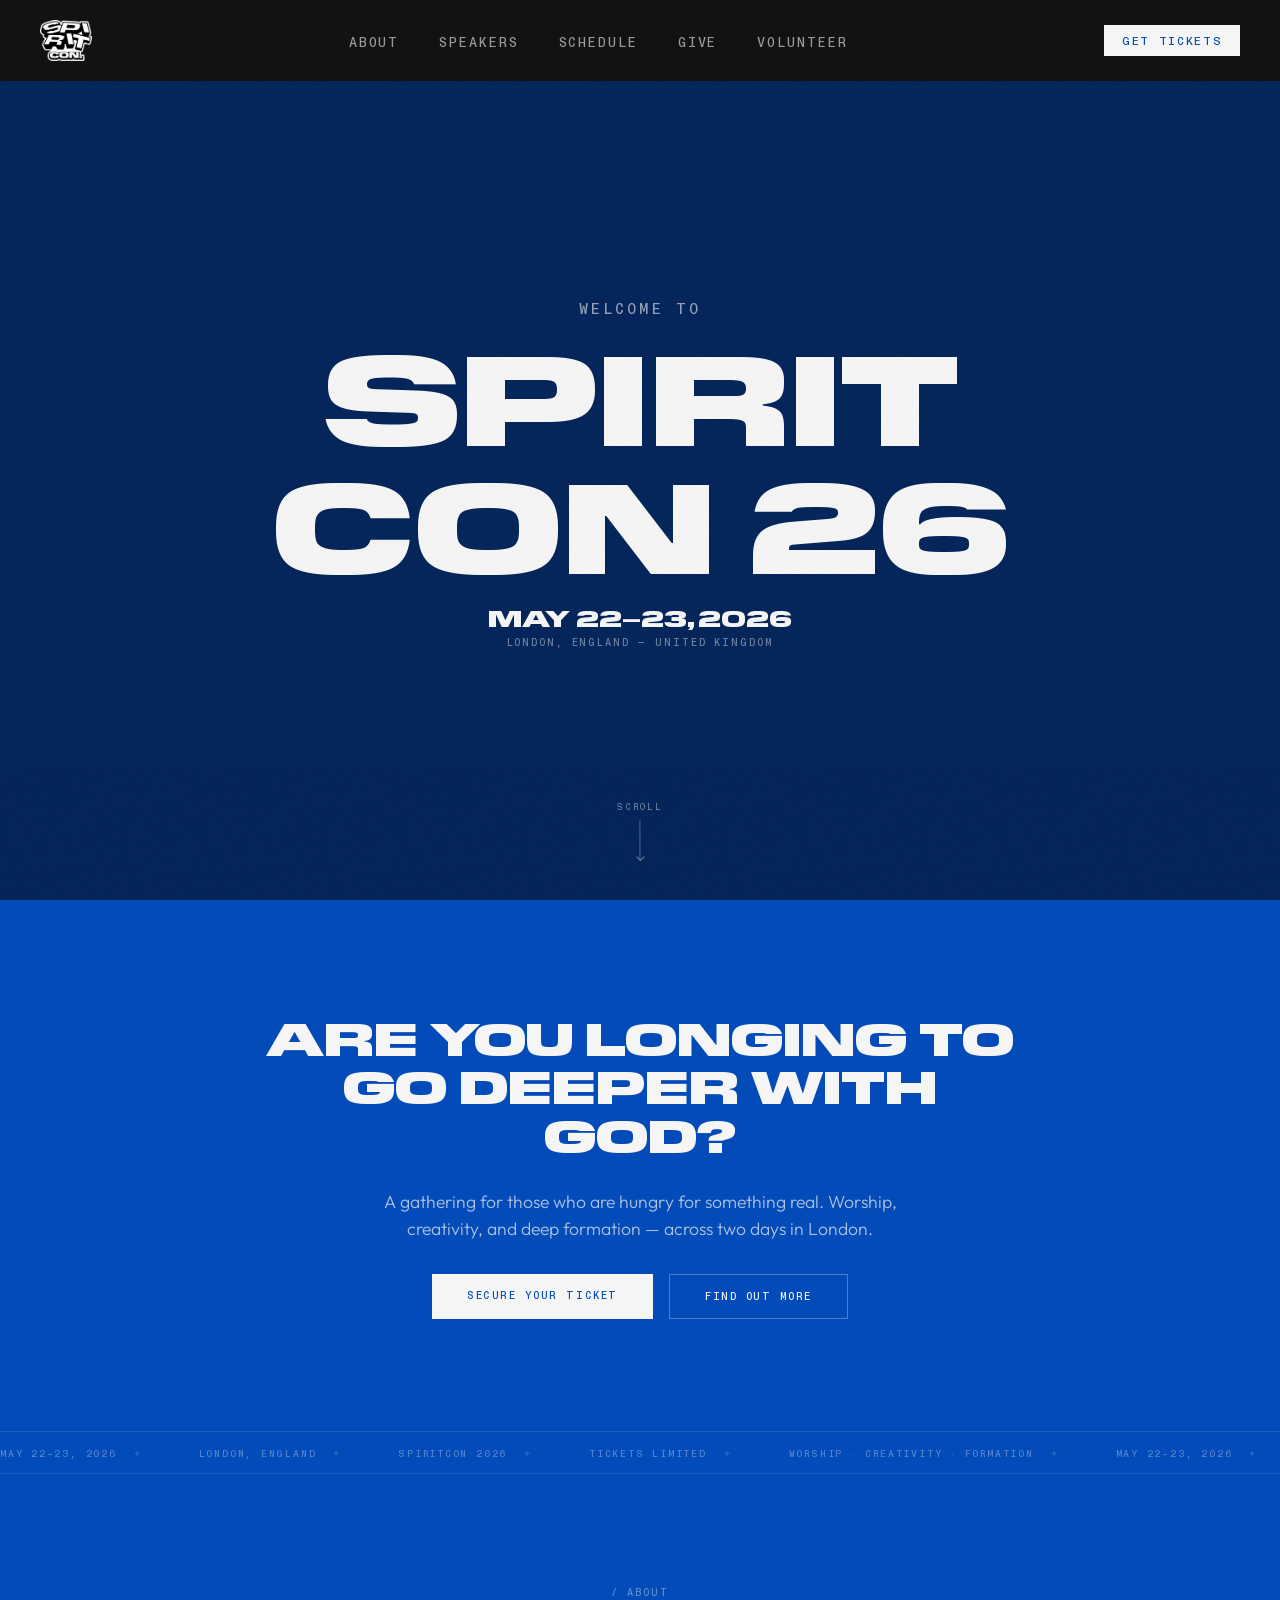
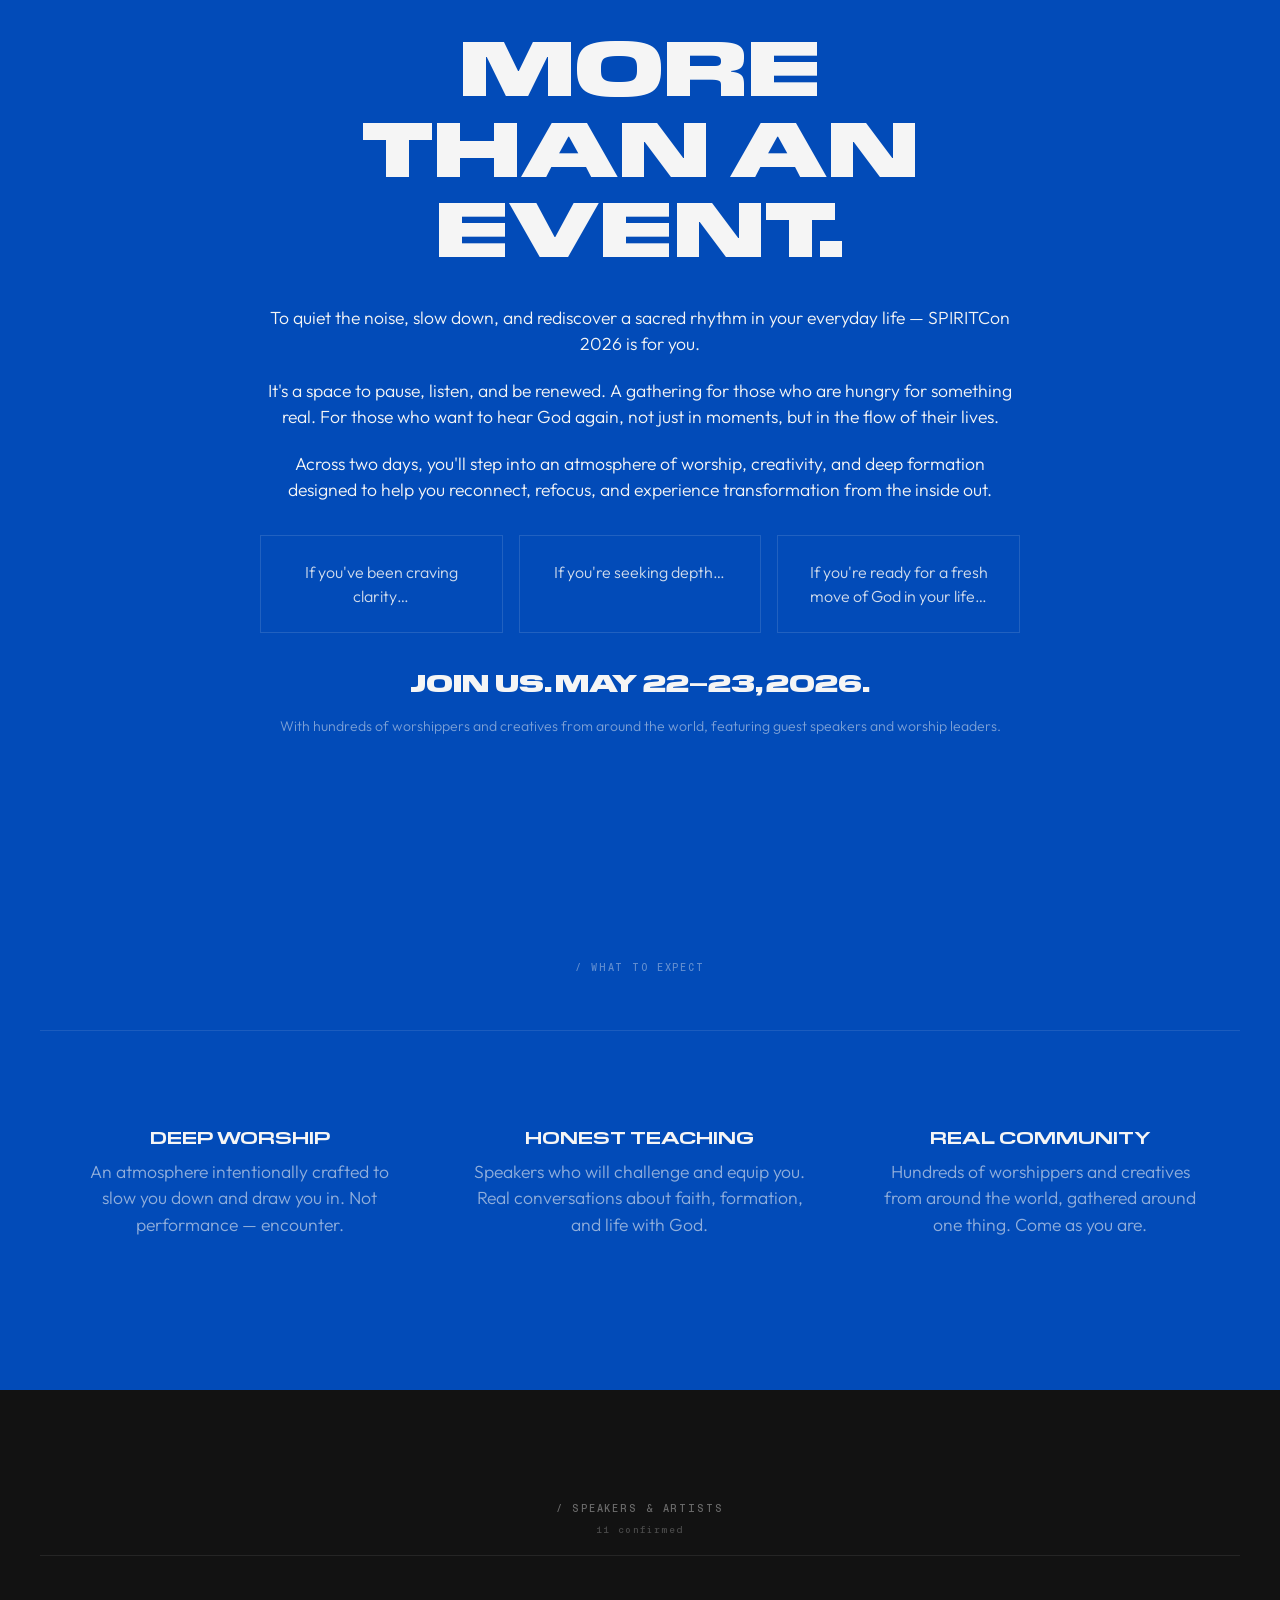
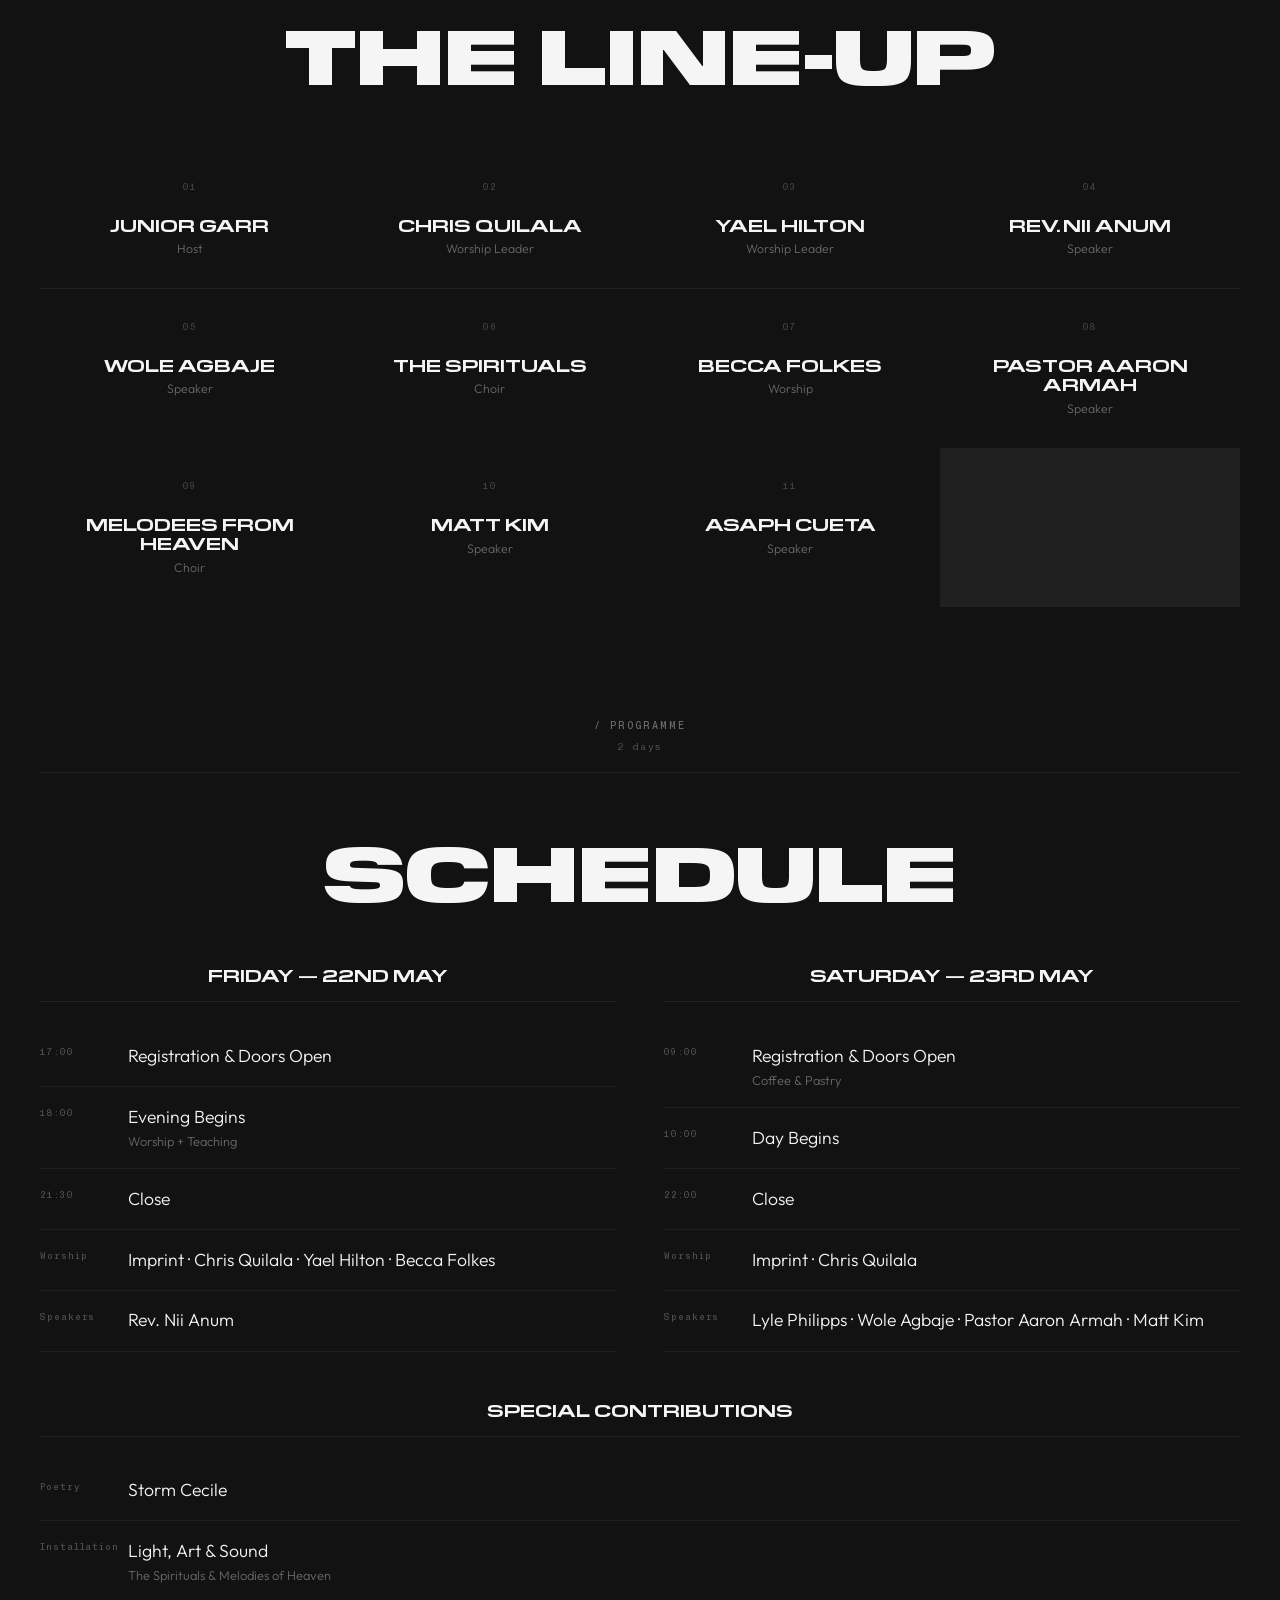
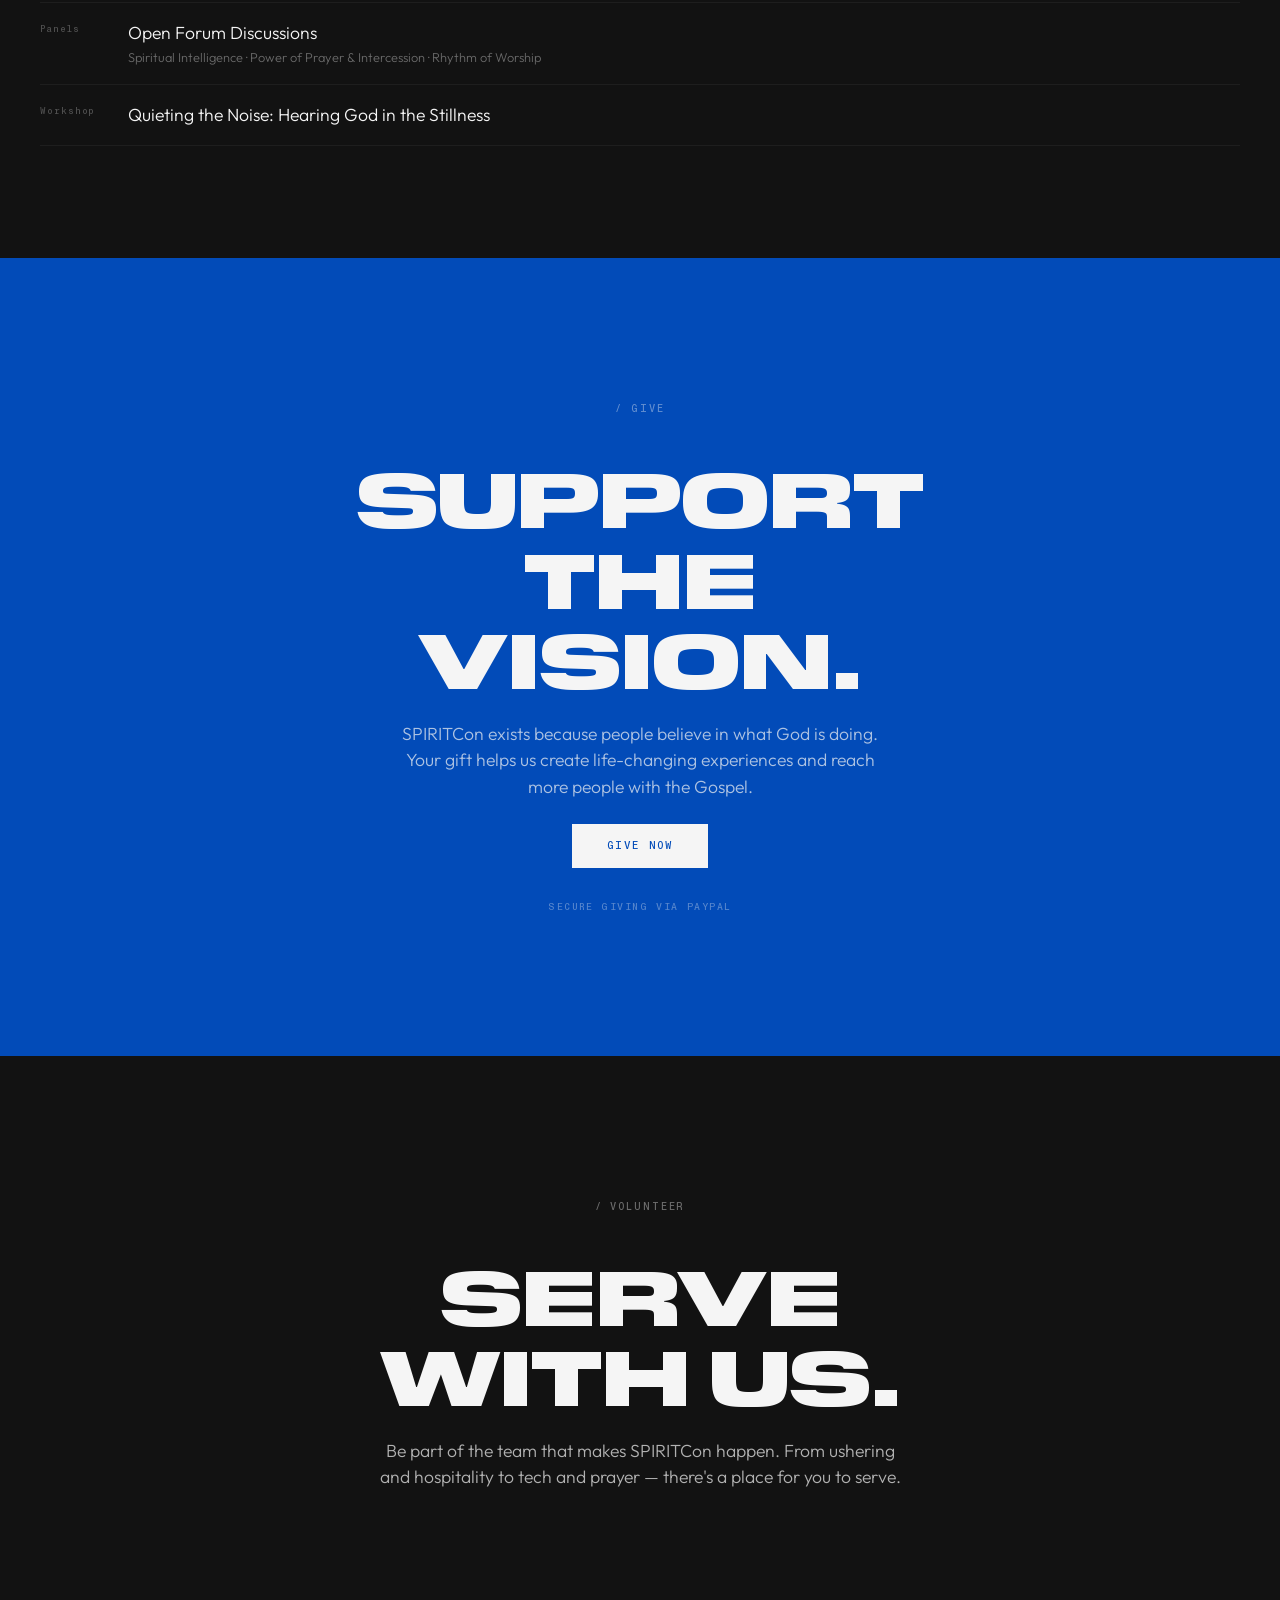
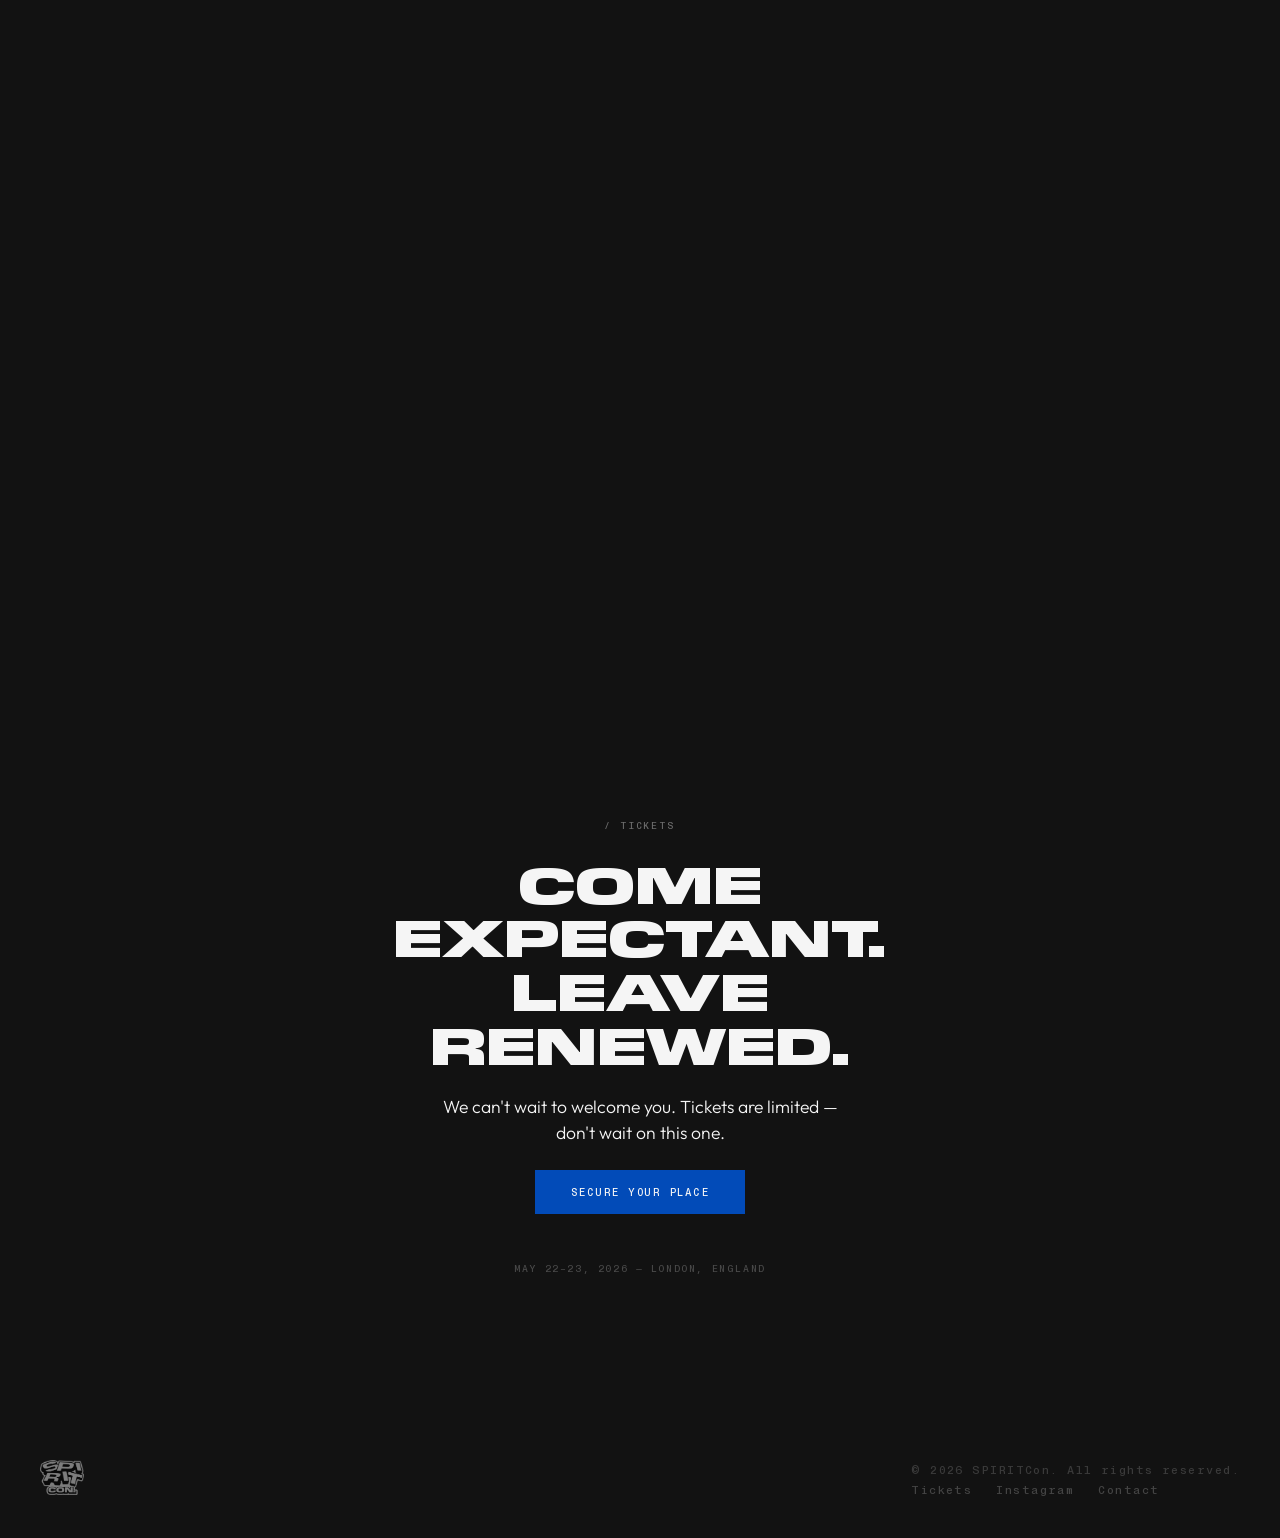
==== index.html @ 83144551 "Set SPIRITCon logo as favicon https://claude.ai/code/session_01W7Ai93gLmAnHkBErzQgeKv" ====
<!DOCTYPE html>
<html lang="en">
<head>
  <meta charset="UTF-8" />
  <meta name="viewport" content="width=device-width, initial-scale=1.0" />
  <title>SPIRITCon 2026 — May 22–23</title>
  <link rel="icon" type="image/png" href="spiritcon-logo.png" />
  <link rel="preconnect" href="https://fonts.googleapis.com">
  <link rel="preconnect" href="https://fonts.gstatic.com" crossorigin>
  <link href="https://fonts.googleapis.com/css2?family=Outfit:wght@300;400;700&display=swap" rel="stylesheet">
  <style>
    :root {
      --blue:     #024bb8;
      --black:    #121212;
      --offwhite: #F5F5F5;
      --mono:     'PP Neue Montreal Mono', 'Courier New', monospace;
    }

    *, *::before, *::after { box-sizing: border-box; margin: 0; padding: 0; }
    html { scroll-behavior: smooth; overflow-x: hidden; }
    body {
      background: var(--blue);
      color: var(--offwhite);
      font-family: 'Outfit', sans-serif;
      font-weight: 300;
      overflow-x: hidden;
    }
    body::before {
      content: '';
      position: fixed;
      inset: 0;
      pointer-events: none;
      z-index: 999;
      opacity: .04;
      background-image: url("data:image/svg+xml,%3Csvg viewBox='0 0 256 256' xmlns='http://www.w3.org/2000/svg'%3E%3Cfilter id='noise'%3E%3CfeTurbulence type='fractalNoise' baseFrequency='0.9' numOctaves='4' stitchTiles='stitch'/%3E%3C/filter%3E%3Crect width='100%25' height='100%25' filter='url(%23noise)'/%3E%3C/svg%3E");
      background-size: 200px;
    }

    @font-face {
      font-family: 'Pilat Extended';
      src: url('fonts/Pilat%20Extended/PilatExtended-Black.ttf') format('truetype');
      font-weight: 900;
      font-display: swap;
    }
    @font-face {
      font-family: 'Pilat Extended';
      src: url('fonts/Pilat%20Extended/PilatExtended-Heavy.ttf') format('truetype');
      font-weight: 800;
      font-display: swap;
    }
    @font-face {
      font-family: 'Pilat Extended';
      src: url('fonts/Pilat%20Extended/PilatExtended-Bold.ttf') format('truetype');
      font-weight: 700;
      font-display: swap;
    }
    @font-face {
      font-family: 'Pilat Extended';
      src: url('fonts/Pilat%20Extended/PilatExtended-DemiBold.ttf') format('truetype');
      font-weight: 600;
      font-display: swap;
    }
    @font-face {
      font-family: 'Pilat Extended';
      src: url('fonts/Pilat%20Extended/PilatExtended-Regular.ttf') format('truetype');
      font-weight: 400;
      font-display: swap;
    }
    @font-face {
      font-family: 'Pilat Extended';
      src: url('fonts/Pilat%20Extended/PilatExtended-Light.ttf') format('truetype');
      font-weight: 300;
      font-display: swap;
    }
    @font-face {
      font-family: 'Pilat Extended';
      src: url('fonts/Pilat%20Extended/PilatExtended-Thin.ttf') format('truetype');
      font-weight: 100;
      font-display: swap;
    }
    @font-face {
      font-family: 'PP Neue Montreal Mono';
      src: url('fonts/PP%20Neue%20Montreal%20Mono%20Medium.ttf') format('truetype');
      font-weight: 400 600;
      font-display: swap;
    }

    section { position: relative; }
    img { max-width: 100%; }

    .label {
      font-family: var(--mono);
      font-size: .65rem;
      letter-spacing: .18em;
      text-transform: uppercase;
      color: rgba(245,245,245,.4);
    }

    .btn-light {
      display: inline-block;
      font-family: var(--mono);
      font-size: .68rem;
      letter-spacing: .14em;
      text-transform: uppercase;
      background: var(--offwhite);
      color: var(--blue);
      padding: .95rem 2.2rem;
      text-decoration: none;
      transition: background .2s, color .2s;
    }
    .btn-light:hover { background: var(--black); color: var(--offwhite); }

    .btn-ghost {
      display: inline-block;
      font-family: var(--mono);
      font-size: .68rem;
      letter-spacing: .14em;
      text-transform: uppercase;
      border: 1px solid rgba(245,245,245,.3);
      color: var(--offwhite);
      padding: .95rem 2.2rem;
      text-decoration: none;
      transition: border-color .2s, background .2s;
    }
    .btn-ghost:hover { border-color: var(--offwhite); background: rgba(255,255,255,.06); }

    .btn-blue {
      display: inline-block;
      font-family: var(--mono);
      font-size: .68rem;
      letter-spacing: .14em;
      text-transform: uppercase;
      background: var(--blue);
      color: var(--offwhite);
      padding: .95rem 2.2rem;
      text-decoration: none;
      transition: background .2s;
    }
    .btn-blue:hover { background: var(--black); }

    /* NAV */
    nav {
      position: fixed;
      top: 0; left: 0; right: 0;
      z-index: 1002;
      padding: 1.25rem 2.5rem;
      display: flex;
      align-items: center;
      justify-content: space-between;
      background: var(--black);
      transition: background .35s ease;
    }
    nav.nav--blue { background: var(--blue); }
    .nav-logo { width: 52px; }
    .nav-links { display: flex; gap: 2.5rem; list-style: none; }
    .nav-links a {
      font-family: var(--mono);
      font-size: .85rem;
      letter-spacing: .14em;
      text-transform: uppercase;
      color: rgba(245,245,245,.6);
      text-decoration: none;
      transition: color .3s;
    }
    .nav-links a:hover,
    .nav-links a.active { color: var(--offwhite); }
    .nav-cta {
      font-family: var(--mono);
      font-size: .75rem;
      letter-spacing: .14em;
      text-transform: uppercase;
      background: var(--offwhite);
      color: var(--blue);
      padding: .55rem 1.1rem;
      text-decoration: none;
      transition: background .3s, color .3s;
    }
    .nav-cta:hover { background: var(--black); color: var(--offwhite); }
    .nav-toggle {
      display: none;
      background: none;
      border: none;
      cursor: pointer;
      font-family: 'Pilat Extended', 'Impact', 'Arial Black', sans-serif;
      font-weight: 900;
      font-size: 2rem;
      line-height: 1;
      color: var(--offwhite);
      padding: 0;
      transition: transform .45s cubic-bezier(.77,0,.18,1), color .3s;
      position: relative;
      z-index: 1002;
    }
    .nav-toggle.is-open { transform: rotate(45deg); }
    .nav-mobile-menu {
      position: fixed;
      inset: 0;
      z-index: 1001;
      background: var(--black);
      display: flex;
      flex-direction: column;
      justify-content: center;
      align-items: center;
      gap: 2.5rem;
      opacity: 0;
      pointer-events: none;
      transition: opacity .4s ease;
    }
    .nav-mobile-menu.is-open { opacity: 1; pointer-events: all; }
    .nav-mobile-menu a {
      font-family: 'Pilat Extended', 'Impact', 'Arial Black', sans-serif;
      font-weight: 900;
      font-size: clamp(2.2rem, 9vw, 3.5rem);
      text-transform: uppercase;
      color: var(--offwhite);
      text-decoration: none;
      letter-spacing: 0;
      transition: color .2s;
      opacity: 0;
      transform: translateY(12px);
      transition: color .2s, opacity .4s ease, transform .4s ease;
    }
    .nav-mobile-menu.is-open a {
      opacity: 1;
      transform: translateY(0);
    }
    .nav-mobile-menu.is-open a:nth-child(1) { transition-delay: .08s; }
    .nav-mobile-menu.is-open a:nth-child(2) { transition-delay: .14s; }
    .nav-mobile-menu.is-open a:nth-child(3) { transition-delay: .20s; }
    .nav-mobile-menu.is-open a:nth-child(4) { transition-delay: .26s; }
    .nav-mobile-menu.is-open a:nth-child(5) { transition-delay: .32s; }
    .nav-mobile-menu a:hover { color: var(--blue); }
    .nav-mobile-cta {
      font-family: var(--mono) !important;
      font-size: .75rem !important;
      letter-spacing: .14em !important;
      background: var(--blue);
      color: var(--offwhite) !important;
      padding: .7rem 1.5rem;
      margin-top: 1rem;
      transition: background .2s, color .2s, opacity .4s ease, transform .4s ease !important;
    }
    .nav-mobile-cta:hover { background: var(--offwhite); color: var(--blue) !important; }

    /* HERO */
    #hero {
      min-height: 100svh;
      display: flex;
      flex-direction: column;
      justify-content: center;
      padding: 7rem 2.5rem 4rem;
      overflow: hidden;
    }
    .hero-video {
      position: absolute;
      inset: 0;
      width: 100%;
      height: 100%;
      object-fit: cover;
      object-position: center;
      z-index: 0;
    }
    .hero-video-overlay {
      position: absolute;
      inset: 0;
      background: rgba(2, 10, 30, 0.62);
      z-index: 1;
    }
    .hero-inner {
      position: relative;
      z-index: 2;
      max-width: 860px;
      width: 100%;
      margin: 0 auto;
      display: flex;
      flex-direction: column;
      align-items: center;
      text-align: center;
      gap: 2rem;
    }
    .hero-left {
      display: flex;
      flex-direction: column;
      align-items: center;
      text-align: center;
      gap: 1.5rem;
    }
    .hero-welcome {
      font-family: var(--mono);
      font-size: clamp(.75rem, 1.2vw, 1rem);
      letter-spacing: .2em;
      text-transform: uppercase;
      color: rgba(245,245,245,.6);
      animation: fadeIn .8s ease both;
      margin-bottom: -1rem;
    }
    @keyframes fadeIn {
      from { opacity: 0; }
      to   { opacity: 1; }
    }
    .hero-wordmark {
      font-family: 'Pilat Extended', 'Impact', 'Arial Black', sans-serif;
      font-weight: 900;
      font-size: clamp(4rem, 10vw, 8rem);
      text-transform: uppercase;
      letter-spacing: 0;
      line-height: 1;
      color: var(--offwhite);
      animation: fadeUp .9s ease both;
    }
    .hero-date-block { animation: fadeUp .9s .15s ease both; text-align: center; }
    .hero-date {
      font-family: 'Pilat Extended', 'Impact', 'Arial Black', sans-serif;
      font-weight: 900;
      font-size: clamp(1rem, 1.8vw, 1.4rem);
      text-transform: uppercase;
      letter-spacing: 0;
      line-height: 1.05;
      margin-bottom: .4rem;
    }
    .hero-location {
      font-family: var(--mono);
      font-size: .65rem;
      letter-spacing: .18em;
      color: rgba(245,245,245,.45);
      text-transform: uppercase;
    }
    .hero-countdown {
      display: flex;
      gap: 1.5rem;
      justify-content: center;
      margin-top: 2.5rem;
    }
    .countdown-unit {
      display: flex;
      flex-direction: column;
      align-items: center;
      gap: .25rem;
    }
    .countdown-num {
      font-family: 'Pilat Extended', 'Impact', 'Arial Black', sans-serif;
      font-weight: 900;
      font-size: clamp(1.4rem, 3vw, 2.2rem);
      line-height: 1;
      color: var(--offwhite);
    }
    .countdown-label {
      font-family: var(--mono);
      font-size: .55rem;
      letter-spacing: .18em;
      text-transform: uppercase;
      color: rgba(245,245,245,.4);
    }
    .hero-right {
      display: flex;
      flex-direction: column;
      align-items: center;
      text-align: center;
      gap: 1.5rem;
      animation: fadeUp .9s .25s ease both;
    }
    .hero-question {
      font-family: 'Pilat Extended', 'Impact', 'Arial Black', sans-serif;
      font-weight: 900;
      text-transform: uppercase;
      font-size: clamp(1.9rem, 3.6vw, 3.2rem);
      line-height: 1.05;
      letter-spacing: 0;
    }
    .hero-sub {
      font-size: 1.1rem;
      line-height: 1.5;
      opacity: .7;
      max-width: 520px;
      text-align: center;
    }
    .hero-actions { display: flex; gap: 1rem; flex-wrap: wrap; justify-content: center; }

    @keyframes fadeUp {
      from { opacity: 0; transform: translateY(18px); }
      to   { opacity: 1; transform: translateY(0); }
    }

    /* SCROLL DOWN */
    .scroll-down {
      position: absolute;
      bottom: 2.5rem;
      left: 50%;
      transform: translateX(-50%);
      display: flex;
      flex-direction: column;
      align-items: center;
      gap: .5rem;
      z-index: 2;
      animation: fadeIn 1.2s .8s ease both;
      cursor: pointer;
      text-decoration: none;
    }
    .scroll-down-text {
      font-family: var(--mono);
      font-size: .58rem;
      letter-spacing: .2em;
      text-transform: uppercase;
      color: rgba(245,245,245,.45);
    }
    .scroll-down-arrow {
      width: 1px;
      height: 2.5rem;
      background: rgba(245,245,245,.3);
      position: relative;
      animation: arrowBob 1.6s ease-in-out infinite;
    }
    .scroll-down-arrow::after {
      content: '';
      position: absolute;
      bottom: 0;
      left: 50%;
      transform: translateX(-50%) rotate(45deg);
      width: 6px;
      height: 6px;
      border-right: 1px solid rgba(245,245,245,.45);
      border-bottom: 1px solid rgba(245,245,245,.45);
    }
    @keyframes arrowBob {
      0%, 100% { transform: translateY(0); }
      50%       { transform: translateY(6px); }
    }

    /* SCROLL TO TOP */
    .scroll-top {
      position: fixed;
      bottom: 2rem;
      right: 2rem;
      z-index: 999;
      background: none;
      border: 1px solid rgba(245,245,245,.25);
      color: rgba(245,245,245,.6);
      font-family: var(--mono);
      font-size: .58rem;
      letter-spacing: .15em;
      text-transform: uppercase;
      padding: .6rem .9rem;
      cursor: pointer;
      opacity: 0;
      pointer-events: none;
      transition: opacity .3s, background .2s, color .2s;
    }
    .scroll-top.visible { opacity: 1; pointer-events: all; }
    .scroll-top:hover { background: rgba(245,245,245,.08); color: var(--offwhite); }

    /* MISSION */
    #mission {
      padding: 7rem 2.5rem;
      text-align: center;
    }
    .mission-inner {
      max-width: 760px;
      margin: 0 auto;
      display: flex;
      flex-direction: column;
      align-items: center;
      gap: 2rem;
    }

    /* TICKER */
    .ticker-wrap {
      overflow: hidden;
      border-top: 1px solid rgba(245,245,245,.1);
      border-bottom: 1px solid rgba(245,245,245,.1);
      padding: .9rem 0;
    }
    .ticker-track {
      display: flex;
      gap: 3.5rem;
      white-space: nowrap;
      animation: ticker 28s linear infinite;
      width: max-content;
    }
    .ticker-item {
      font-family: var(--mono);
      font-size: .62rem;
      letter-spacing: .18em;
      text-transform: uppercase;
      color: rgba(245,245,245,.35);
      display: flex;
      align-items: center;
      gap: 1rem;
    }
    .ticker-item::after { content: '✦'; color: rgba(245,245,245,.15); }
    @keyframes ticker {
      from { transform: translateX(0); }
      to   { transform: translateX(-50%); }
    }

    /* ABOUT */
    #about { padding: 7rem 2.5rem; }
    .about-inner {
      max-width: 760px;
      margin: 0 auto;
      display: flex;
      flex-direction: column;
      align-items: center;
      text-align: center;
      gap: 2.5rem;
    }
    .about-left .label { display: block; margin-bottom: 1.5rem; }
    .about-heading {
      font-family: 'Pilat Extended', 'Impact', 'Arial Black', sans-serif;
      font-weight: 900;
      text-transform: uppercase;
      font-size: clamp(3rem, 6vw, 5.5rem);
      line-height: 1.05;
      letter-spacing: 0;
    }
    .about-body {
      font-size: 1.1rem;
      line-height: 1.5;
      opacity: .72;
      text-align: center;
    }
    .about-body p + p { margin-top: 1.25rem; }
    .if-cards {
      display: grid;
      grid-template-columns: repeat(3, 1fr);
      gap: 1rem;
      margin: 2rem 0;
      width: 100%;
    }
    .if-card {
      border: 1px solid rgba(245,245,245,.15);
      padding: 1.5rem 1.25rem;
      font-size: 1rem;
      line-height: 1.5;
      opacity: .85;
      text-align: center;
    }
    .join-line {
      font-family: 'Pilat Extended', 'Impact', 'Arial Black', sans-serif;
      font-weight: 900;
      text-transform: uppercase;
      font-size: clamp(1.1rem, 1.8vw, 1.5rem);
      letter-spacing: 0;
      margin-top: 2rem;
      opacity: 1;
    }

    /* WHAT TO EXPECT */
    #expect {
      padding: 0 2.5rem 7rem;
    }
    .expect-inner { max-width: 1200px; margin: 0 auto; }
    .section-header {
      display: flex;
      flex-direction: column;
      align-items: center;
      justify-content: center;
      text-align: center;
      padding: 7rem 0 3.5rem;
      border-bottom: 1px solid rgba(245,245,245,.1);
      margin-bottom: 3.5rem;
    }
    .section-count {
      font-family: var(--mono);
      font-size: .62rem;
      letter-spacing: .14em;
      color: rgba(245,245,245,.25);
    }
    .section-title {
      font-family: 'Pilat Extended', 'Impact', 'Arial Black', sans-serif;
      font-weight: 900;
      text-transform: uppercase;
      font-size: clamp(3rem, 6vw, 5.5rem);
      line-height: 1.05;
      letter-spacing: 0;
      margin-bottom: 3.5rem;
      text-align: center;
    }
    .expect-grid {
      display: grid;
      grid-template-columns: repeat(3, 1fr);
      gap: .5px;
      background: rgba(245,245,245,.1);
    }
    .expect-card {
      background: var(--blue);
      padding: 2.5rem 2rem;
      text-align: center;
    }
    .expect-icon { font-size: 1.4rem; display: block; margin-bottom: 1.25rem; }
    .expect-title {
      font-family: 'Pilat Extended', 'Impact', 'Arial Black', sans-serif;
      font-weight: 700;
      text-transform: uppercase;
      font-size: 1rem;
      letter-spacing: 0;
      margin-bottom: .75rem;
    }
    .expect-body { font-size: 1.1rem; line-height: 1.5; opacity: .58; }

    /* SPEAKERS */
    #speakers {
      background: var(--black);
      padding: 7rem 2.5rem;
    }
    .speakers-inner { max-width: 1200px; margin: 0 auto; }
    .speakers-header {
      display: flex;
      flex-direction: column;
      align-items: center;
      justify-content: center;
      text-align: center;
      gap: .5rem;
      margin-bottom: 3.5rem;
      padding-bottom: 1.25rem;
      border-bottom: 1px solid rgba(245,245,245,.08);
    }
    .speakers-grid {
      display: grid;
      grid-template-columns: repeat(4, 1fr);
      gap: .5px;
      background: rgba(245,245,245,.06);
    }
    .speaker-card {
      background: var(--black);
      padding: 2rem 1.5rem;
      text-align: center;
      transition: background .2s;
    }
    .speaker-card:hover { background: #1c1c1c; }
    .speaker-num {
      font-family: var(--mono);
      font-size: .58rem;
      letter-spacing: .14em;
      color: rgba(245,245,245,.22);
      display: block;
      margin-bottom: 1.5rem;
    }
    .speaker-name {
      font-family: 'Pilat Extended', 'Impact', 'Arial Black', sans-serif;
      font-weight: 700;
      text-transform: uppercase;
      font-size: 1rem;
      line-height: 1.2;
      letter-spacing: 0;
      margin-bottom: .4rem;
    }
    .speaker-role { font-size: .77rem; opacity: .38; font-weight: 300; }

    /* SCHEDULE */
    #schedule { background: var(--black); padding: 0 2.5rem 7rem; }
    .schedule-inner { max-width: 1200px; margin: 0 auto; }
    .schedule-top {
      display: flex;
      flex-direction: column;
      align-items: center;
      justify-content: center;
      text-align: center;
      gap: .5rem;
      padding-bottom: 1.25rem;
      border-bottom: 1px solid rgba(245,245,245,.08);
      margin-bottom: 3.5rem;
    }
    .schedule-grid {
      display: grid;
      grid-template-columns: 1fr 1fr;
      gap: 3rem;
    }
    .schedule-day-label {
      font-family: 'Pilat Extended', 'Impact', 'Arial Black', sans-serif;
      font-weight: 700;
      font-size: 1rem;
      text-transform: uppercase;
      text-align: center;
      margin-bottom: 1.5rem;
      padding-bottom: 1rem;
      border-bottom: 1px solid rgba(245,245,245,.08);
    }
    .schedule-item {
      display: grid;
      grid-template-columns: 72px 1fr;
      gap: 1rem;
      padding: 1.1rem 0;
      border-bottom: 1px solid rgba(245,245,245,.05);
    }
    .schedule-time {
      font-family: var(--mono);
      font-size: .58rem;
      letter-spacing: .1em;
      color: rgba(245,245,245,.28);
      padding-top: .15rem;
    }
    .schedule-event { font-size: 1.1rem; line-height: 1.4; }
    .schedule-event small { display: block; font-size: .8rem; opacity: .38; margin-top: .2rem; }

    /* GIVE */
    #give {
      padding: 9rem 2.5rem;
      text-align: center;
    }
    .give-inner {
      max-width: 640px;
      margin: 0 auto;
      display: flex;
      flex-direction: column;
      align-items: center;
      gap: 1.5rem;
    }
    .give-sub {
      font-size: 1.1rem;
      line-height: 1.5;
      opacity: .7;
      max-width: 500px;
      text-align: center;
    }
    .give-meta {
      font-family: var(--mono);
      font-size: .62rem;
      letter-spacing: .16em;
      text-transform: uppercase;
      opacity: .35;
      display: block;
      margin-top: .5rem;
    }

    /* VOLUNTEER */
    #volunteer {
      padding: 9rem 2.5rem;
      background: var(--black);
      text-align: center;
    }
    .volunteer-inner {
      max-width: 780px;
      margin: 0 auto;
      display: flex;
      flex-direction: column;
      align-items: center;
      gap: 1.5rem;
    }
    .volunteer-sub {
      font-size: 1.1rem;
      line-height: 1.5;
      opacity: .7;
      max-width: 540px;
      text-align: center;
      color: var(--offwhite);
    }
    .volunteer-form-wrap {
      width: 100%;
      border-radius: 12px;
      overflow: hidden;
      margin-top: 1rem;
    }

    /* CTA */
    #tickets {
      padding: 9rem 2.5rem;
      background: var(--black);
      text-align: center;
    }
    .tickets-inner {
      max-width: 640px;
      margin: 0 auto;
      display: flex;
      flex-direction: column;
      align-items: center;
      gap: 1.5rem;
    }
    .tickets-label {
      font-family: var(--mono);
      font-size: .62rem;
      letter-spacing: .18em;
      text-transform: uppercase;
      color: rgba(245,245,245,.4);
      display: block;
    }
    .tickets-headline {
      font-family: 'Pilat Extended', 'Impact', 'Arial Black', sans-serif;
      font-weight: 900;
      text-transform: uppercase;
      font-size: clamp(2.2rem, 4vw, 3.75rem);
      line-height: 1.05;
      letter-spacing: 0;
      color: var(--offwhite);
    }
    .tickets-sub {
      font-size: 1.1rem;
      line-height: 1.5;
      color: var(--offwhite);
      max-width: 406px;
      text-align: center;
    }
    .tickets-meta {
      font-family: var(--mono);
      font-size: .62rem;
      letter-spacing: .16em;
      text-transform: uppercase;
      color: rgba(245,245,245,.25);
      margin-top: 1.5rem;
      display: block;
    }

    /* FOOTER */
    footer {
      background: var(--black);
      padding: 2.5rem;
      display: flex;
      align-items: center;
      justify-content: space-between;
    }
    .footer-logo { width: 44px; opacity: .45; }
    .footer-copy {
      font-family: var(--mono);
      font-size: .75rem;
      letter-spacing: .12em;
      color: rgba(245,245,245,.18);
    }
    .footer-links { display: flex; gap: 1.5rem; list-style: none; }
    .footer-links a {
      font-family: var(--mono);
      font-size: .75rem;
      letter-spacing: .12em;
      color: rgba(245,245,245,.22);
      text-decoration: none;
      transition: color .2s;
    }
    .footer-links a:hover { color: var(--offwhite); }

    /* Prevent overflow on all sections */
    section { overflow-x: hidden; }

    /* REVEAL */
    .reveal {
      opacity: 0;
      transform: translateY(20px);
      transition: opacity .7s ease, transform .7s ease;
    }
    .reveal.visible { opacity: 1; transform: translateY(0); }

    /* RESPONSIVE */
    @media (max-width: 900px) {
      .hero-inner { grid-template-columns: 1fr; gap: 2.5rem; }
      .about-inner { grid-template-columns: 1fr; gap: 3rem; }
      .expect-grid { grid-template-columns: 1fr; }
      .speakers-grid { grid-template-columns: repeat(2, 1fr); }
      .schedule-grid { grid-template-columns: 1fr; }
    }
    @media (max-width: 600px) {
      html { font-size: 90%; }
      nav { padding: 1rem 1.25rem; }
      .nav-links { display: none; }
      .nav-cta { display: none; }
      .nav-toggle { display: block; }

      /* Reduce section vertical padding */
      #hero { padding-top: 8rem; padding-bottom: 3rem; min-height: 100svh; }
      #about { padding-top: 4rem; padding-bottom: 4rem; }
      #expect { padding-bottom: 4rem; }
      #speakers { padding-top: 4rem; padding-bottom: 4rem; }
      #schedule { padding-bottom: 4rem; }
      #tickets { padding-top: 5rem; padding-bottom: 5rem; }
      .tickets-headline { font-size: 2.6rem; }
      #hero, #mission, #about, #expect, #speakers, #schedule, #tickets, #give, #volunteer { padding-left: 1.5rem; padding-right: 1.5rem; }

      /* Hero on mobile */
      .hero-actions { flex-direction: column; align-items: center; width: 100%; }
      .hero-actions a { text-align: center; width: 100%; }
      .hero-sub { max-width: 100%; }

      /* Section headers & titles */
      .section-header { padding-top: 3.5rem; padding-bottom: 2rem; margin-bottom: 2rem; }
      .section-title { font-size: 2.8rem; margin-bottom: 2rem; }

      /* About */
      .about-heading { font-size: 2.8rem; }
      .if-cards { grid-template-columns: 1fr; }

      /* Speakers */
      .speakers-header { margin-bottom: 2rem; }
      .speakers-grid { grid-template-columns: 1fr; }

      /* Footer */
      footer { flex-direction: column; gap: 1.25rem; text-align: center; }
      .footer-links { justify-content: center; }
    }
  </style>
</head>
<body>

  <!-- NAV -->
  <nav>
    <img class="nav-logo" src="spiritcon-logo.png" alt="SPIRITCon" />
    <ul class="nav-links">
      <li><a href="#about">About</a></li>
      <li><a href="#speakers">Speakers</a></li>
      <li><a href="#schedule">Schedule</a></li>
      <li><a href="#give">Give</a></li>
      <li><a href="#volunteer">Volunteer</a></li>
    </ul>
    <a href="https://www.eventbrite.co.uk/e/spiritcon-26-tickets-1839717577799?aff=oddtdtcreator&fbclid=PAVERFWAPYw35leHRuA2FlbQIxMQBzcnRjBmFwcF9pZA8xMjQwMjQ1NzQyODc0MTQAAafV4KNLf8v9OnCa9sp4ONcHSlYBanSckXVrNNa_L5GTwBF_v5fR1emG8J2zhg_aem_ZNKiFpK7MOEWHQGBBUX_Lw" target="_blank" rel="noopener" class="nav-cta">Get Tickets</a>
    <button class="nav-toggle" aria-label="Menu" aria-expanded="false">+</button>
  </nav>

  <div class="nav-mobile-menu" aria-hidden="true">
    <a href="#about">About</a>
    <a href="#speakers">Speakers</a>
    <a href="#schedule">Schedule</a>
    <a href="#give">Give</a>
    <a href="#volunteer">Volunteer</a>
    <a href="https://www.eventbrite.co.uk/e/spiritcon-26-tickets-1839717577799?aff=oddtdtcreator&fbclid=PAVERFWAPYw35leHRuA2FlbQIxMQBzcnRjBmFwcF9pZA8xMjQwMjQ1NzQyODc0MTQAAafV4KNLf8v9OnCa9sp4ONcHSlYBanSckXVrNNa_L5GTwBF_v5fR1emG8J2zhg_aem_ZNKiFpK7MOEWHQGBBUX_Lw" target="_blank" rel="noopener" class="nav-mobile-cta">Get Tickets</a>
  </div>

  <!-- HERO -->
  <section id="hero">
    <video class="hero-video" autoplay muted loop playsinline>
      <source src="MOVING WATER BACKGROUND FOR SPIRITCON.mp4" type="video/mp4">
    </video>
    <div class="hero-video-overlay"></div>
    <div class="hero-inner">
      <div class="hero-left">
        <p class="hero-welcome">welcome to</p>
        <p class="hero-wordmark">SPIRIT<br>CON 26</p>
        <div class="hero-date-block">
          <p class="hero-date">May 22–23, 2026</p>
          <p class="hero-location">London, England — United Kingdom</p>
          <div class="hero-countdown" id="hero-countdown">
            <div class="countdown-unit"><span class="countdown-num" id="cd-days">00</span><span class="countdown-label">Days</span></div>
            <div class="countdown-unit"><span class="countdown-num" id="cd-hours">00</span><span class="countdown-label">Hrs</span></div>
            <div class="countdown-unit"><span class="countdown-num" id="cd-mins">00</span><span class="countdown-label">Mins</span></div>
            <div class="countdown-unit"><span class="countdown-num" id="cd-secs">00</span><span class="countdown-label">Secs</span></div>
          </div>
        </div>
      </div>
    </div>
    <a href="#mission" class="scroll-down" aria-label="Scroll down">
      <span class="scroll-down-text">Scroll</span>
      <span class="scroll-down-arrow"></span>
    </a>
  </section>

  <!-- MISSION -->
  <section id="mission">
    <div class="mission-inner reveal">
      <h1 class="hero-question">Are you longing to go deeper with God?</h1>
      <p class="hero-sub">A gathering for those who are hungry for something real. Worship, creativity, and deep formation — across two days in London.</p>
      <div class="hero-actions">
        <a href="https://www.eventbrite.co.uk/e/spiritcon-26-tickets-1839717577799?aff=oddtdtcreator&amp;fbclid=PAVERFWAPYw35leHRuA2FlbQIxMQBzcnRjBmFwcF9pZA8xMjQwMjQ1NzQyODc0MTQAAafV4KNLf8v9OnCa9sp4ONcHSlYBanSckXVrNNa_L5GTwBF_v5fR1emG8J2zhg_aem_ZNKiFpK7MOEWHQGBBUX_Lw" target="_blank" rel="noopener" class="btn-light">Secure Your Ticket</a>
        <a href="#about" class="btn-ghost">Find Out More</a>
      </div>
    </div>
  </section>

  <!-- TICKER -->
  <div class="ticker-wrap">
    <div class="ticker-track">
      <span class="ticker-item">May 22–23, 2026</span>
      <span class="ticker-item">London, England</span>
      <span class="ticker-item">SPIRITCon 2026</span>
      <span class="ticker-item">Tickets Limited</span>
      <span class="ticker-item">Worship · Creativity · Formation</span>
      <span class="ticker-item">May 22–23, 2026</span>
      <span class="ticker-item">London, England</span>
      <span class="ticker-item">SPIRITCon 2026</span>
      <span class="ticker-item">Tickets Limited</span>
      <span class="ticker-item">Worship · Creativity · Formation</span>
      <span class="ticker-item">May 22–23, 2026</span>
      <span class="ticker-item">London, England</span>
      <span class="ticker-item">SPIRITCon 2026</span>
      <span class="ticker-item">Tickets Limited</span>
      <span class="ticker-item">Worship · Creativity · Formation</span>
      <span class="ticker-item">May 22–23, 2026</span>
      <span class="ticker-item">London, England</span>
      <span class="ticker-item">SPIRITCon 2026</span>
      <span class="ticker-item">Tickets Limited</span>
      <span class="ticker-item">Worship · Creativity · Formation</span>
    </div>
  </div>

  <!-- ABOUT -->
  <section id="about">
    <div style="max-width:1200px; margin:0 auto;">
      <div class="about-inner">
        <div class="about-left reveal">
          <span class="label">/ About</span>
          <h2 class="about-heading" style="margin-top:1.5rem;">More<br>Than An<br>Event.</h2>
        </div>
        <div class="about-body reveal">
          <p>To quiet the noise, slow down, and rediscover a sacred rhythm in your everyday life — SPIRITCon 2026 is for you.</p>
          <p>It's a space to pause, listen, and be renewed. A gathering for those who are hungry for something real. For those who want to hear God again, not just in moments, but in the flow of their lives.</p>
          <p>Across two days, you'll step into an atmosphere of worship, creativity, and deep formation designed to help you reconnect, refocus, and experience transformation from the inside out.</p>
          <div class="if-cards">
            <div class="if-card">If you've been craving clarity…</div>
            <div class="if-card">If you're seeking depth…</div>
            <div class="if-card">If you're ready for a fresh move of God in your life…</div>
          </div>
          <p class="join-line">Join us. May 22–23, 2026.</p>
          <p style="margin-top:1rem; opacity:.5; font-size:.88rem;">With hundreds of worshippers and creatives from around the world, featuring guest speakers and worship leaders.</p>
        </div>
      </div>
    </div>
  </section>

  <!-- WHAT TO EXPECT -->
  <section id="expect">
    <div class="expect-inner">
      <div class="section-header reveal">
        <span class="label">/ What to Expect</span>
      </div>
      <div class="expect-grid">
        <div class="expect-card reveal">

          <p class="expect-title">Deep Worship</p>
          <p class="expect-body">An atmosphere intentionally crafted to slow you down and draw you in. Not performance — encounter.</p>
        </div>
        <div class="expect-card reveal">

          <p class="expect-title">Honest Teaching</p>
          <p class="expect-body">Speakers who will challenge and equip you. Real conversations about faith, formation, and life with God.</p>
        </div>
        <div class="expect-card reveal">

          <p class="expect-title">Real Community</p>
          <p class="expect-body">Hundreds of worshippers and creatives from around the world, gathered around one thing. Come as you are.</p>
        </div>
      </div>
    </div>
  </section>

  <!-- SPEAKERS -->
  <section id="speakers">
    <div class="speakers-inner">
      <div class="speakers-header reveal">
        <span class="label">/ Speakers &amp; Artists</span>
        <span class="section-count">11 confirmed</span>
      </div>
      <h2 class="section-title reveal">The Line-up</h2>
      <div class="speakers-grid">
        <div class="speaker-card reveal"><span class="speaker-num">01</span><p class="speaker-name">Junior Garr</p><p class="speaker-role">Host</p></div>
        <div class="speaker-card reveal"><span class="speaker-num">02</span><p class="speaker-name">Chris Quilala</p><p class="speaker-role">Worship Leader</p></div>
        <div class="speaker-card reveal"><span class="speaker-num">03</span><p class="speaker-name">Yael Hilton</p><p class="speaker-role">Worship Leader</p></div>
        <div class="speaker-card reveal"><span class="speaker-num">04</span><p class="speaker-name">Rev. Nii Anum</p><p class="speaker-role">Speaker</p></div>
        <div class="speaker-card reveal"><span class="speaker-num">05</span><p class="speaker-name">Wole Agbaje</p><p class="speaker-role">Speaker</p></div>
        <div class="speaker-card reveal"><span class="speaker-num">06</span><p class="speaker-name">The Spirituals</p><p class="speaker-role">Choir</p></div>
        <div class="speaker-card reveal"><span class="speaker-num">07</span><p class="speaker-name">Becca Folkes</p><p class="speaker-role">Worship</p></div>
        <div class="speaker-card reveal"><span class="speaker-num">08</span><p class="speaker-name">Pastor Aaron Armah</p><p class="speaker-role">Speaker</p></div>
        <div class="speaker-card reveal"><span class="speaker-num">09</span><p class="speaker-name">Melodees From Heaven</p><p class="speaker-role">Choir</p></div>
        <div class="speaker-card reveal"><span class="speaker-num">10</span><p class="speaker-name">Matt Kim</p><p class="speaker-role">Speaker</p></div>
        <div class="speaker-card reveal"><span class="speaker-num">11</span><p class="speaker-name">Asaph Cueta</p><p class="speaker-role">Speaker</p></div>
      </div>
    </div>
  </section>

  <!-- SCHEDULE -->
  <section id="schedule">
    <div class="schedule-inner">
      <div class="schedule-top reveal">
        <span class="label">/ Programme</span>
        <span class="section-count">2 days</span>
      </div>
      <h2 class="section-title reveal">Schedule</h2>
      <div class="schedule-grid">
        <div class="reveal">
          <p class="schedule-day-label">Friday — 22nd May</p>
          <div class="schedule-item"><span class="schedule-time">17:00</span><div class="schedule-event">Registration &amp; Doors Open</div></div>
          <div class="schedule-item"><span class="schedule-time">18:00</span><div class="schedule-event">Evening Begins<small>Worship + Teaching</small></div></div>
          <div class="schedule-item"><span class="schedule-time">21:30</span><div class="schedule-event">Close</div></div>
          <div class="schedule-item"><span class="schedule-time">Worship</span><div class="schedule-event">Imprint · Chris Quilala · Yael Hilton · Becca Folkes</div></div>
          <div class="schedule-item"><span class="schedule-time">Speakers</span><div class="schedule-event">Rev. Nii Anum</div></div>
        </div>
        <div class="reveal">
          <p class="schedule-day-label">Saturday — 23rd May</p>
          <div class="schedule-item"><span class="schedule-time">09:00</span><div class="schedule-event">Registration &amp; Doors Open<small>Coffee &amp; Pastry</small></div></div>
          <div class="schedule-item"><span class="schedule-time">10:00</span><div class="schedule-event">Day Begins</div></div>
          <div class="schedule-item"><span class="schedule-time">22:00</span><div class="schedule-event">Close</div></div>
          <div class="schedule-item"><span class="schedule-time">Worship</span><div class="schedule-event">Imprint · Chris Quilala</div></div>
          <div class="schedule-item"><span class="schedule-time">Speakers</span><div class="schedule-event">Lyle Philipps · Wole Agbaje · Pastor Aaron Armah · Matt Kim</div></div>
        </div>
      </div>
      <div class="schedule-specials reveal">
        <p class="schedule-day-label" style="margin-top:3rem;">Special Contributions</p>
        <div class="schedule-item"><span class="schedule-time">Poetry</span><div class="schedule-event">Storm Cecile</div></div>
        <div class="schedule-item"><span class="schedule-time">Installation</span><div class="schedule-event">Light, Art &amp; Sound<small>The Spirituals &amp; Melodies of Heaven</small></div></div>
        <div class="schedule-item"><span class="schedule-time">Panels</span><div class="schedule-event">Open Forum Discussions<small>Spiritual Intelligence · Power of Prayer &amp; Intercession · Rhythm of Worship</small></div></div>
        <div class="schedule-item"><span class="schedule-time">Workshop</span><div class="schedule-event">Quieting the Noise: Hearing God in the Stillness</div></div>
      </div>
    </div>
  </section>

  <!-- GIVE -->
  <section id="give">
    <div class="give-inner reveal">
      <span class="label">/ Give</span>
      <h2 class="section-title" style="margin-top:1rem; margin-bottom:0;">Support<br>The Vision.</h2>
      <p class="give-sub">SPIRITCon exists because people believe in what God is doing. Your gift helps us create life-changing experiences and reach more people with the Gospel.</p>
      <a href="https://paypal.me/SpiritCon" target="_blank" rel="noopener" class="btn-light">Give Now</a>
      <span class="give-meta">Secure giving via PayPal</span>
    </div>
  </section>

  <!-- VOLUNTEER -->
  <section id="volunteer">
    <div class="volunteer-inner reveal">
      <span class="label">/ Volunteer</span>
      <h2 class="section-title" style="margin-top:1rem; margin-bottom:0;">Serve<br>With Us.</h2>
      <p class="volunteer-sub">Be part of the team that makes SPIRITCon happen. From ushering and hospitality to tech and prayer — there's a place for you to serve.</p>
      <div class="volunteer-form-wrap">
        <iframe
          id="volunteer-form"
          title="SPIRITCon Volunteer Sign-Up"
          src="https://form.jotform.com/241682601130950"
          allowfullscreen
          allow="geolocation; microphone; camera"
          style="border:none; width:100%; min-height:600px; display:block;"
          loading="lazy"
        ></iframe>
      </div>
    </div>
  </section>

  <!-- CTA -->
  <section id="tickets">
    <div class="tickets-inner reveal">
      <span class="tickets-label">/ Tickets</span>
      <h2 class="tickets-headline">Come Expectant.<br>Leave Renewed.</h2>
      <p class="tickets-sub">We can't wait to welcome you. Tickets are limited — don't wait on this one.</p>
      <a href="https://www.eventbrite.co.uk/e/spiritcon-26-tickets-1839717577799?aff=oddtdtcreator&amp;fbclid=PAVERFWAPYw35leHRuA2FlbQIxMQBzcnRjBmFwcF9pZA8xMjQwMjQ1NzQyODc0MTQAAafV4KNLf8v9OnCa9sp4ONcHSlYBanSckXVrNNa_L5GTwBF_v5fR1emG8J2zhg_aem_ZNKiFpK7MOEWHQGBBUX_Lw" target="_blank" rel="noopener" class="btn-blue">Secure Your Place</a>
      <span class="tickets-meta">May 22–23, 2026 — London, England</span>
    </div>
  </section>

  <button class="scroll-top" id="scroll-top" aria-label="Back to top">↑ Top</button>

  <!-- FOOTER -->
  <footer>
<img class="footer-logo" src="spiritcon-logo.png" alt="SPIRITCon" />
    <style>.footer-logo path { fill: white; }</style>
      <path d="M1100.09,1362.04l-76.26-.12-16.48.03-115.96.12c-14.15.01-26.73-5.41-39.3-9.91-13.02,4.93-26.08,9.93-40.51,9.94l-70.97.07c-13.96.01-26.9-4.63-39.42-9-42.45,10.68-71.83,11.46-115.18,11.46-45.98,0-89.01-3.06-131.82-22.2-44.24,19.48-84.81,22.31-133.13,22.2-43.44-.1-83.22-1.65-123.78-18.1-37.46-15.19-65.92-44.04-81.08-81.53-10.08-24.94-13.54-50.88-13.52-77.94,0-24.24,2.14-47.29,9.84-70.23,9.82-29.25,27.05-54.56,51.77-73,14.93-11.13,31.13-18.32,48.5-24.34l-21.35-.55c-16.75-.43-31.47-9.76-39.11-24.22l-16.2-30.64-54.31-101.01c-10.14-18.86-11.07-36.21-1.46-55.79l31.21-63.58,28.88-61.37,29.27-60.53c-20.96-10.02-37.45-24.32-54.33-39.1-15.17-13.29-22.61-31.37-17.6-51.73l3.82-15.49c-38.67-20.96-72.63-62.09-90.73-101.51-15.83-34.48-12.28-60.78-2.65-96.24l13.5-49.69,14.4-62.4c5.6-24.29,17.7-45.27,35.92-62.21,23.78-22.1,68.36-44.83,98.53-56.22l48.62-18.36c46-17.37,178.17-56.48,224.81-62.11l35.38-4.27C490.35,1.15,500.88-.08,512.12,0c24.5.19,40.9.19,65.17,5.83,31.33,7.29,61.52,18.18,88,36.6,7.93,5.51,15.07,10.96,22.65,16.88,4.05,3.16,24.68,24.51,24.39,24.92,1.48-2.1,7.45-18,7.87-20.9,2.18-14.97,9.13-26.57,20.86-35.1,12.83-9.33,26.49-9.7,41.85-8.54l30.13,2.29c18.03,1.37,36.02.65,54.21,1.96l32.59,2.33,28.9,1.31,28.72,1.39,30.81,1.6,91.21,5.13,23.94,1.05,29.63,1.38,28.92,1.38c10.01.48,19.14,1.18,29.07,2.17l46.42,4.65c17.1,1.71,32.91,5.57,49.51,9.77,15.78,4,31.14,7.22,45.95,13.88l1.67.75c1.77.8,10.83-35.36,49.32-34.69l194.65,3.43c18.93.33,34.44,12.09,41.83,28.78,3.12,7.03,4.01,13.59,6.03,21.2l77.75,292.41,7.89,28.79c2.96,10.82,3.04,21.3-.48,32.1l-.51,1.55-18.91,58.62-.52,1.6-9.65,29.83c-5.4,1.97,20.49,7.13,20.07,7.08,27.22,3.3,47.34,28.27,40.8,55.74l-18.22,76.45c-5.59,23.45-10.18,46.05-17.42,68.92l-18.44,58.24c-7.21,22.76-30.86,36.46-54.26,30.74l-70.15-17.14-73.54-18.72-32.39,134.89-9.99,39.08c-.52,2.03-1.06,2.93,5.31,6.79,106.25,64.22,159.23,247.07,63.64,361.38-97.59,116.7-272.29,129.84-376.62,18.17-2.91-3.11-2.99-2.68-5.33-1.71-11.15,4.61-22.49,7.79-35.39,7.77ZM661.5,1057.9c-41.09-4.8-81.14-4.98-121.68-1.06-29.16,2.82-54.62,9.38-78.16,26.74-.91.67-3.99-.08-5.09-.93-11.77-9.08-26.55-16.02-42.04-19.95-18.91-4.8-37.62-7.11-57.26-7.88-25.75-1.01-50.81-.66-76.55,1.19-20.79,1.49-40.47,5.63-59.47,13.73-26.61,11.34-46.8,32.46-55.5,60.28-11.32,36.22-11.42,75.11-.13,111.28,8.87,28.43,29.34,50.15,56.86,60.91,16.9,6.61,33.78,10.45,51.98,12.4,42.4,4.54,84.72,4.12,126.82-2.75,20.19-3.29,38.44-10.65,54.58-22.44,1.22-.9,2.78-1.54,4.62-2.28,27.42,21.42,66.48,27.86,100.81,29.35,29.12,1.27,57.06.97,86.33-1.17,20.94-1.53,43.09-6.72,61.69-14.81,4.93-2.14,12.42,14.04,36.21,14.02l66.72-.04c28.2-.02,38.39-22.59,41.32-24.58.59-.4,2.86.27,3.52,1.4,8.28,13.97,25.21,23.53,43.05,23.52l194.54-.14c47.76-.03,44.33-42.65,51.35-30.31,27.93,49.12,75.82,84.83,130.92,96.78,85.64,18.57,172.63-20.13,216.46-95.64,24.84-42.79,32-93.29,21.65-142.06-13.76-64.81-52.83-110.45-111.66-139.27-1.24-.61-3.41-3.75-3.01-5.26l21.69-82.13,37.93-156.59c.52-2.13,1.97-4.83,4.71-4.15l171.51,42.58c6.09,1.51,11.27-.49,13.44-6.56,11.03-30.86,20.03-61.81,27.74-93.97l24.67-102.98c1.55-6.45-2.42-9.97-7.86-11.42l-59.08-15.75c-1.87-.5-4.63-2.11-3.91-4.34l40.29-124.43c1.74-5.36,1.16-9.09-.29-14.56l-87.53-330.24c-1.33-5.02-5.25-8.89-10.55-8.98l-196.04-3.62c-3.58.79-7.1,5.74-8.24,9.25l-15.15,46.64c-.16.49-2.26.56-2.59.18-10.94-12.66-25.11-22.84-41.26-27.89-25.37-7.94-49.84-14.91-76.18-17.77l-39.99-4.33c-13.03-1.41-25.36-1.74-38.38-2.06s-26.76-1.31-40.37-2.07l-50.91-2.87-93-5.48-39.45-1.75-60.54-3.35-61.36-1.83-37.3-3.29c-12.17-1.07-12.09,14.38-13.55,18.62l-31.6,91.48-2.33,1.01c-8.7-5.72-17.8-10.32-28.05-13.03l-15.29-4.05c-1.18-.31-2.16-3.01-1.8-4.35l7.76-28.87c1.43-5.31.05-10.69-3.93-14.38l-13.06-12.08c-55.7-51.54-117.31-56.26-187.19-50.25l-13.64,1.17c-36.67,3.16-71.91,12.24-107.15,23.22l-115.65,36.02c-27.22,8.48-52.64,19.12-78.41,31.03-19.35,8.94-37.1,18.75-54.38,31.31-15.26,11.09-26.79,26.82-31.53,45.51l-33.45,131.72c-5.42,21.36-3.71,41.83,7.13,61.11,9.13,16.24,18.47,31.77,30.93,45.83,17.53,19.79,38.89,34.25,64.37,41.47,1.45.41,2.16,3.39,1.83,4.7l-11.1,43.6c-.93,3.66.09,8.17,2.79,10.92,22.64,22.97,49.64,39.74,80.06,50.51.74.26,1.41,2.51,1.01,3.35l-68.71,143.17-36.57,76.74c-1.95,4.1-1.52,9.42.66,13.53l58.95,110.77c4.32,8.13,8.2,15.43,11.9,23.69,1.36,3.04,3.28,4.94,6.91,5.05l130.4,4.08,60.47,1.49c5.5.14-2.91-5.8,1.48-15.1l36.82-78.16c2.1-4.46,4.6-6.41,9.81-6.2l93.97,3.77c3.77.15,7.13,1.99,8.89,5.34l50.11,95.46c1.1,2.11,3.96,3.8,6.44,3.89l173.93,6.22c7.14.26,12.09-1.8,15.29-8.56l36.98-77.99c6.57-13.86,16.07-44.79,8.92-57.92l-12.41-22.81c-.4-.73-.78-2.69-.39-3.21s1.5-1.16,2.35-1.49c20.77-8.15,26.78-10.59,44.94-27.45l32.4,154.24c.38,1.81,3.33,2.96,5.2,2.86l206.9-11.21c3.25-.18,4.65-2.17,5.14-4.99,1.29-7.53,3-14.26,5.49-21.52l29.64-86.3c1.36-3.95,1.31-8.56.41-12.79l-32.98-155.69,117.41,28.95c1.87.46,2.72,2.88,2.58,4.97l-68.63,286.16c-.59,2.44.32,4.38,2.49,4.93l50.27,12.62c.16.34.78,1.33,1.07,1.83-3.02,2.07-5.02,3.48-7.79,5.17-57.76,35.07-94.25,96.01-96.85,164.38-11.63-2.74-21.82-4.49-32.9-4.44l-33.63.14c-1.2,0-2.86-2.31-2.86-3.51l.33-63.44c.14-26.18-17.31-50.17-44.61-50.27l-65.13-.26c-36.65-.14-41.5,27.61-45.44,25.19s-13.68-25.29-43.94-25.24l-106.39.15c-25.35.04-29.8,16.65-37.31,13.52-15.14-6.33-29.72-10.6-46.68-12.58Z"/>
    </svg>
    <span class="footer-copy">© 2026 SPIRITCon. All rights reserved.</span>
    <ul class="footer-links">
      <li><a href="https://www.eventbrite.co.uk/e/spiritcon-26-tickets-1839717577799?aff=oddtdtcreator&amp;fbclid=PAVERFWAPYw35leHRuA2FlbQIxMQBzcnRjBmFwcF9pZA8xMjQwMjQ1NzQyODc0MTQAAafV4KNLf8v9OnCa9sp4ONcHSlYBanSckXVrNNa_L5GTwBF_v5fR1emG8J2zhg_aem_ZNKiFpK7MOEWHQGBBUX_Lw" target="_blank" rel="noopener">Tickets</a></li>
      <li><a href="https://www.instagram.com/spiritcon?igsh=Y2Zhc2RtM3luOXN0" target="_blank" rel="noopener">Instagram</a></li>
      <li><a href="mailto:hello@spiritcon.co.uk">Contact</a></li>
    </ul>
  </footer>

  <script>
    const reveals = document.querySelectorAll('.reveal');
    const observer = new IntersectionObserver((entries) => {
      entries.forEach(e => {
        if (e.isIntersecting) {
          e.target.classList.add('visible');
          observer.unobserve(e.target);
        }
      });
    }, { threshold: 0.1 });
    reveals.forEach(el => observer.observe(el));

    const navLinks = document.querySelectorAll('.nav-links a');
    const sections = document.querySelectorAll('section[id]');
    const navObserver = new IntersectionObserver((entries) => {
      entries.forEach(e => {
        if (e.isIntersecting) {
          navLinks.forEach(a => a.classList.toggle('active', a.getAttribute('href') === '#' + e.target.id));
        }
      });
    }, { rootMargin: '-40% 0px -60% 0px' });
    sections.forEach(s => navObserver.observe(s));

    const eventDate = new Date('2026-05-22T17:00:00+01:00');
    function updateCountdown() {
      const diff = eventDate - Date.now();
      if (diff <= 0) { document.getElementById('hero-countdown').style.display = 'none'; return; }
      const d = Math.floor(diff / 86400000);
      const h = Math.floor((diff % 86400000) / 3600000);
      const m = Math.floor((diff % 3600000) / 60000);
      const s = Math.floor((diff % 60000) / 1000);
      document.getElementById('cd-days').textContent = String(d).padStart(2,'0');
      document.getElementById('cd-hours').textContent = String(h).padStart(2,'0');
      document.getElementById('cd-mins').textContent = String(m).padStart(2,'0');
      document.getElementById('cd-secs').textContent = String(s).padStart(2,'0');
    }
    updateCountdown();
    setInterval(updateCountdown, 1000);

document.querySelectorAll('.speaker-card').forEach((card, i) => {
      card.style.transitionDelay = `${i * 55}ms`;
    });

    const navToggle = document.querySelector('.nav-toggle');
    const mobileMenu = document.querySelector('.nav-mobile-menu');
    navToggle.addEventListener('click', () => {
      const isOpen = navToggle.classList.toggle('is-open');
      mobileMenu.classList.toggle('is-open', isOpen);
      navToggle.setAttribute('aria-expanded', isOpen);
      mobileMenu.setAttribute('aria-hidden', !isOpen);
      document.body.style.overflow = isOpen ? 'hidden' : '';
    });
    mobileMenu.querySelectorAll('a').forEach(link => {
      link.addEventListener('click', () => {
        navToggle.classList.remove('is-open');
        mobileMenu.classList.remove('is-open');
        navToggle.setAttribute('aria-expanded', 'false');
        mobileMenu.setAttribute('aria-hidden', 'true');
        document.body.style.overflow = '';
      });
    });

    const navEl = document.querySelector('nav');
    const blueSections = ['about', 'expect', 'give'].map(id => document.getElementById(id));
    function updateNavTheme() {
      const navBottom = navEl.offsetHeight;
      const isBlue = blueSections.some(sec => {
        if (!sec) return false;
        const { top, bottom } = sec.getBoundingClientRect();
        return top <= navBottom && bottom > 0;
      });
      navEl.classList.toggle('nav--blue', isBlue);
    }
    window.addEventListener('scroll', updateNavTheme, { passive: true });
    updateNavTheme();

    const scrollTopBtn = document.getElementById('scroll-top');
    window.addEventListener('scroll', () => {
      scrollTopBtn.classList.toggle('visible', window.scrollY > 400);
    }, { passive: true });
    scrollTopBtn.addEventListener('click', () => window.scrollTo({ top: 0, behavior: 'smooth' }));
  </script>
</body>
</html>
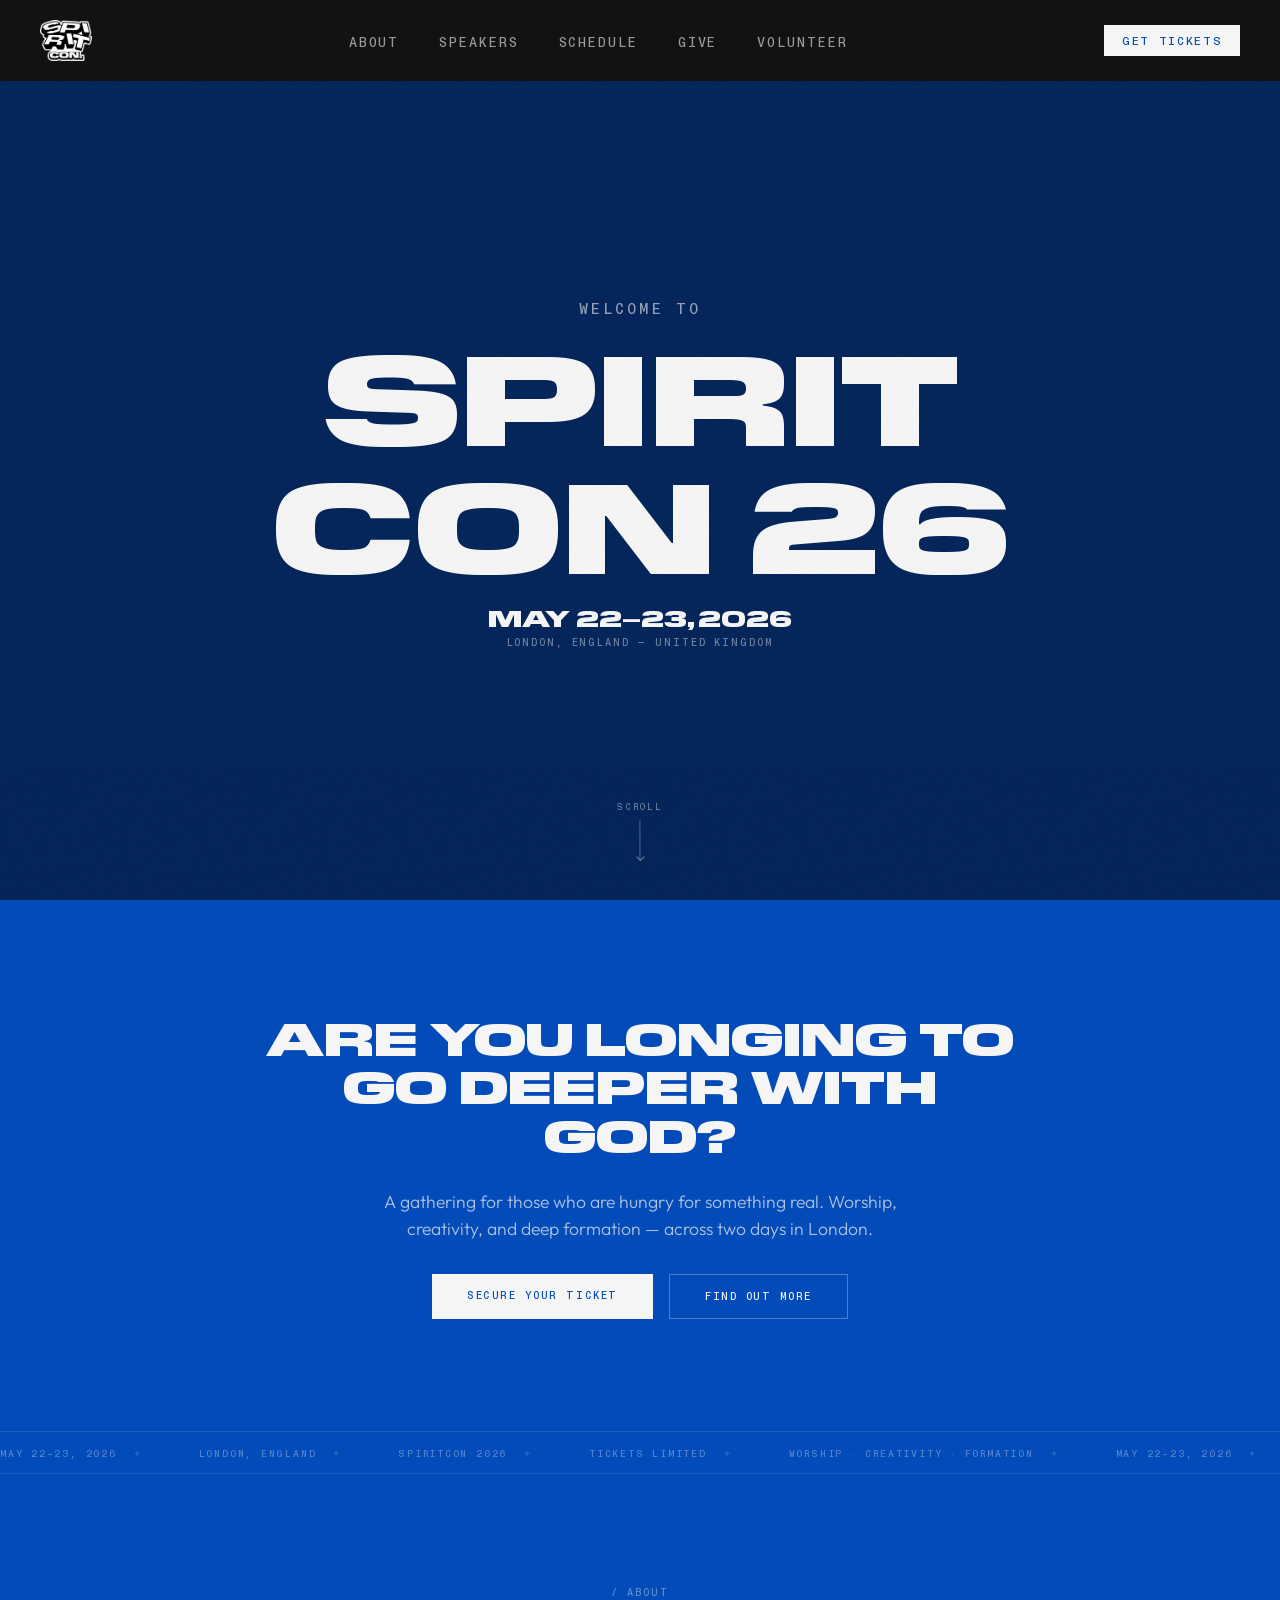
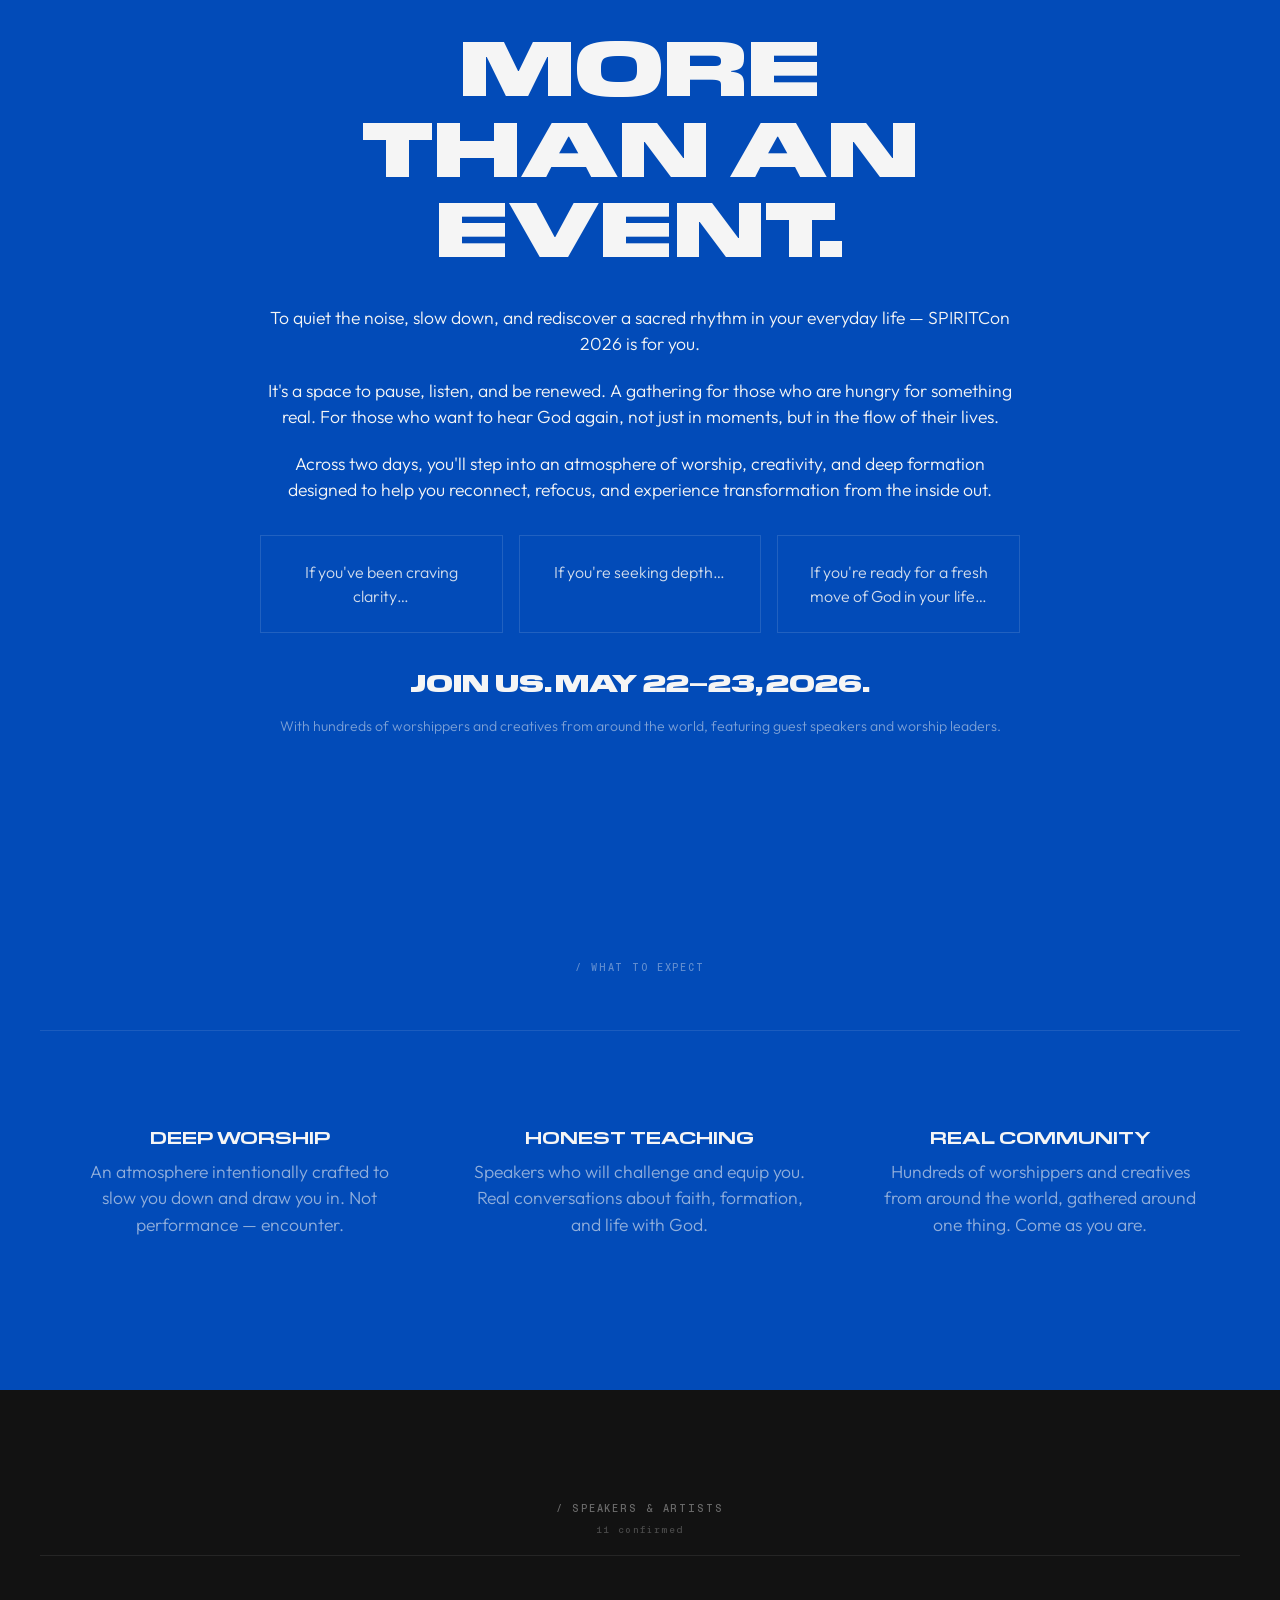
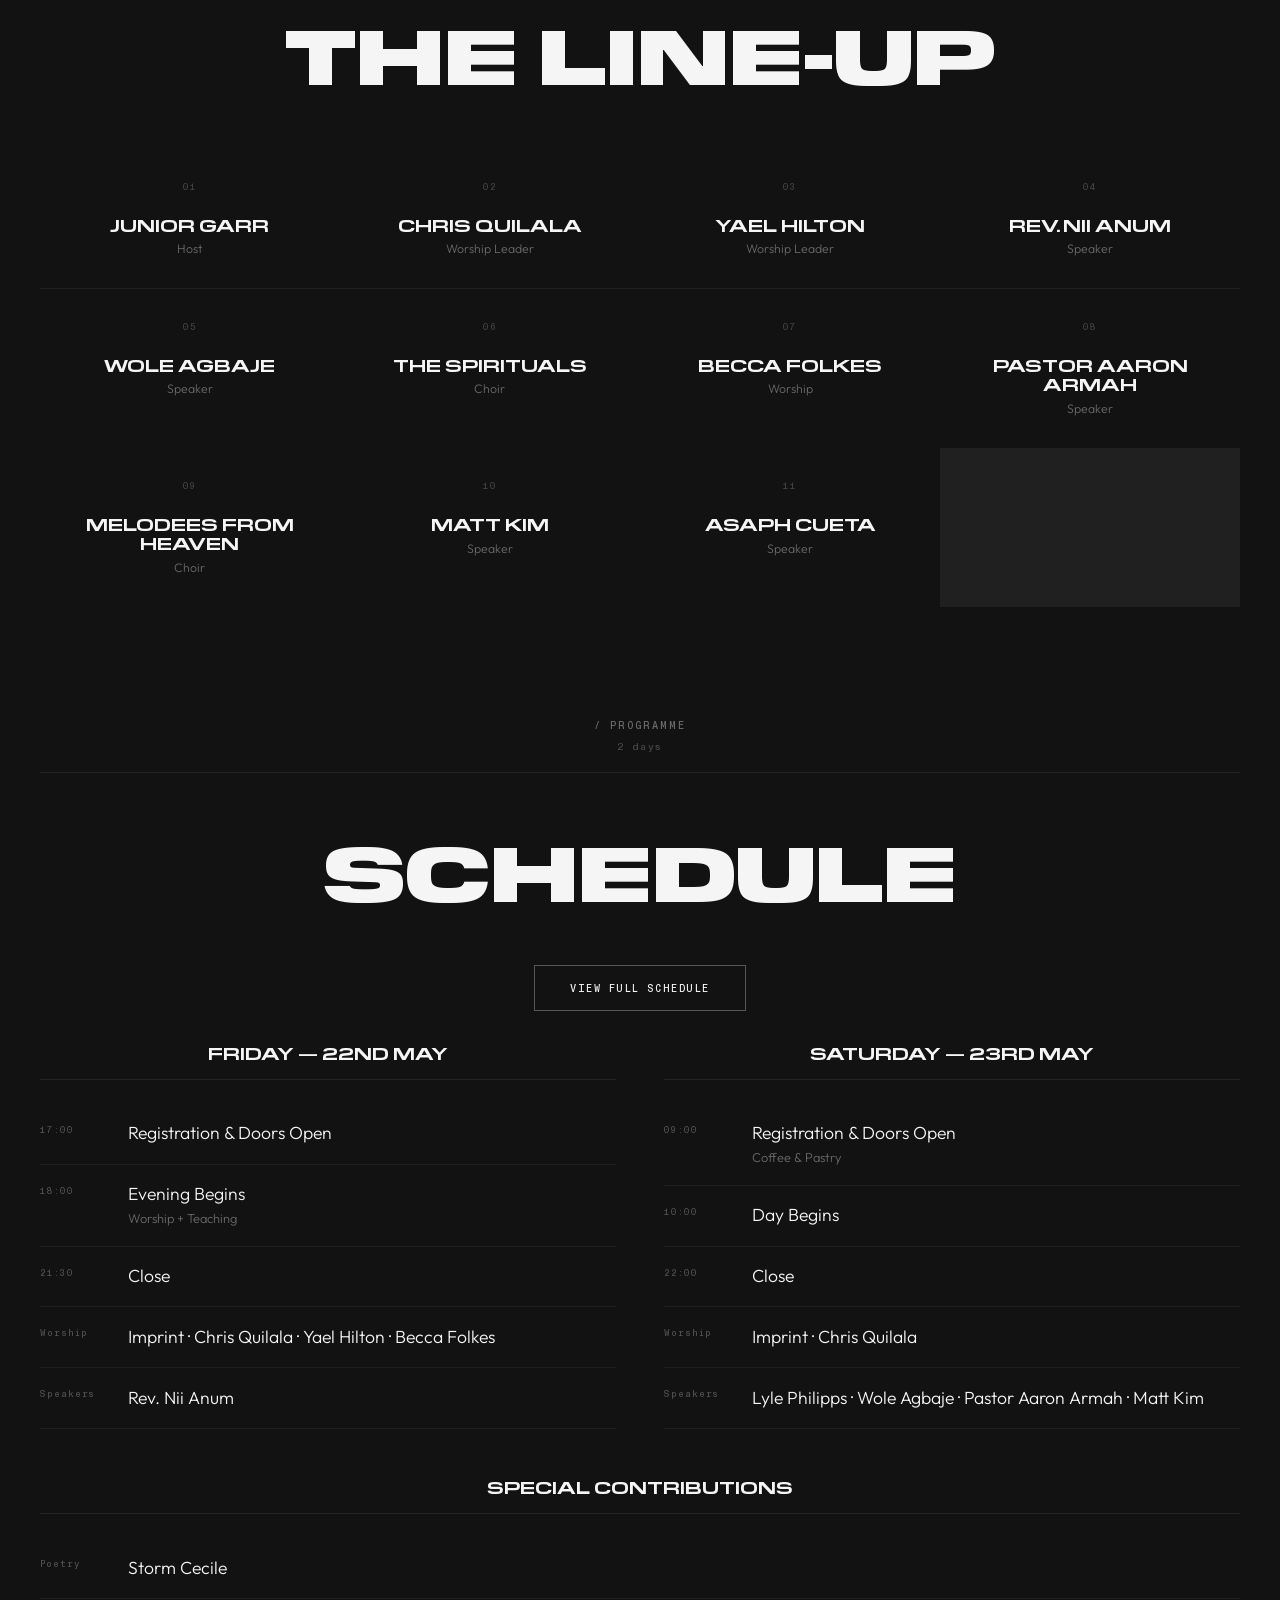
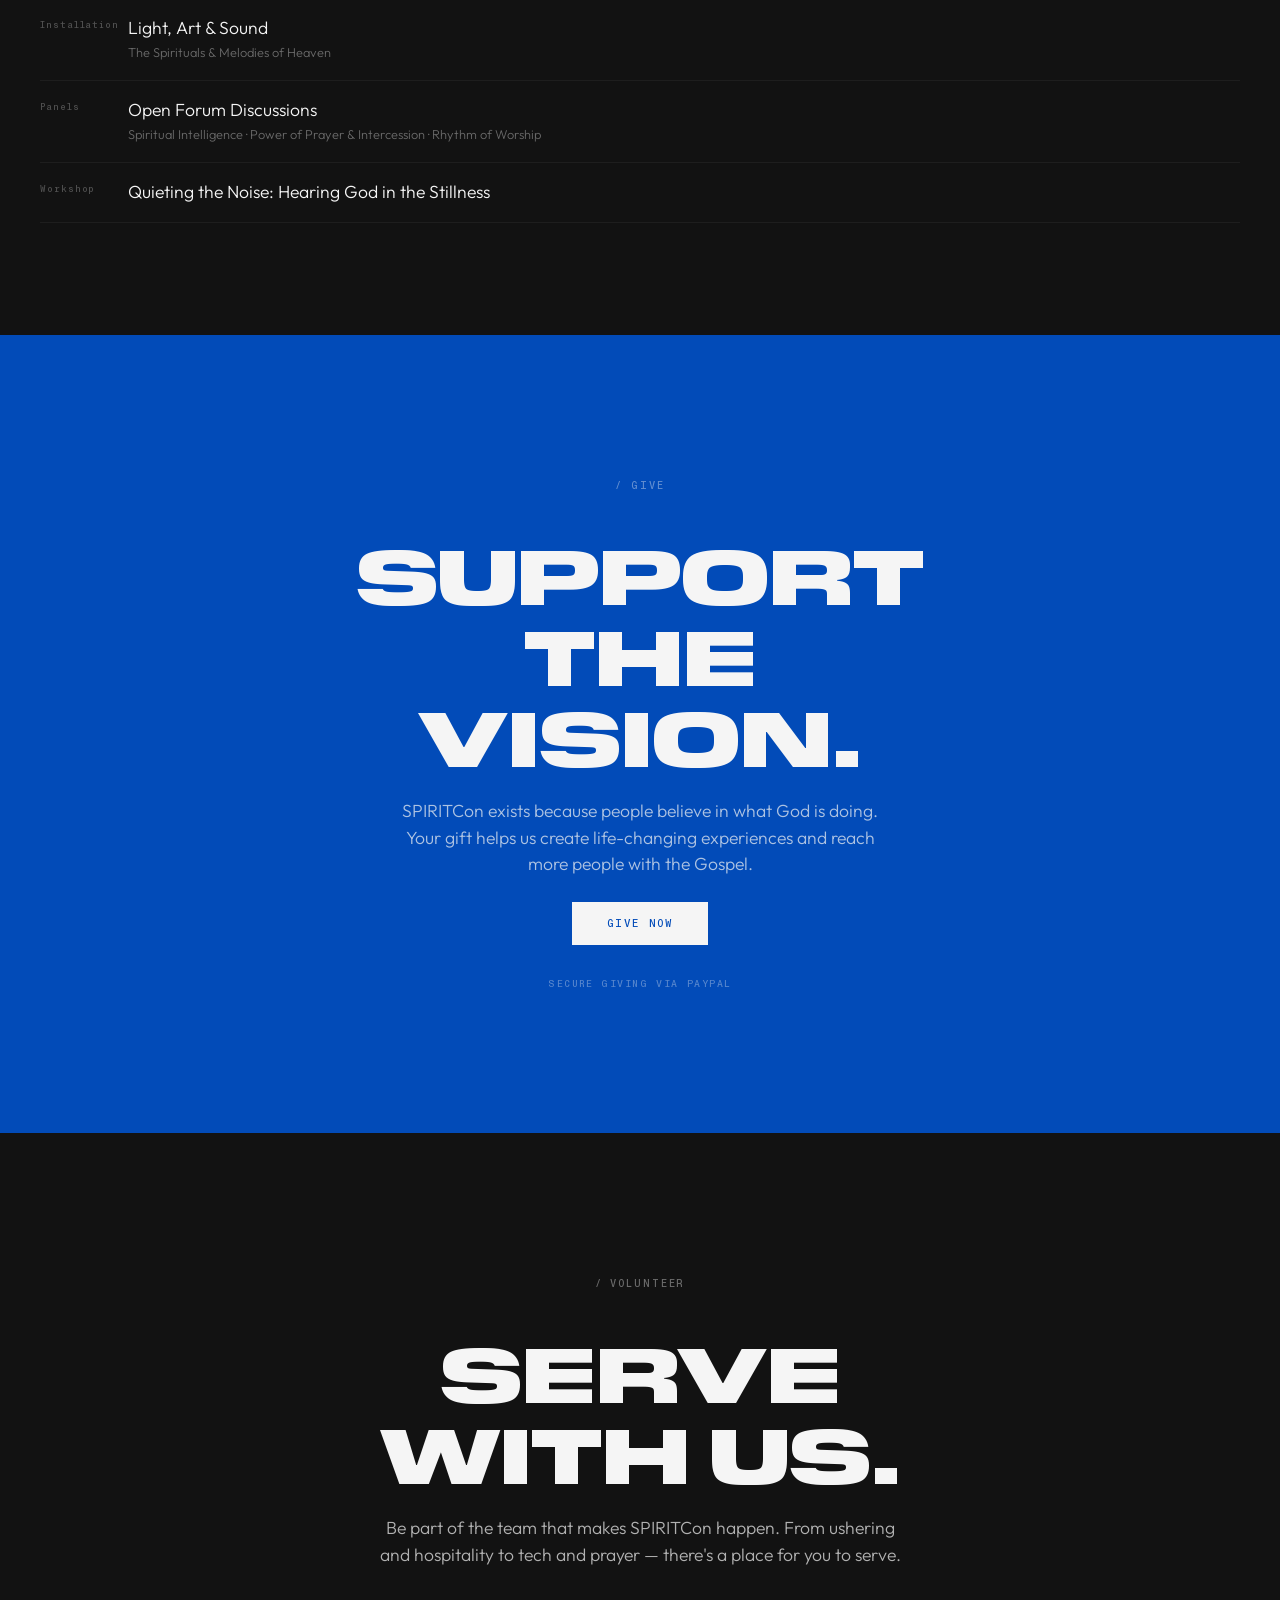
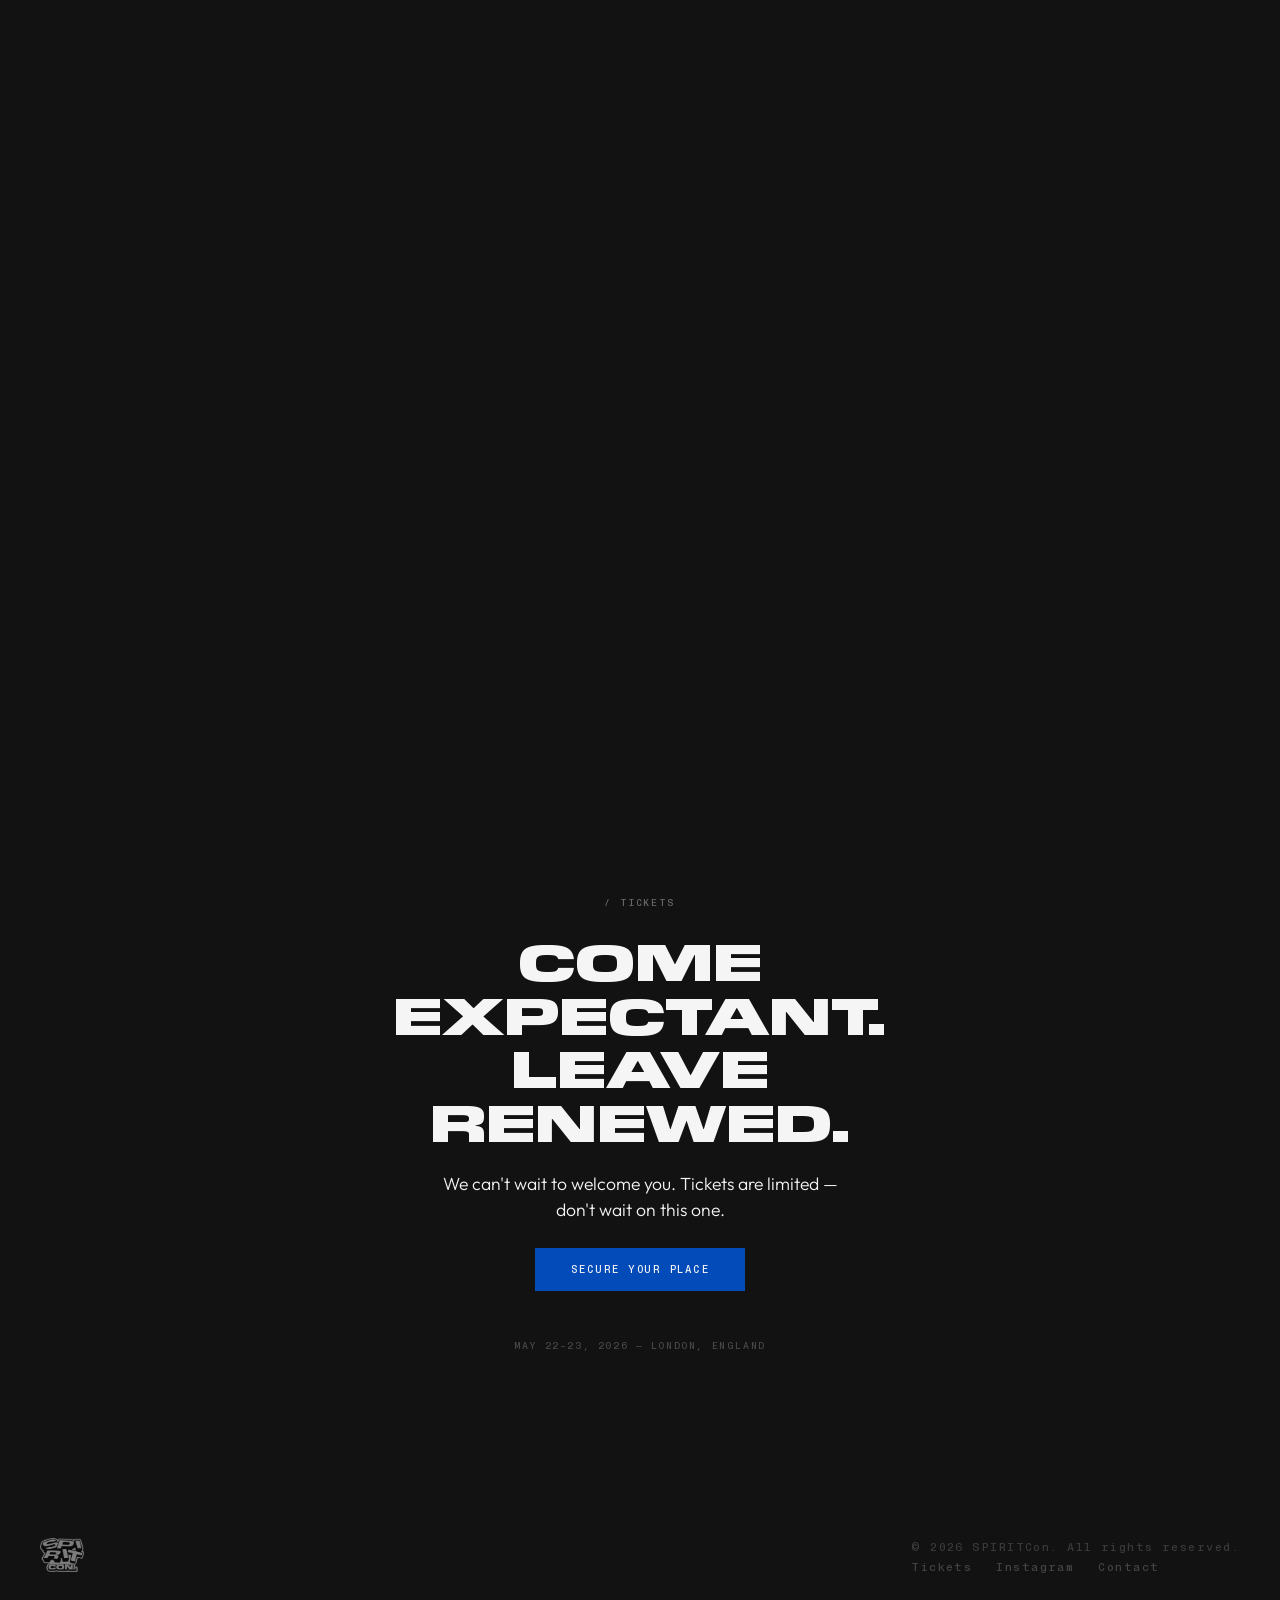
==== commit 077eeca8: "Add dedicated schedule page with nav link Creates schedule.html as a standalone page matching the si" ====
--- a/index.html
+++ b/index.html
@@ -4,7 +4,6 @@
   <meta charset="UTF-8" />
   <meta name="viewport" content="width=device-width, initial-scale=1.0" />
   <title>SPIRITCon 2026 — May 22–23</title>
-  <link rel="icon" type="image/png" href="spiritcon-logo.png" />
   <link rel="preconnect" href="https://fonts.googleapis.com">
   <link rel="preconnect" href="https://fonts.gstatic.com" crossorigin>
   <link href="https://fonts.googleapis.com/css2?family=Outfit:wght@300;400;700&display=swap" rel="stylesheet">
@@ -892,7 +891,7 @@
     <ul class="nav-links">
       <li><a href="#about">About</a></li>
       <li><a href="#speakers">Speakers</a></li>
-      <li><a href="#schedule">Schedule</a></li>
+      <li><a href="schedule.html">Schedule</a></li>
       <li><a href="#give">Give</a></li>
       <li><a href="#volunteer">Volunteer</a></li>
     </ul>
@@ -903,7 +902,7 @@
   <div class="nav-mobile-menu" aria-hidden="true">
     <a href="#about">About</a>
     <a href="#speakers">Speakers</a>
-    <a href="#schedule">Schedule</a>
+    <a href="schedule.html">Schedule</a>
     <a href="#give">Give</a>
     <a href="#volunteer">Volunteer</a>
     <a href="https://www.eventbrite.co.uk/e/spiritcon-26-tickets-1839717577799?aff=oddtdtcreator&fbclid=PAVERFWAPYw35leHRuA2FlbQIxMQBzcnRjBmFwcF9pZA8xMjQwMjQ1NzQyODc0MTQAAafV4KNLf8v9OnCa9sp4ONcHSlYBanSckXVrNNa_L5GTwBF_v5fR1emG8J2zhg_aem_ZNKiFpK7MOEWHQGBBUX_Lw" target="_blank" rel="noopener" class="nav-mobile-cta">Get Tickets</a>
@@ -1057,6 +1056,9 @@
         <span class="section-count">2 days</span>
       </div>
       <h2 class="section-title reveal">Schedule</h2>
+      <div style="text-align:center; margin-bottom:2rem;" class="reveal">
+        <a href="schedule.html" class="btn-ghost" style="font-size:.65rem;">View Full Schedule</a>
+      </div>
       <div class="schedule-grid">
         <div class="reveal">
           <p class="schedule-day-label">Friday — 22nd May</p>
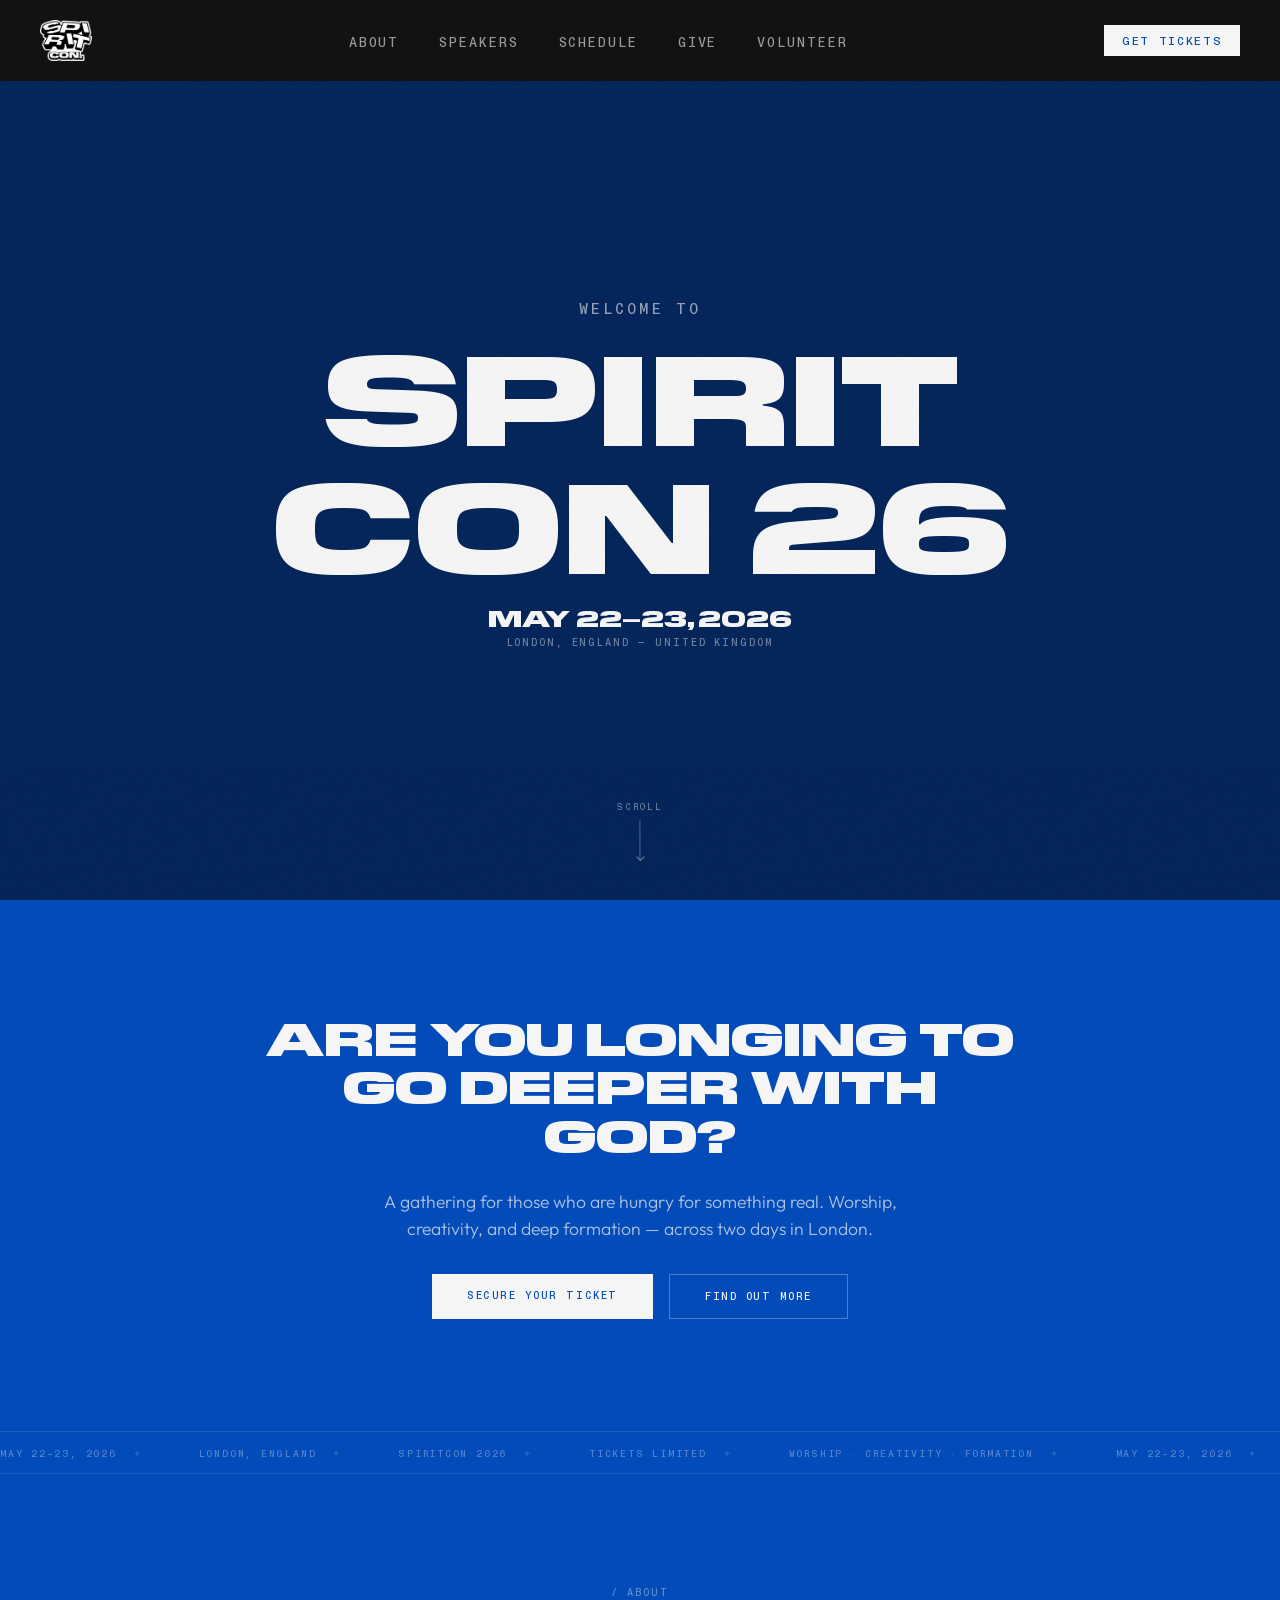
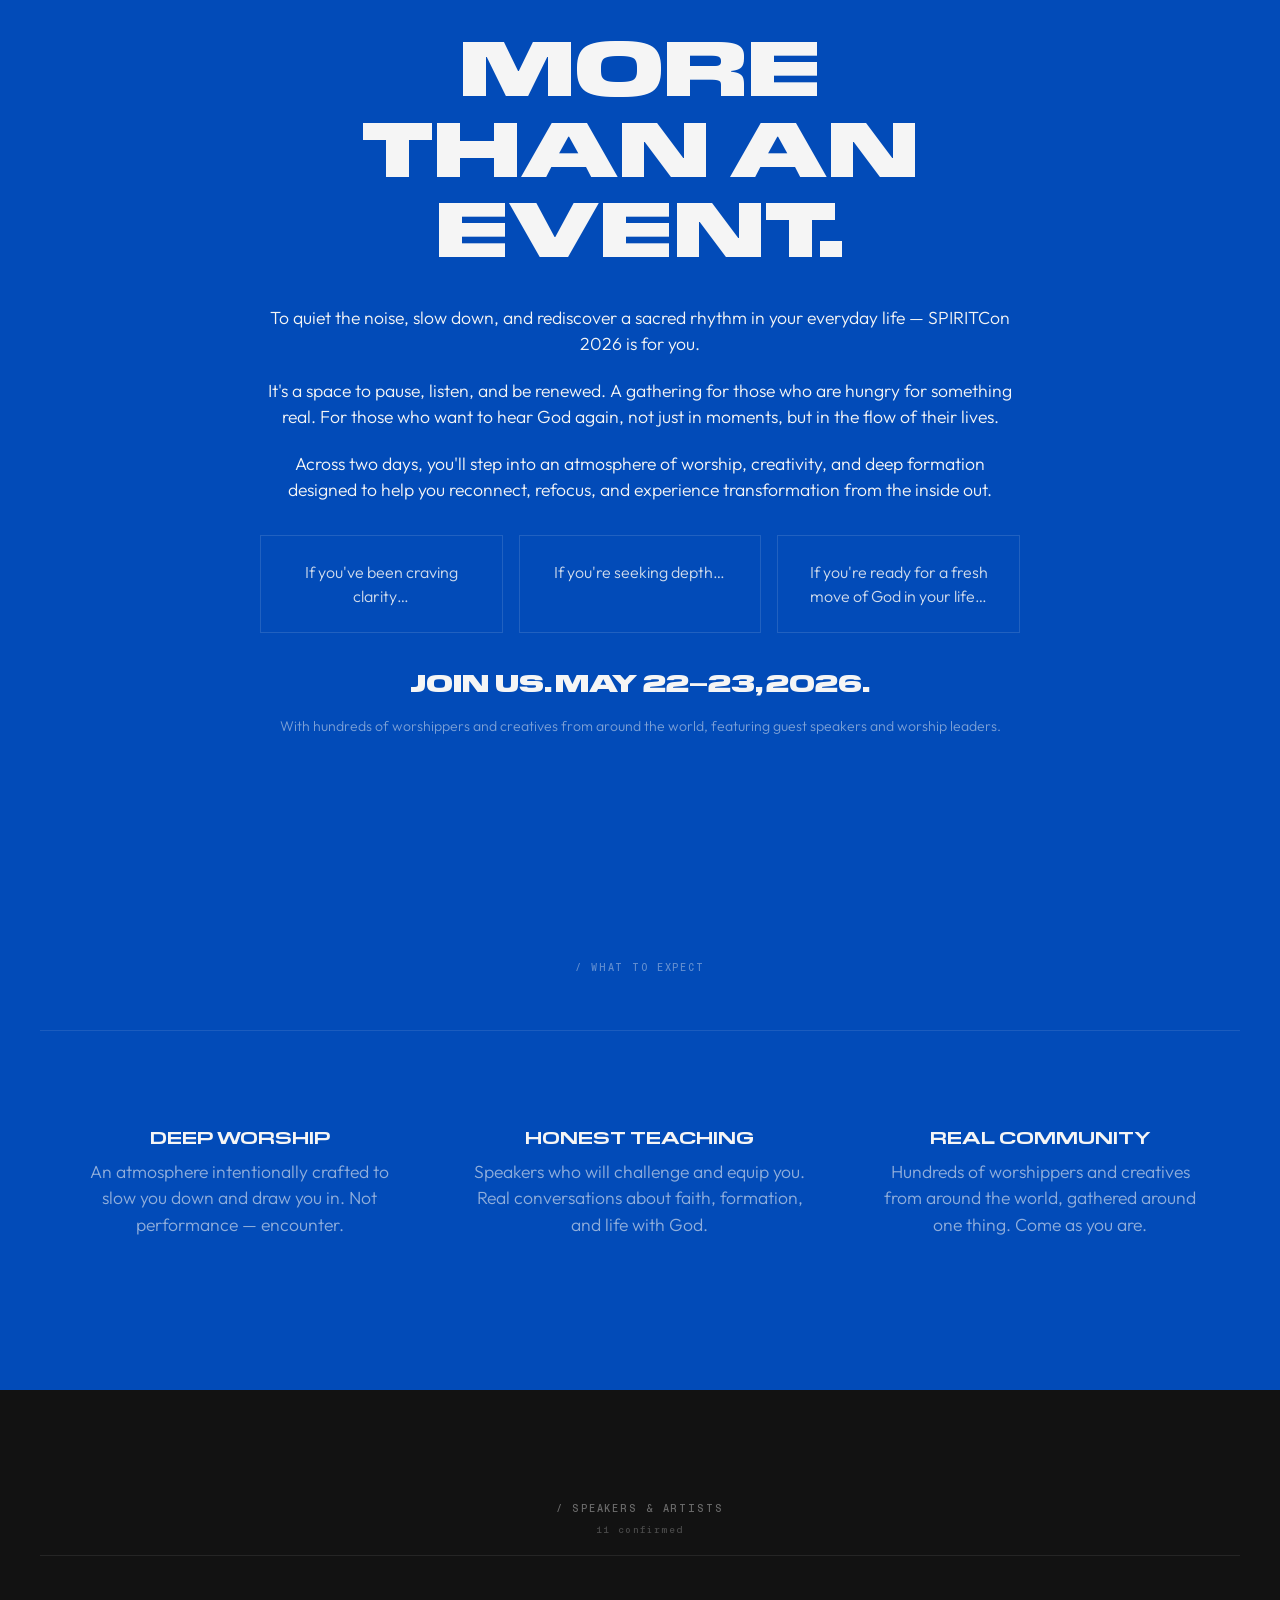
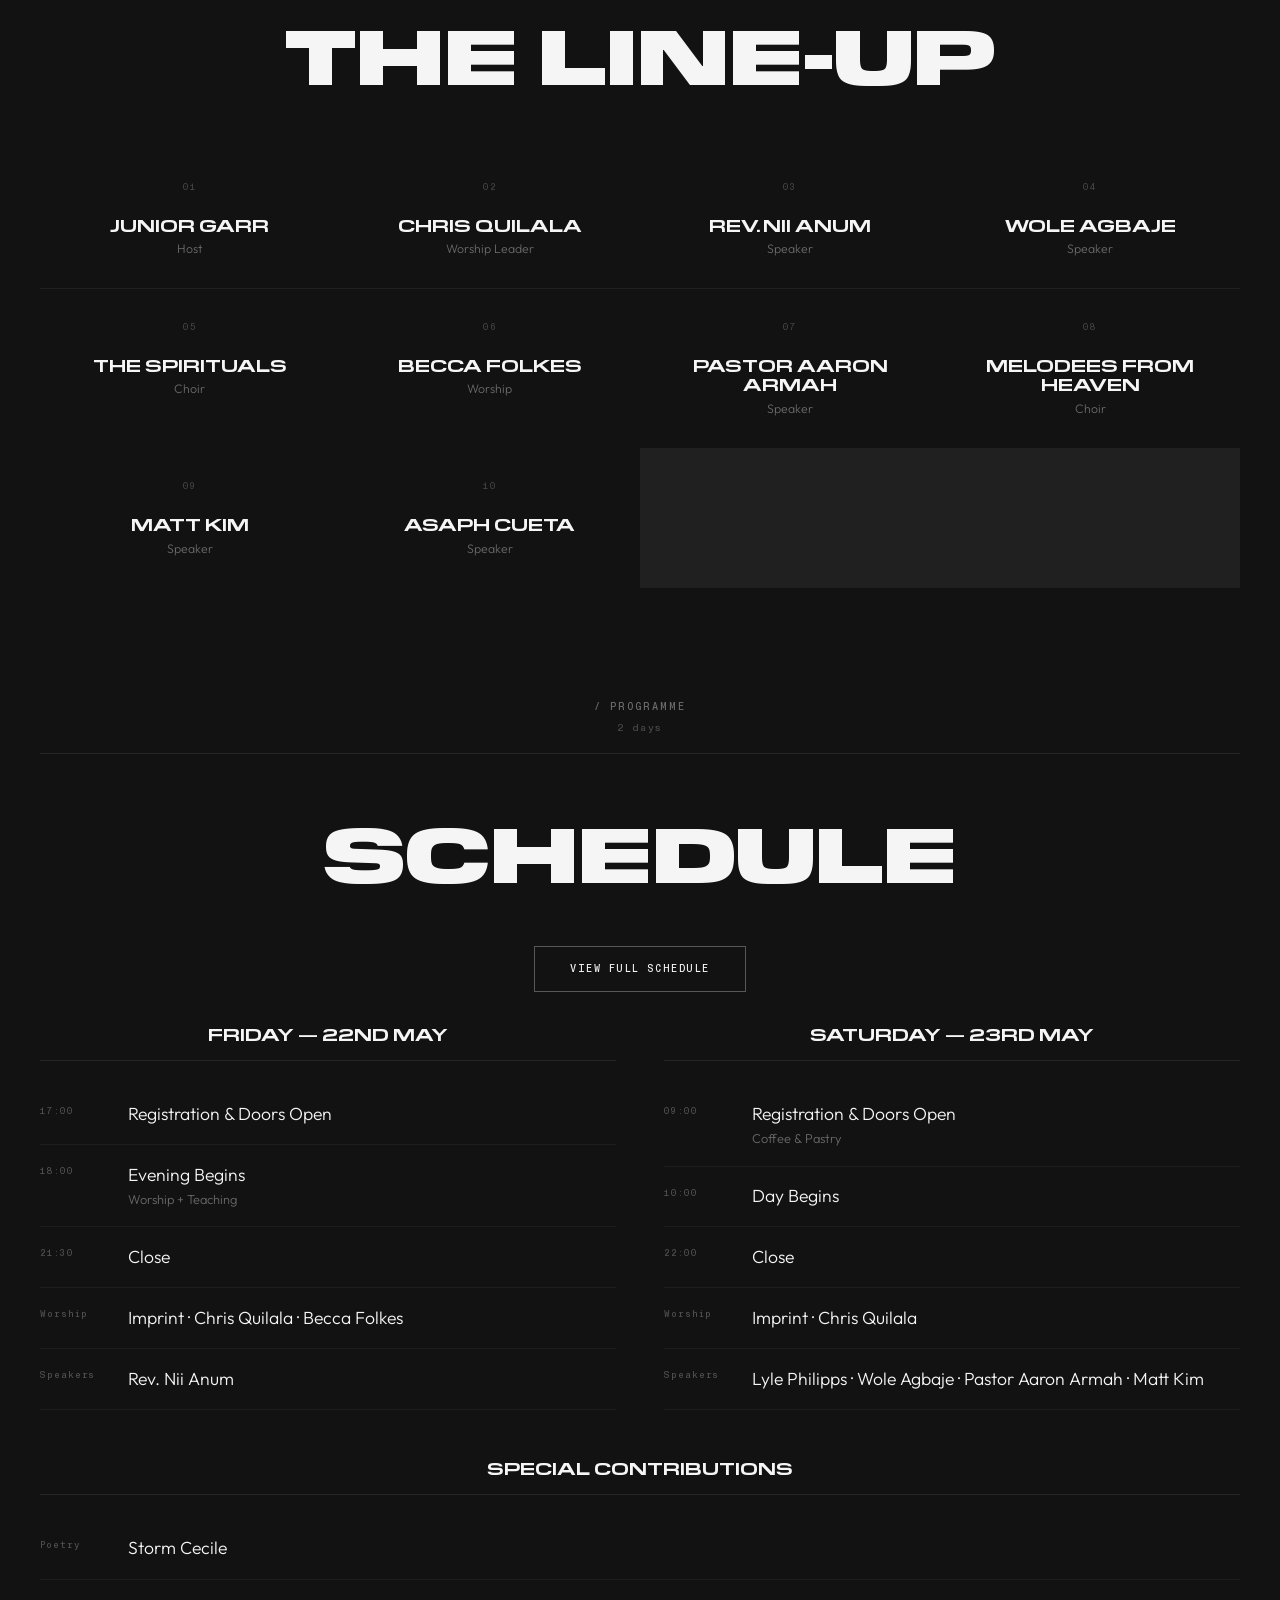
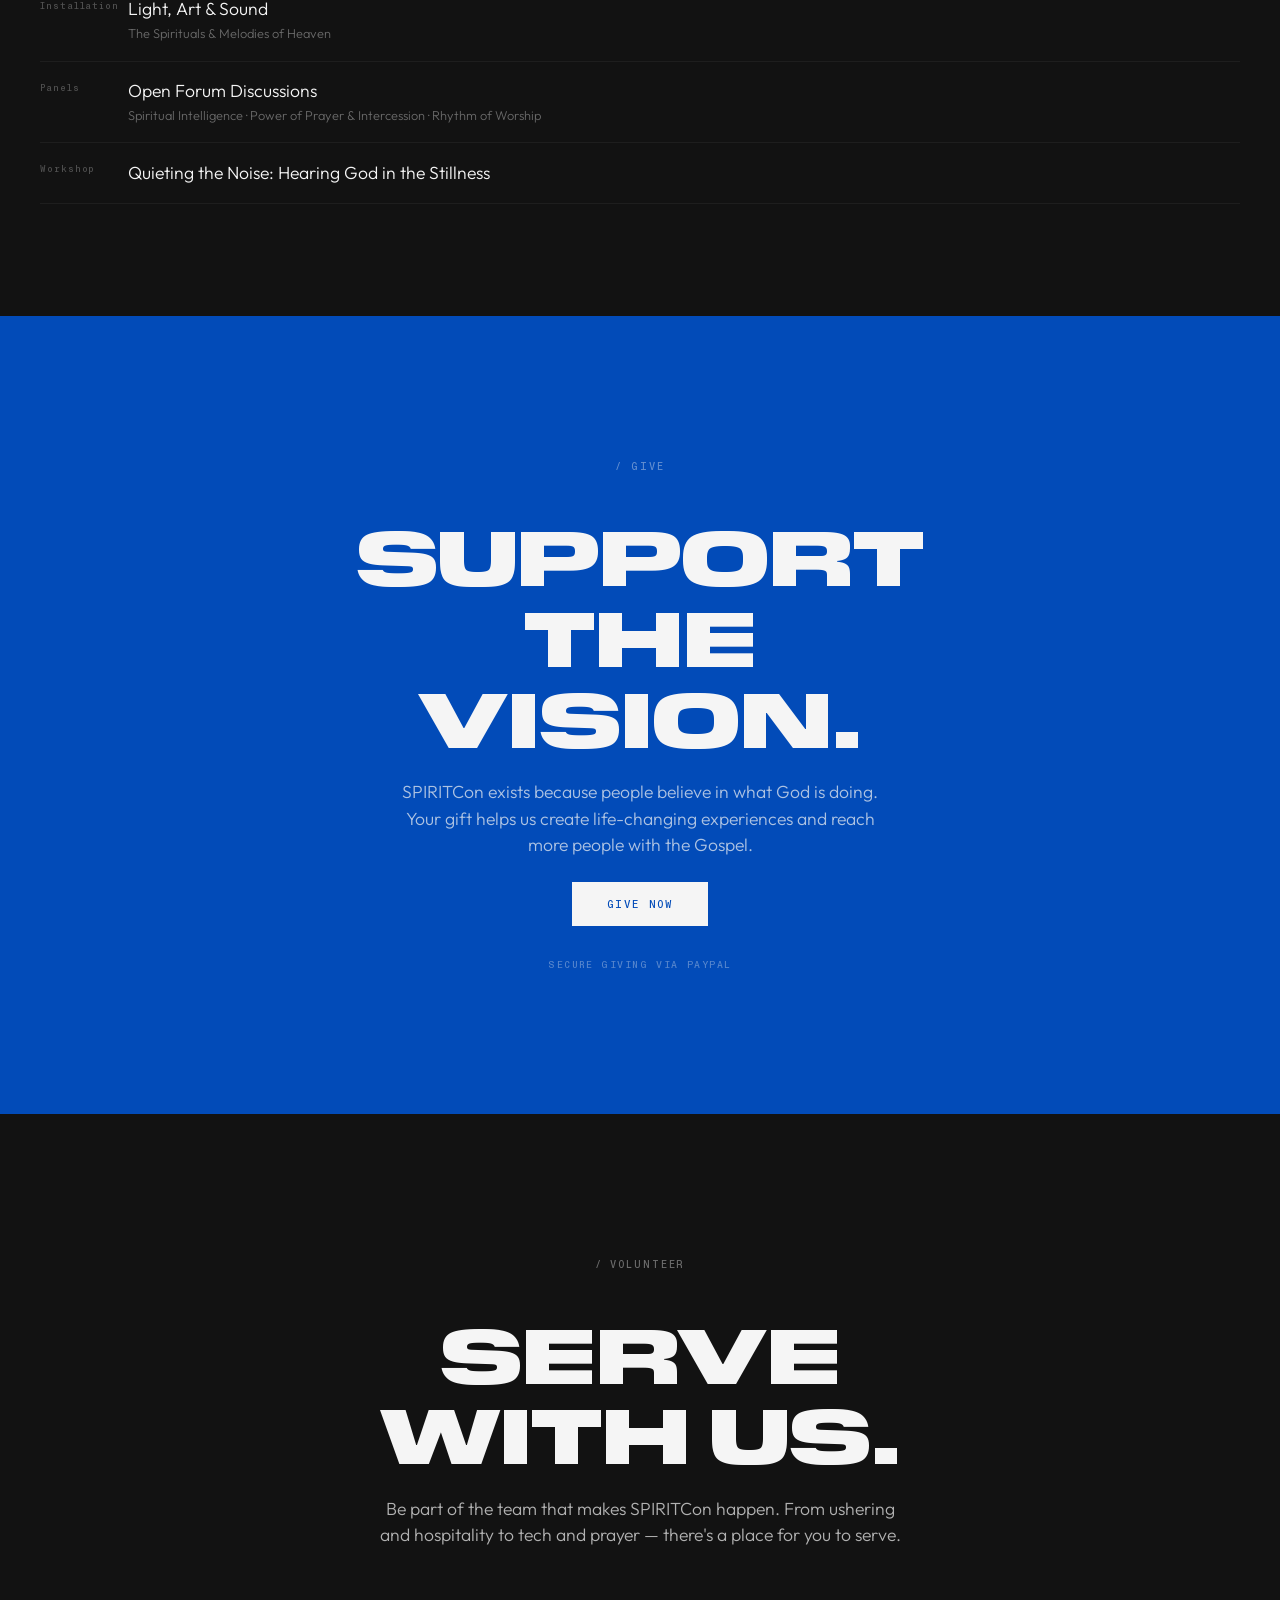
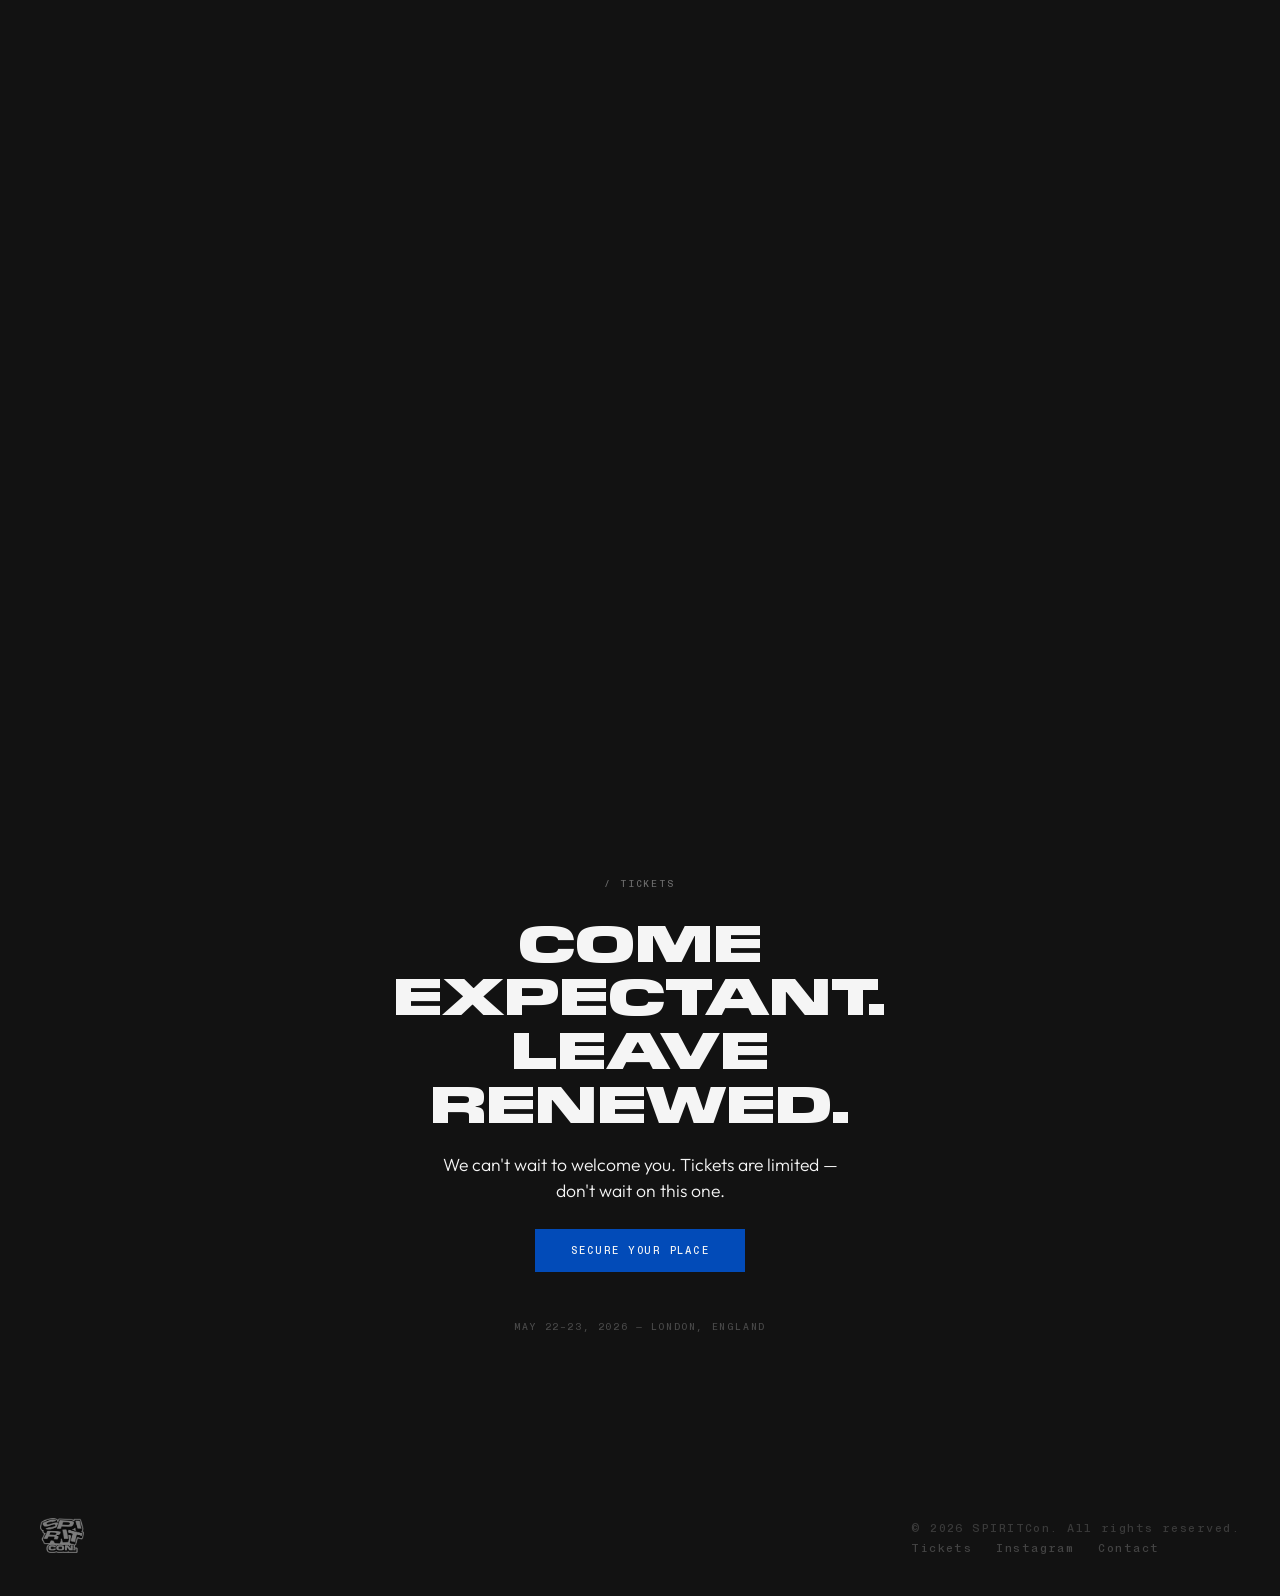
==== commit 8d729cf1: "Remove Yael Hilton from site as she is no longer attending - Removed speaker card from speakers sect" ====
--- a/index.html
+++ b/index.html
@@ -891,7 +891,7 @@
     <ul class="nav-links">
       <li><a href="#about">About</a></li>
       <li><a href="#speakers">Speakers</a></li>
-      <li><a href="schedule.html">Schedule</a></li>
+      <li><a href="schedule">Schedule</a></li>
       <li><a href="#give">Give</a></li>
       <li><a href="#volunteer">Volunteer</a></li>
     </ul>
@@ -902,7 +902,7 @@
   <div class="nav-mobile-menu" aria-hidden="true">
     <a href="#about">About</a>
     <a href="#speakers">Speakers</a>
-    <a href="schedule.html">Schedule</a>
+    <a href="schedule">Schedule</a>
     <a href="#give">Give</a>
     <a href="#volunteer">Volunteer</a>
     <a href="https://www.eventbrite.co.uk/e/spiritcon-26-tickets-1839717577799?aff=oddtdtcreator&fbclid=PAVERFWAPYw35leHRuA2FlbQIxMQBzcnRjBmFwcF9pZA8xMjQwMjQ1NzQyODc0MTQAAafV4KNLf8v9OnCa9sp4ONcHSlYBanSckXVrNNa_L5GTwBF_v5fR1emG8J2zhg_aem_ZNKiFpK7MOEWHQGBBUX_Lw" target="_blank" rel="noopener" class="nav-mobile-cta">Get Tickets</a>
@@ -1035,15 +1035,14 @@
       <div class="speakers-grid">
         <div class="speaker-card reveal"><span class="speaker-num">01</span><p class="speaker-name">Junior Garr</p><p class="speaker-role">Host</p></div>
         <div class="speaker-card reveal"><span class="speaker-num">02</span><p class="speaker-name">Chris Quilala</p><p class="speaker-role">Worship Leader</p></div>
-        <div class="speaker-card reveal"><span class="speaker-num">03</span><p class="speaker-name">Yael Hilton</p><p class="speaker-role">Worship Leader</p></div>
-        <div class="speaker-card reveal"><span class="speaker-num">04</span><p class="speaker-name">Rev. Nii Anum</p><p class="speaker-role">Speaker</p></div>
-        <div class="speaker-card reveal"><span class="speaker-num">05</span><p class="speaker-name">Wole Agbaje</p><p class="speaker-role">Speaker</p></div>
-        <div class="speaker-card reveal"><span class="speaker-num">06</span><p class="speaker-name">The Spirituals</p><p class="speaker-role">Choir</p></div>
-        <div class="speaker-card reveal"><span class="speaker-num">07</span><p class="speaker-name">Becca Folkes</p><p class="speaker-role">Worship</p></div>
-        <div class="speaker-card reveal"><span class="speaker-num">08</span><p class="speaker-name">Pastor Aaron Armah</p><p class="speaker-role">Speaker</p></div>
-        <div class="speaker-card reveal"><span class="speaker-num">09</span><p class="speaker-name">Melodees From Heaven</p><p class="speaker-role">Choir</p></div>
-        <div class="speaker-card reveal"><span class="speaker-num">10</span><p class="speaker-name">Matt Kim</p><p class="speaker-role">Speaker</p></div>
-        <div class="speaker-card reveal"><span class="speaker-num">11</span><p class="speaker-name">Asaph Cueta</p><p class="speaker-role">Speaker</p></div>
+        <div class="speaker-card reveal"><span class="speaker-num">03</span><p class="speaker-name">Rev. Nii Anum</p><p class="speaker-role">Speaker</p></div>
+        <div class="speaker-card reveal"><span class="speaker-num">04</span><p class="speaker-name">Wole Agbaje</p><p class="speaker-role">Speaker</p></div>
+        <div class="speaker-card reveal"><span class="speaker-num">05</span><p class="speaker-name">The Spirituals</p><p class="speaker-role">Choir</p></div>
+        <div class="speaker-card reveal"><span class="speaker-num">06</span><p class="speaker-name">Becca Folkes</p><p class="speaker-role">Worship</p></div>
+        <div class="speaker-card reveal"><span class="speaker-num">07</span><p class="speaker-name">Pastor Aaron Armah</p><p class="speaker-role">Speaker</p></div>
+        <div class="speaker-card reveal"><span class="speaker-num">08</span><p class="speaker-name">Melodees From Heaven</p><p class="speaker-role">Choir</p></div>
+        <div class="speaker-card reveal"><span class="speaker-num">09</span><p class="speaker-name">Matt Kim</p><p class="speaker-role">Speaker</p></div>
+        <div class="speaker-card reveal"><span class="speaker-num">10</span><p class="speaker-name">Asaph Cueta</p><p class="speaker-role">Speaker</p></div>
       </div>
     </div>
   </section>
@@ -1057,7 +1056,7 @@
       </div>
       <h2 class="section-title reveal">Schedule</h2>
       <div style="text-align:center; margin-bottom:2rem;" class="reveal">
-        <a href="schedule.html" class="btn-ghost" style="font-size:.65rem;">View Full Schedule</a>
+        <a href="schedule" class="btn-ghost" style="font-size:.65rem;">View Full Schedule</a>
       </div>
       <div class="schedule-grid">
         <div class="reveal">
@@ -1065,7 +1064,7 @@
           <div class="schedule-item"><span class="schedule-time">17:00</span><div class="schedule-event">Registration &amp; Doors Open</div></div>
           <div class="schedule-item"><span class="schedule-time">18:00</span><div class="schedule-event">Evening Begins<small>Worship + Teaching</small></div></div>
           <div class="schedule-item"><span class="schedule-time">21:30</span><div class="schedule-event">Close</div></div>
-          <div class="schedule-item"><span class="schedule-time">Worship</span><div class="schedule-event">Imprint · Chris Quilala · Yael Hilton · Becca Folkes</div></div>
+          <div class="schedule-item"><span class="schedule-time">Worship</span><div class="schedule-event">Imprint · Chris Quilala · Becca Folkes</div></div>
           <div class="schedule-item"><span class="schedule-time">Speakers</span><div class="schedule-event">Rev. Nii Anum</div></div>
         </div>
         <div class="reveal">
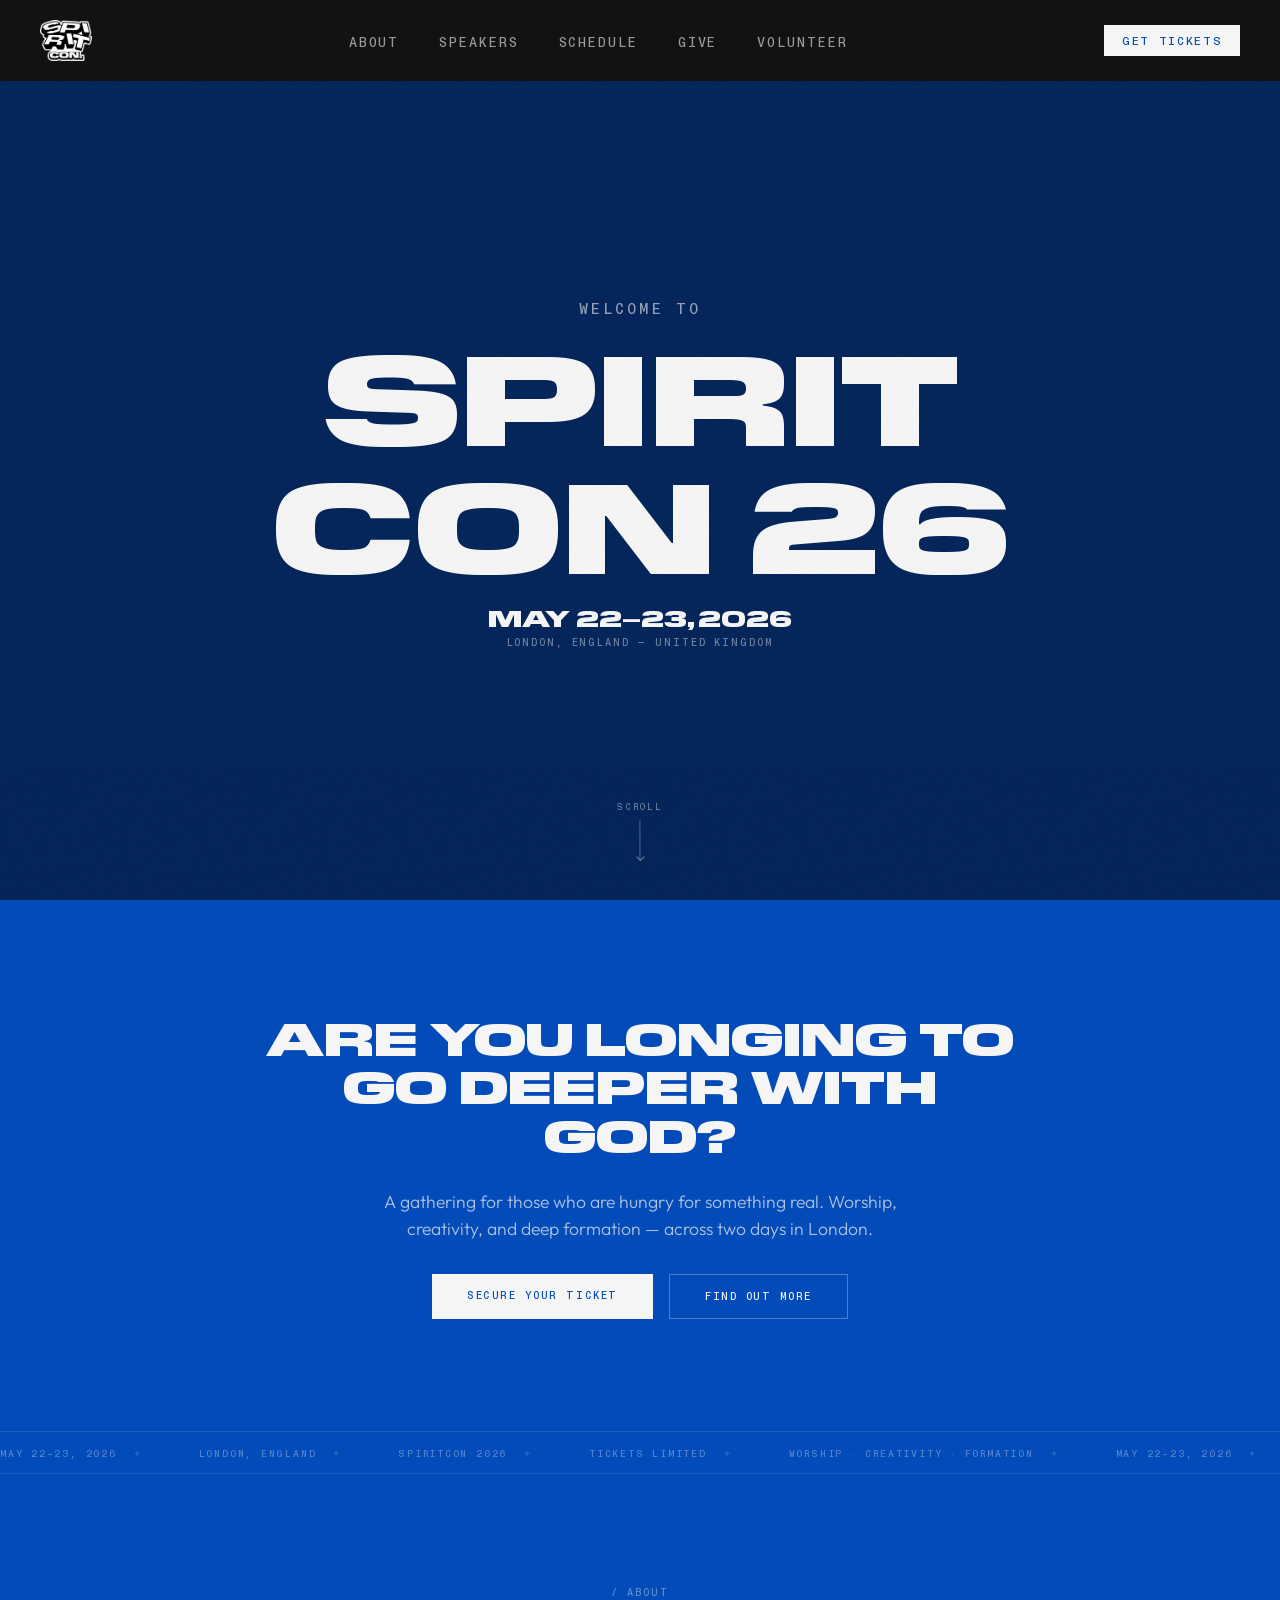
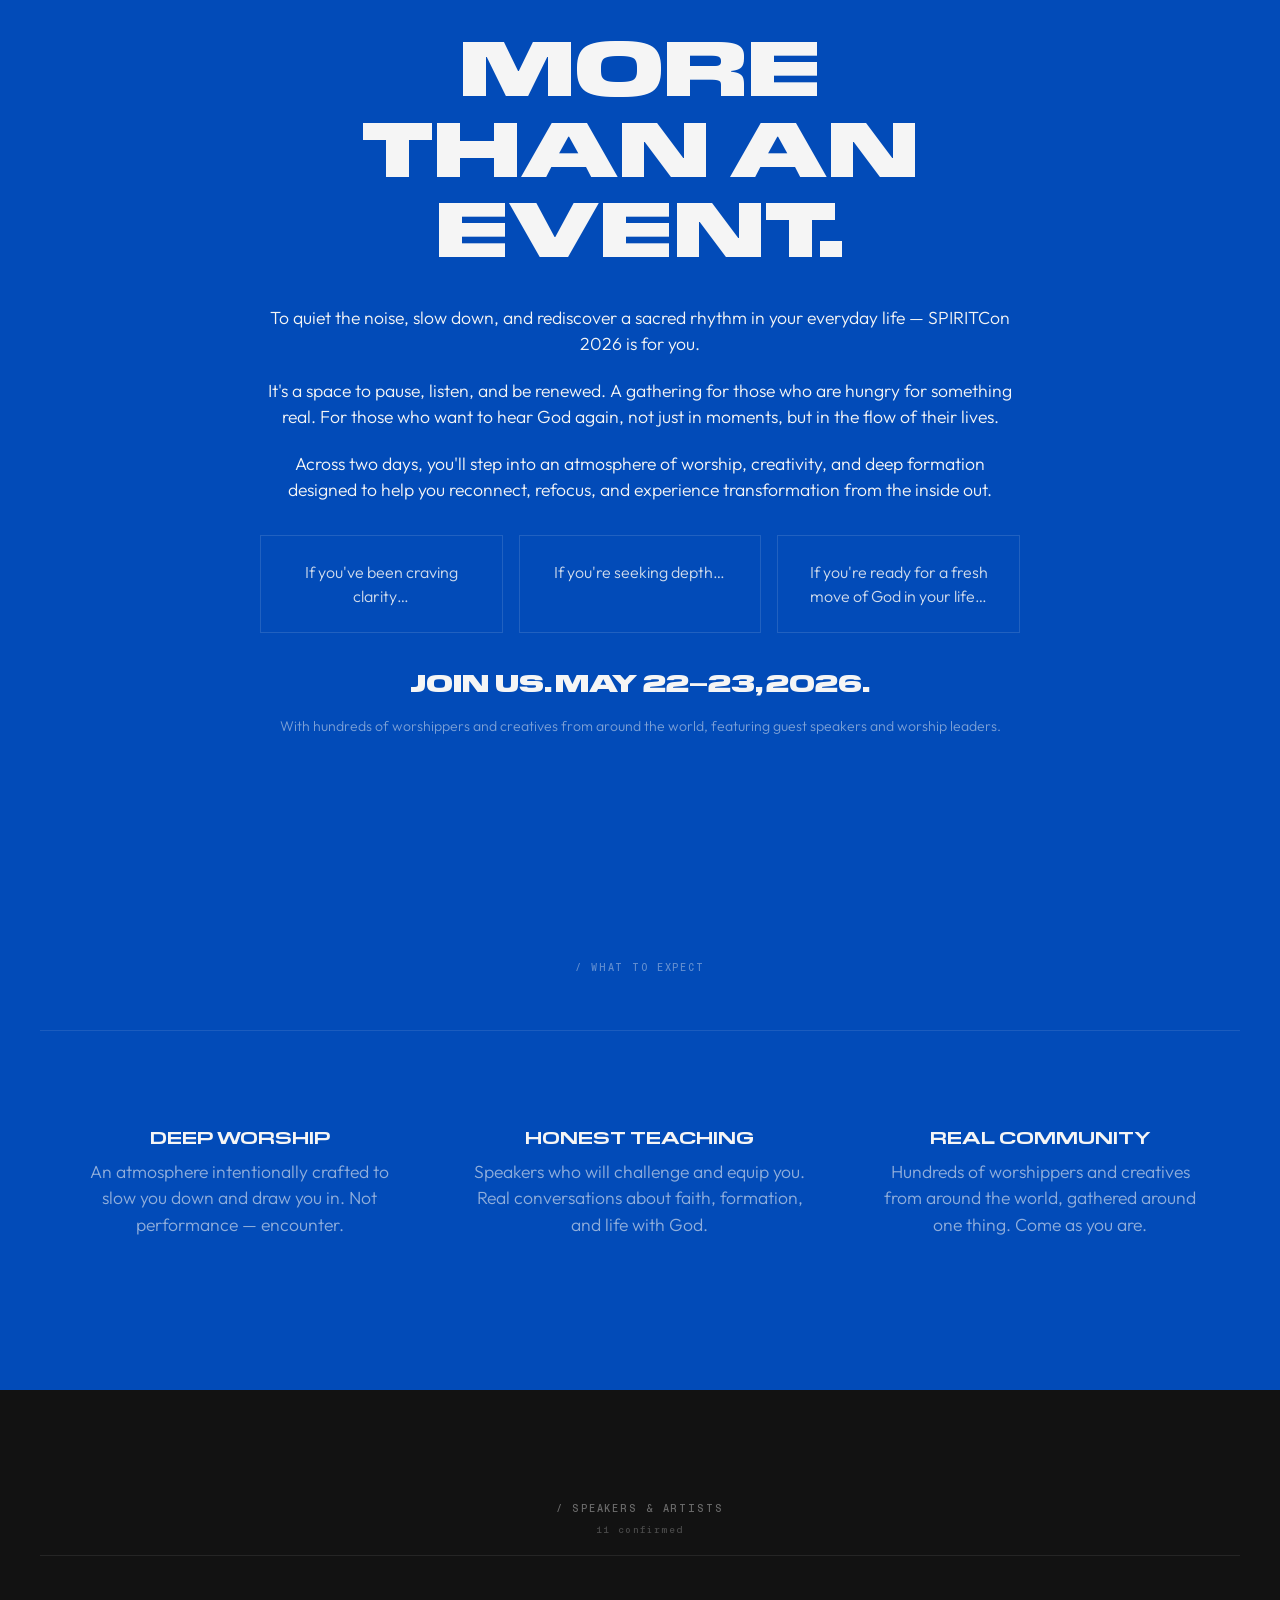
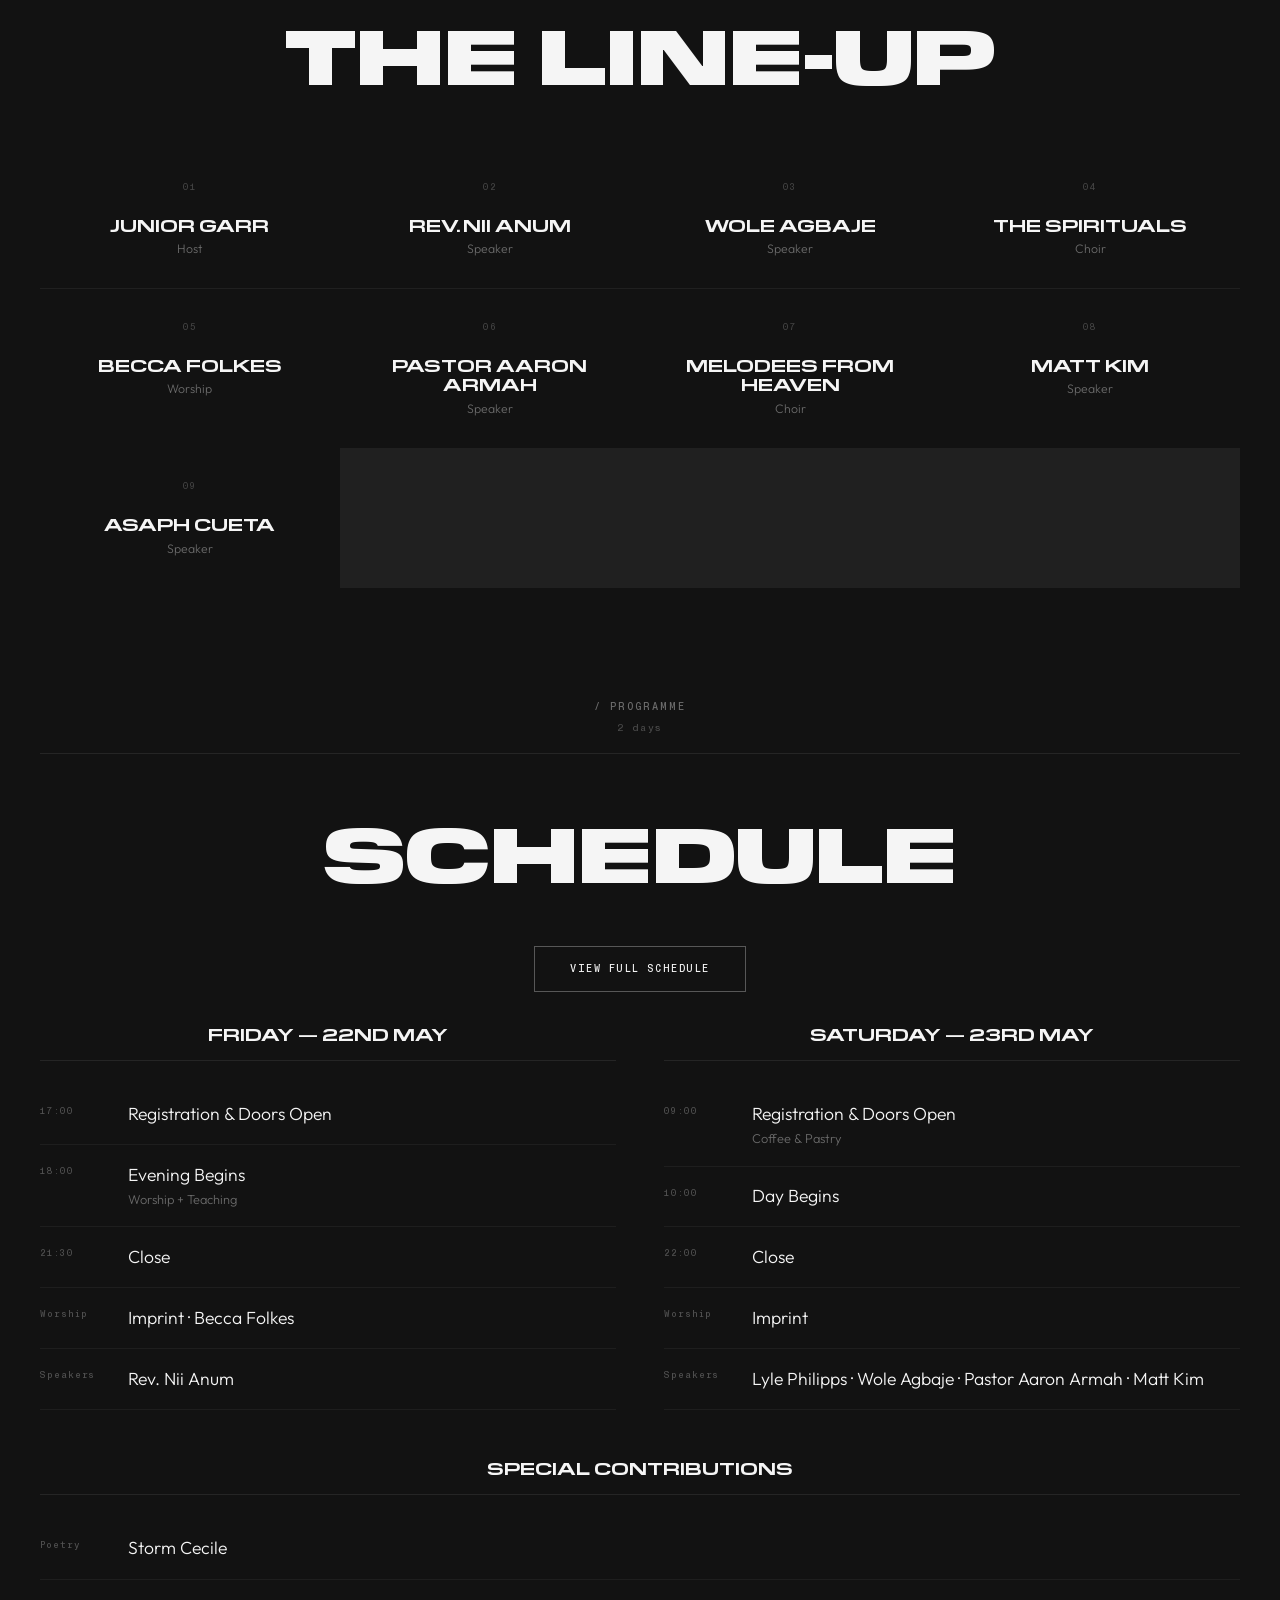
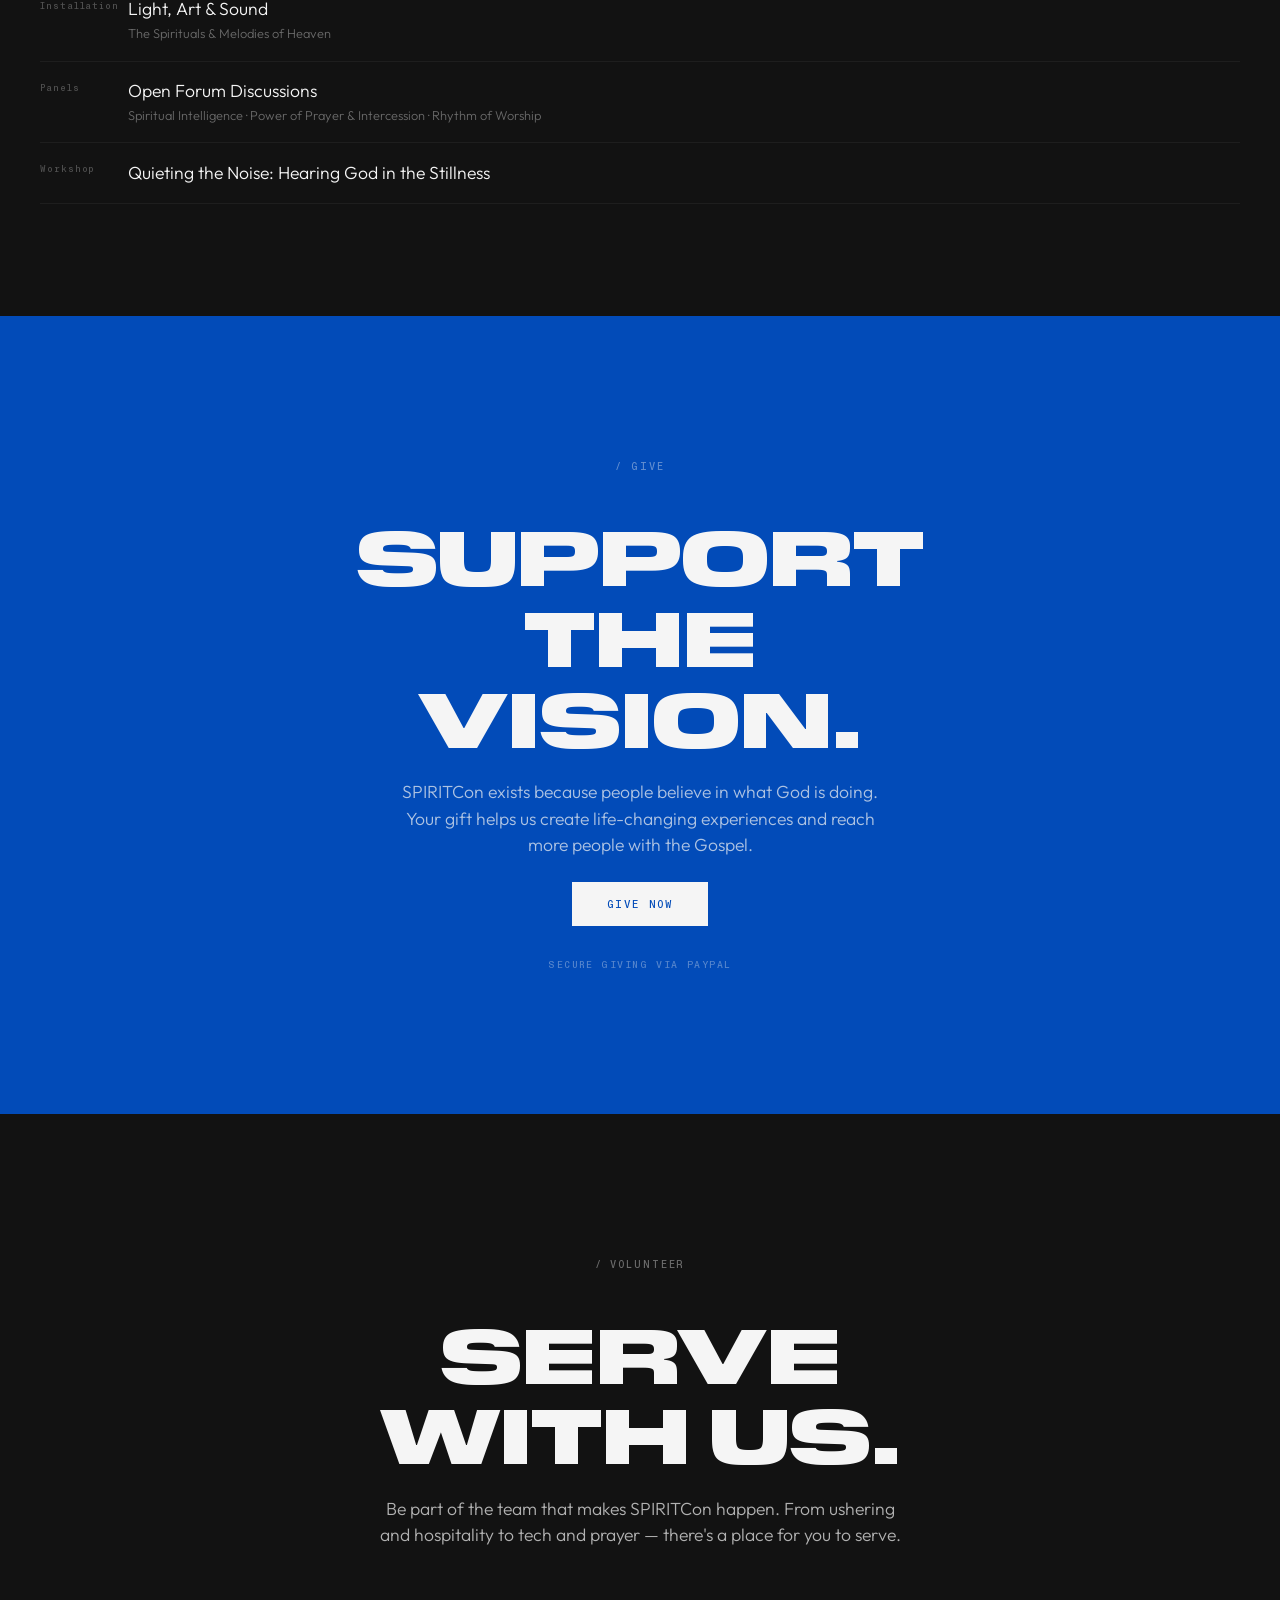
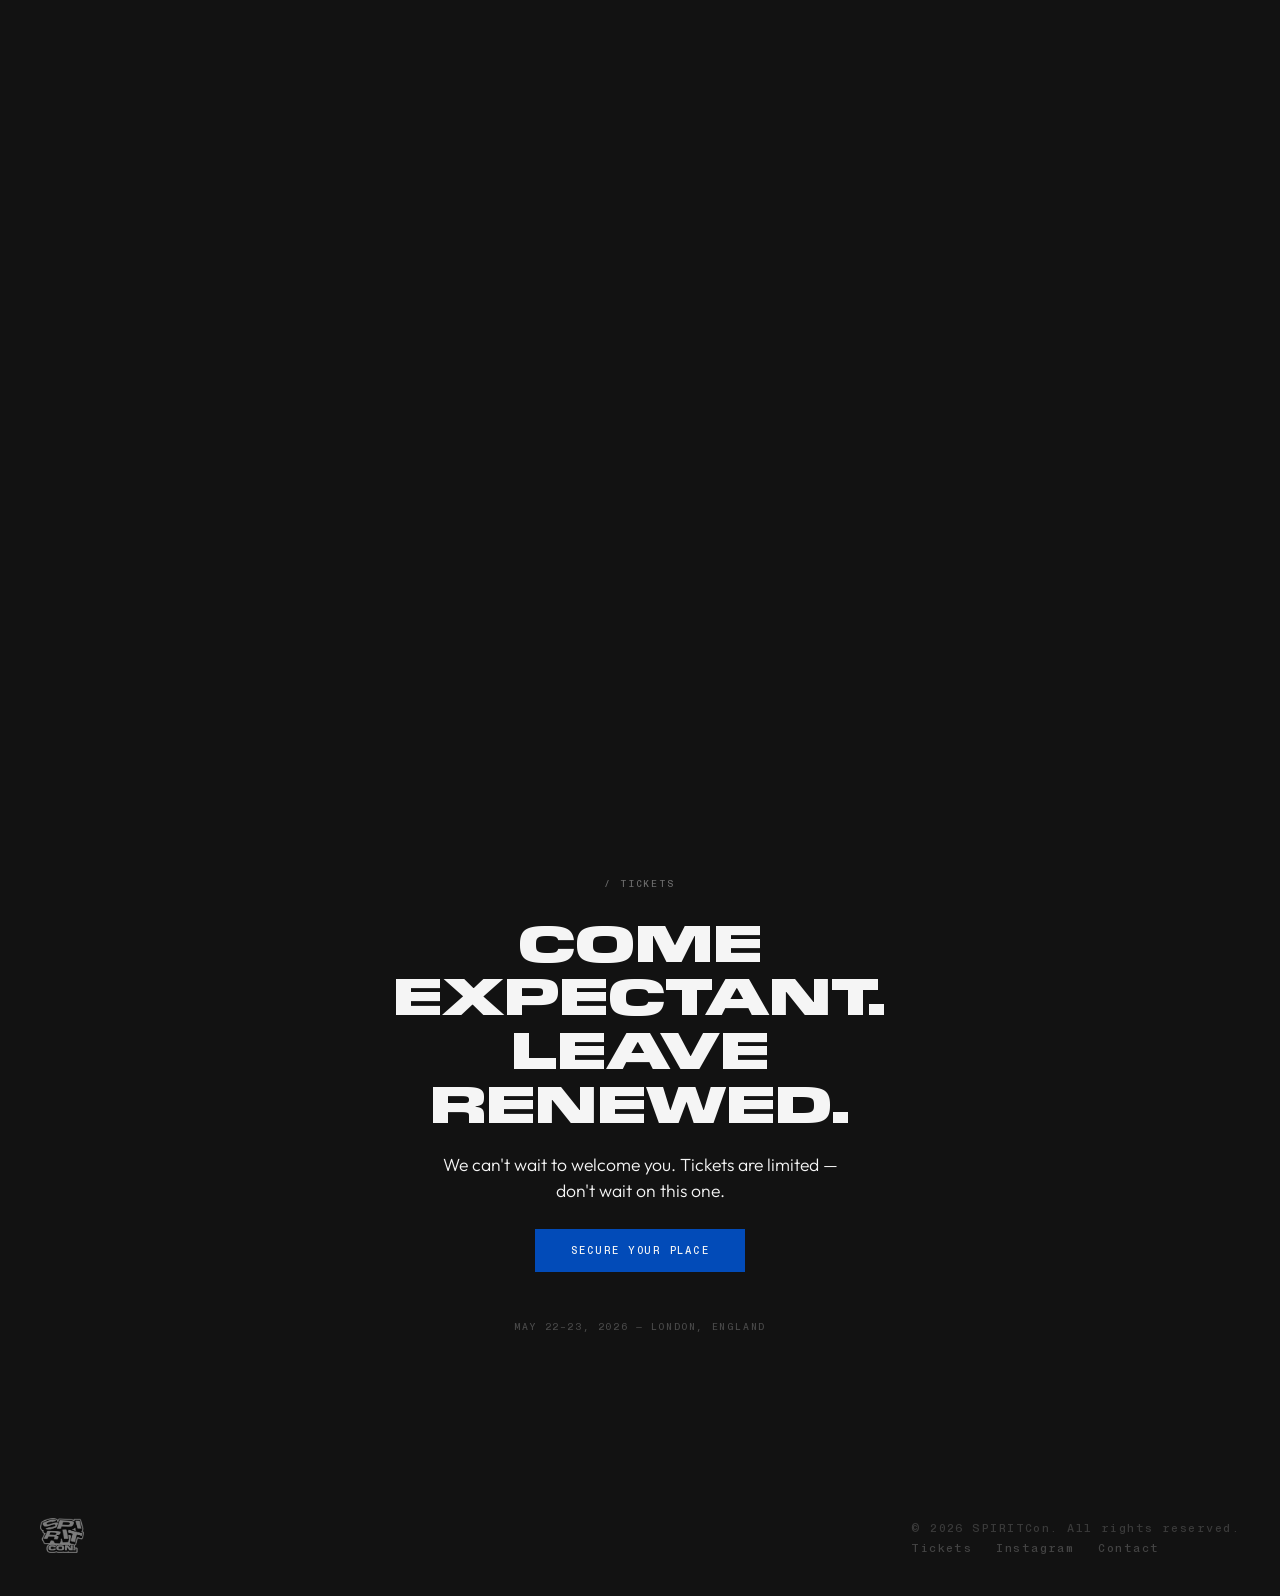
==== commit 6bbea170: "Remove Chris Quilala from lineup and schedule https://claude.ai/code/session_018fJM8mjfZbhWFrGBhGJuY" ====
--- a/index.html
+++ b/index.html
@@ -1034,15 +1034,14 @@
       <h2 class="section-title reveal">The Line-up</h2>
       <div class="speakers-grid">
         <div class="speaker-card reveal"><span class="speaker-num">01</span><p class="speaker-name">Junior Garr</p><p class="speaker-role">Host</p></div>
-        <div class="speaker-card reveal"><span class="speaker-num">02</span><p class="speaker-name">Chris Quilala</p><p class="speaker-role">Worship Leader</p></div>
-        <div class="speaker-card reveal"><span class="speaker-num">03</span><p class="speaker-name">Rev. Nii Anum</p><p class="speaker-role">Speaker</p></div>
-        <div class="speaker-card reveal"><span class="speaker-num">04</span><p class="speaker-name">Wole Agbaje</p><p class="speaker-role">Speaker</p></div>
-        <div class="speaker-card reveal"><span class="speaker-num">05</span><p class="speaker-name">The Spirituals</p><p class="speaker-role">Choir</p></div>
-        <div class="speaker-card reveal"><span class="speaker-num">06</span><p class="speaker-name">Becca Folkes</p><p class="speaker-role">Worship</p></div>
-        <div class="speaker-card reveal"><span class="speaker-num">07</span><p class="speaker-name">Pastor Aaron Armah</p><p class="speaker-role">Speaker</p></div>
-        <div class="speaker-card reveal"><span class="speaker-num">08</span><p class="speaker-name">Melodees From Heaven</p><p class="speaker-role">Choir</p></div>
-        <div class="speaker-card reveal"><span class="speaker-num">09</span><p class="speaker-name">Matt Kim</p><p class="speaker-role">Speaker</p></div>
-        <div class="speaker-card reveal"><span class="speaker-num">10</span><p class="speaker-name">Asaph Cueta</p><p class="speaker-role">Speaker</p></div>
+        <div class="speaker-card reveal"><span class="speaker-num">02</span><p class="speaker-name">Rev. Nii Anum</p><p class="speaker-role">Speaker</p></div>
+        <div class="speaker-card reveal"><span class="speaker-num">03</span><p class="speaker-name">Wole Agbaje</p><p class="speaker-role">Speaker</p></div>
+        <div class="speaker-card reveal"><span class="speaker-num">04</span><p class="speaker-name">The Spirituals</p><p class="speaker-role">Choir</p></div>
+        <div class="speaker-card reveal"><span class="speaker-num">05</span><p class="speaker-name">Becca Folkes</p><p class="speaker-role">Worship</p></div>
+        <div class="speaker-card reveal"><span class="speaker-num">06</span><p class="speaker-name">Pastor Aaron Armah</p><p class="speaker-role">Speaker</p></div>
+        <div class="speaker-card reveal"><span class="speaker-num">07</span><p class="speaker-name">Melodees From Heaven</p><p class="speaker-role">Choir</p></div>
+        <div class="speaker-card reveal"><span class="speaker-num">08</span><p class="speaker-name">Matt Kim</p><p class="speaker-role">Speaker</p></div>
+        <div class="speaker-card reveal"><span class="speaker-num">09</span><p class="speaker-name">Asaph Cueta</p><p class="speaker-role">Speaker</p></div>
       </div>
     </div>
   </section>
@@ -1064,7 +1063,7 @@
           <div class="schedule-item"><span class="schedule-time">17:00</span><div class="schedule-event">Registration &amp; Doors Open</div></div>
           <div class="schedule-item"><span class="schedule-time">18:00</span><div class="schedule-event">Evening Begins<small>Worship + Teaching</small></div></div>
           <div class="schedule-item"><span class="schedule-time">21:30</span><div class="schedule-event">Close</div></div>
-          <div class="schedule-item"><span class="schedule-time">Worship</span><div class="schedule-event">Imprint · Chris Quilala · Becca Folkes</div></div>
+          <div class="schedule-item"><span class="schedule-time">Worship</span><div class="schedule-event">Imprint · Becca Folkes</div></div>
           <div class="schedule-item"><span class="schedule-time">Speakers</span><div class="schedule-event">Rev. Nii Anum</div></div>
         </div>
         <div class="reveal">
@@ -1072,7 +1071,7 @@
           <div class="schedule-item"><span class="schedule-time">09:00</span><div class="schedule-event">Registration &amp; Doors Open<small>Coffee &amp; Pastry</small></div></div>
           <div class="schedule-item"><span class="schedule-time">10:00</span><div class="schedule-event">Day Begins</div></div>
           <div class="schedule-item"><span class="schedule-time">22:00</span><div class="schedule-event">Close</div></div>
-          <div class="schedule-item"><span class="schedule-time">Worship</span><div class="schedule-event">Imprint · Chris Quilala</div></div>
+          <div class="schedule-item"><span class="schedule-time">Worship</span><div class="schedule-event">Imprint</div></div>
           <div class="schedule-item"><span class="schedule-time">Speakers</span><div class="schedule-event">Lyle Philipps · Wole Agbaje · Pastor Aaron Armah · Matt Kim</div></div>
         </div>
       </div>
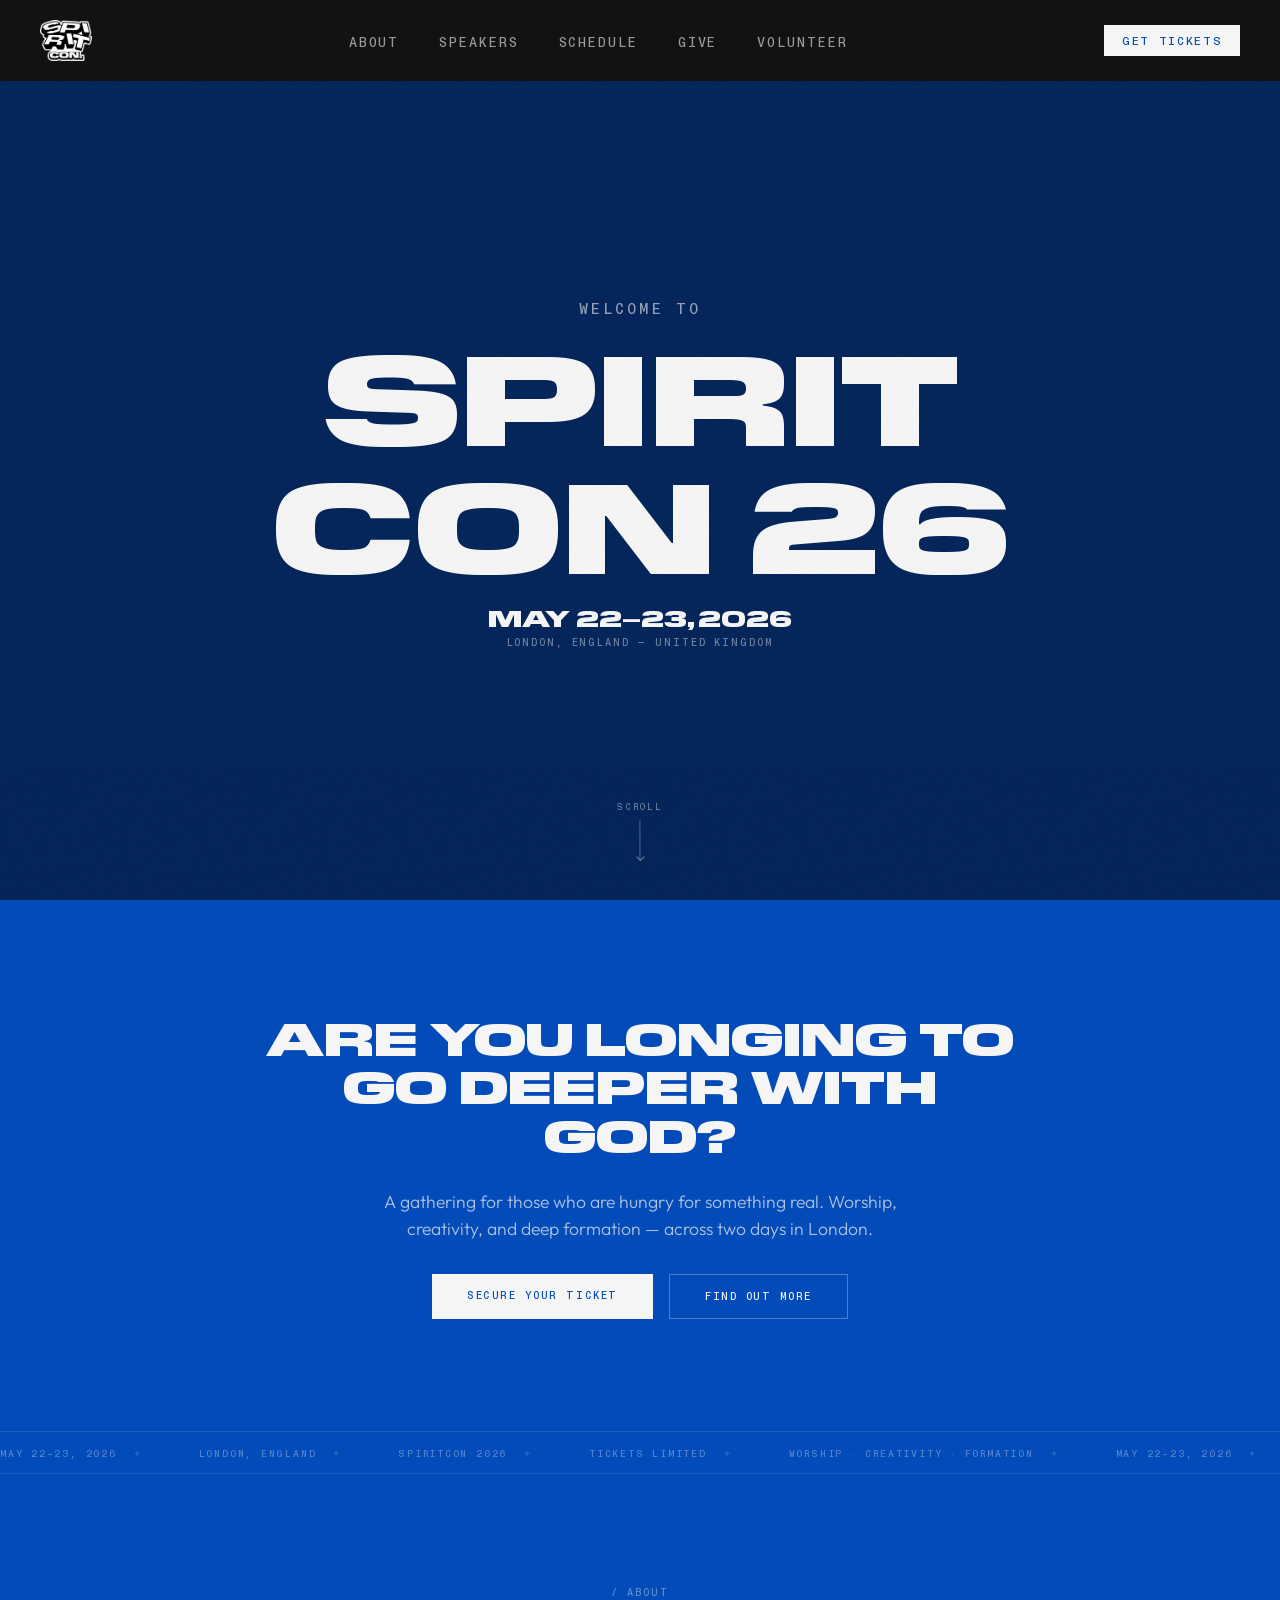
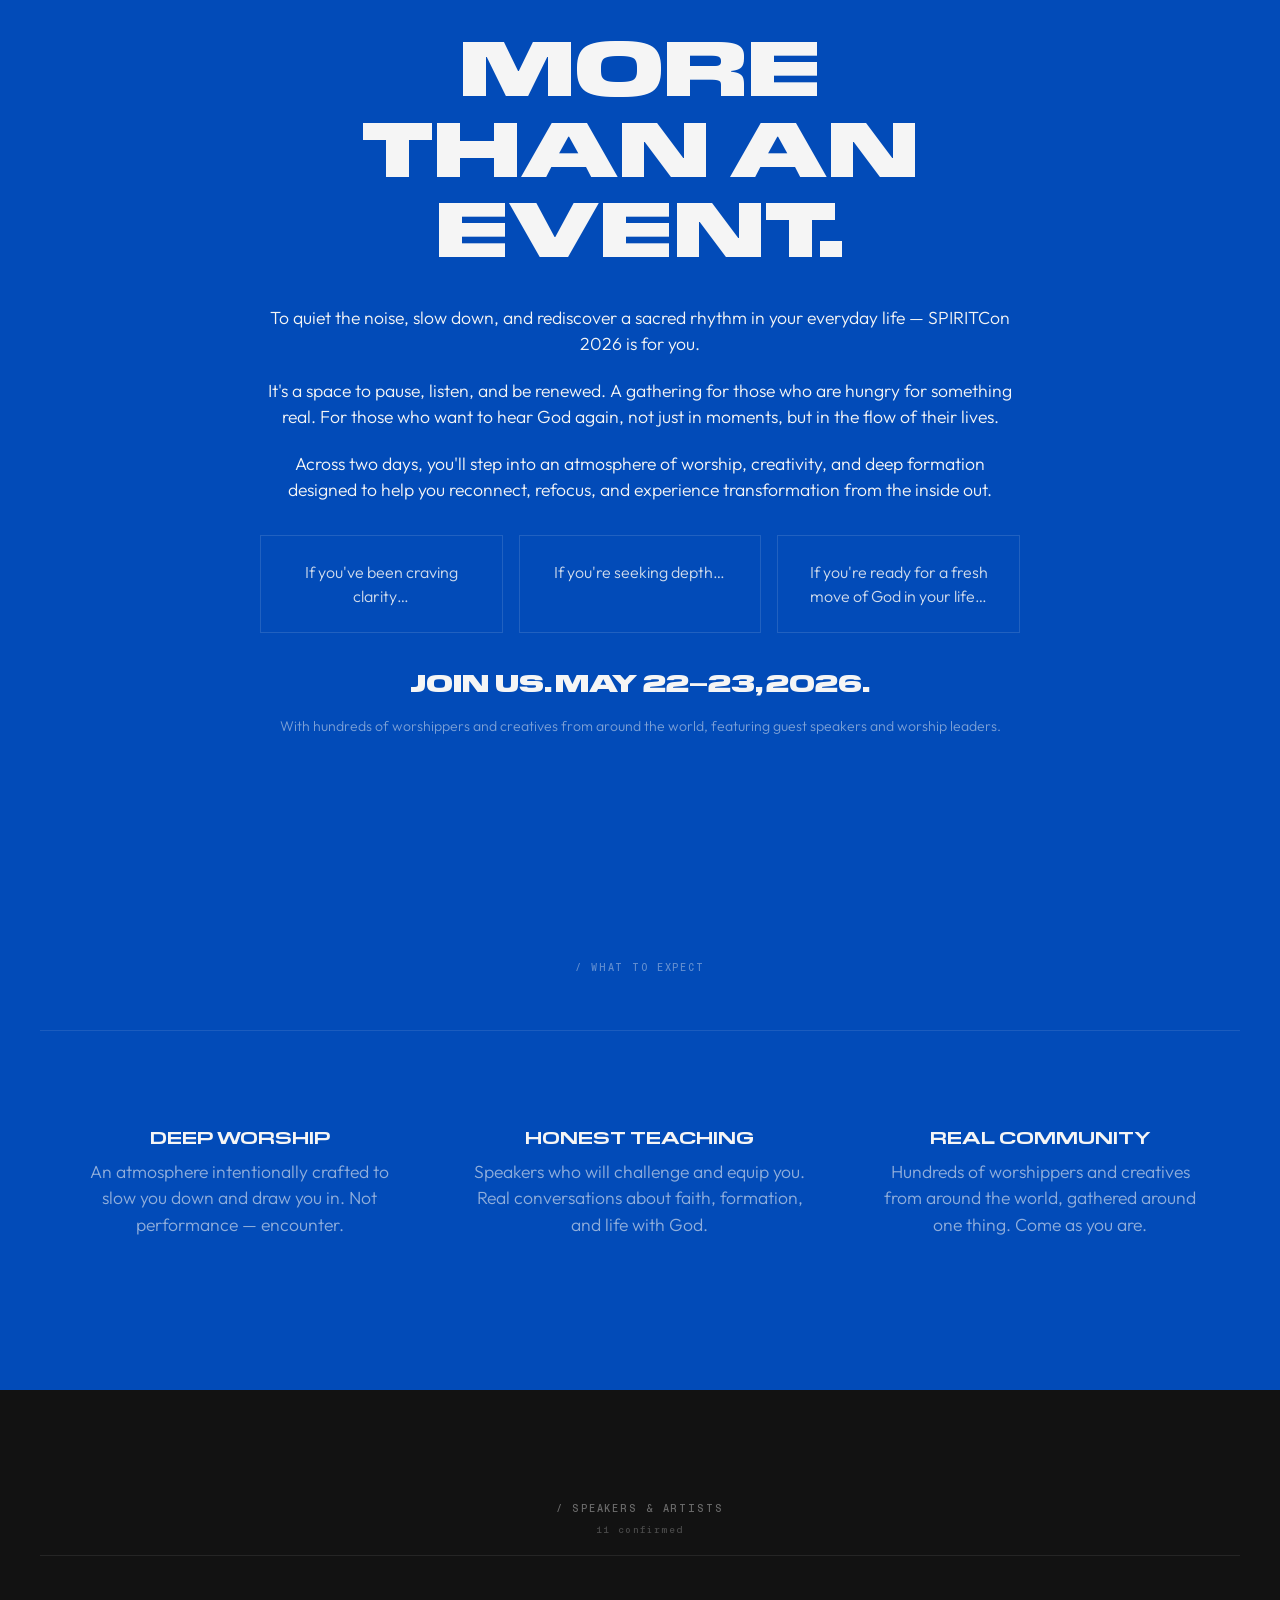
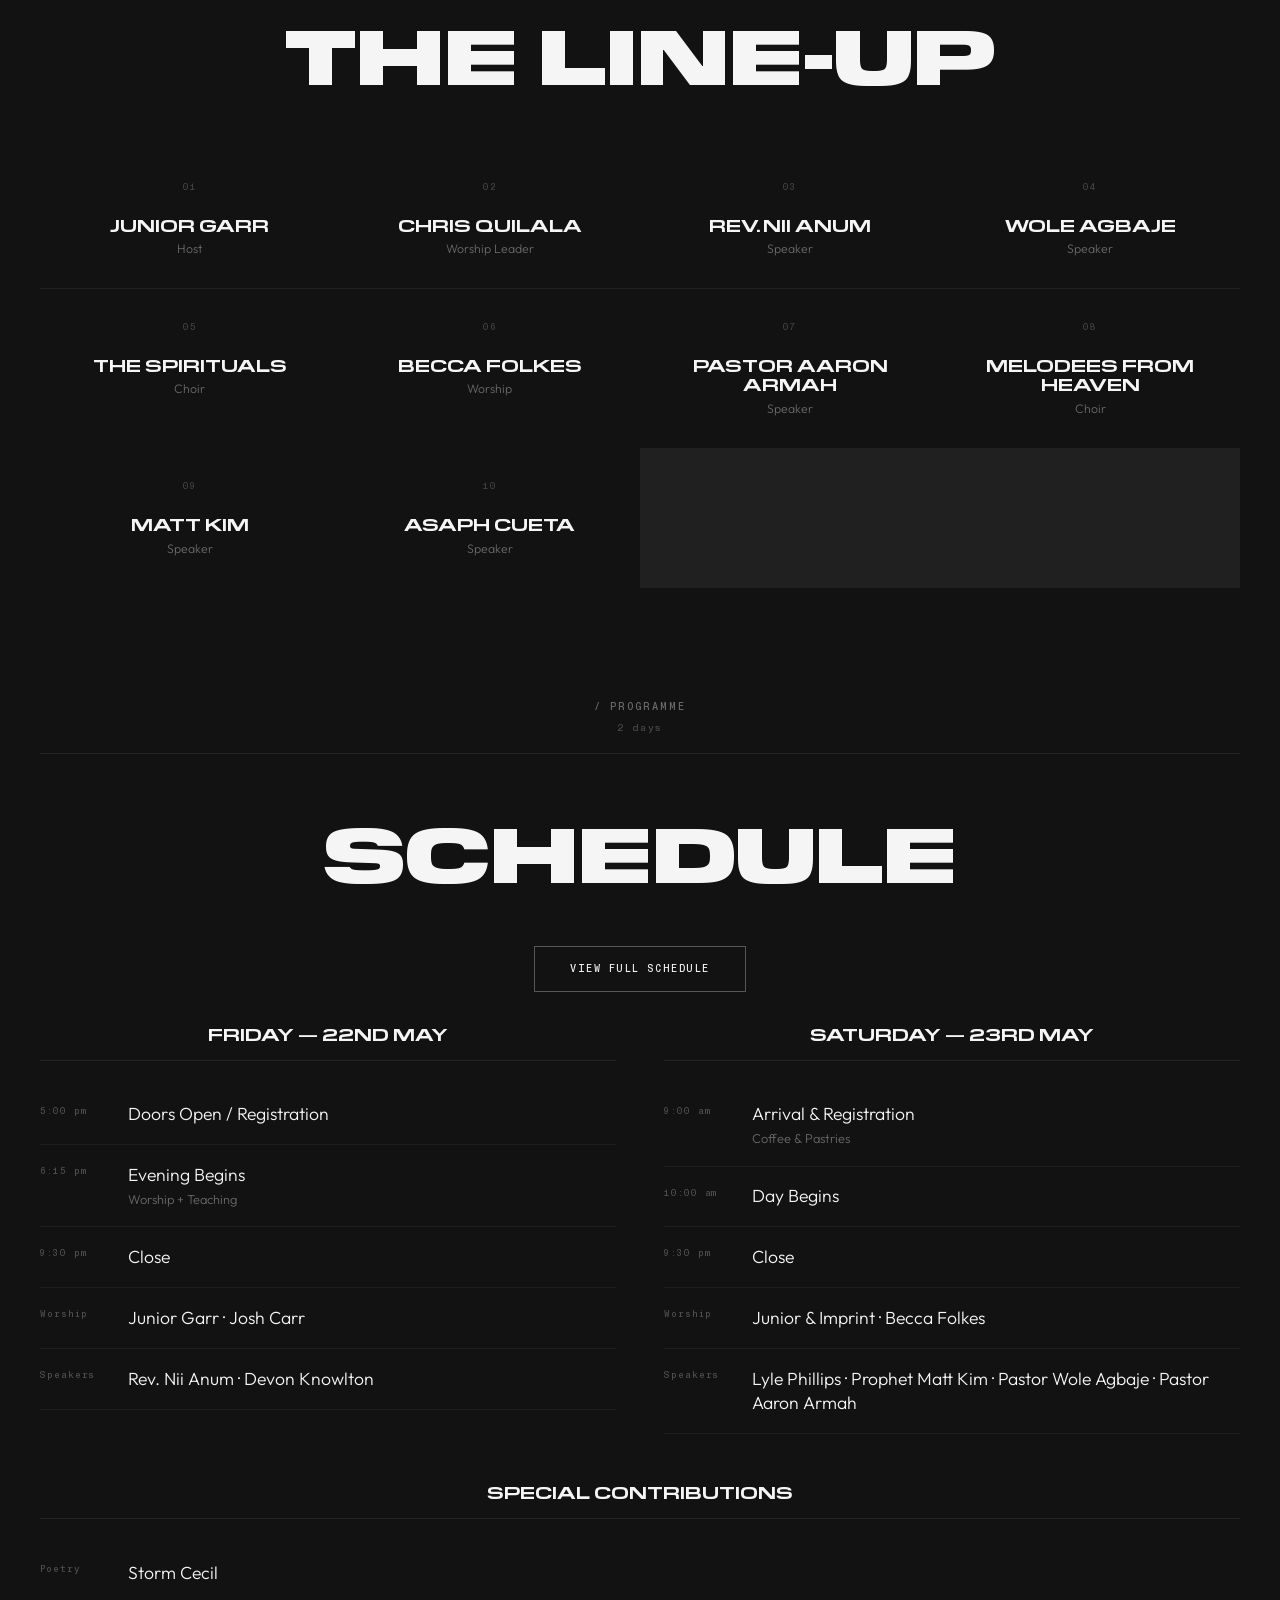
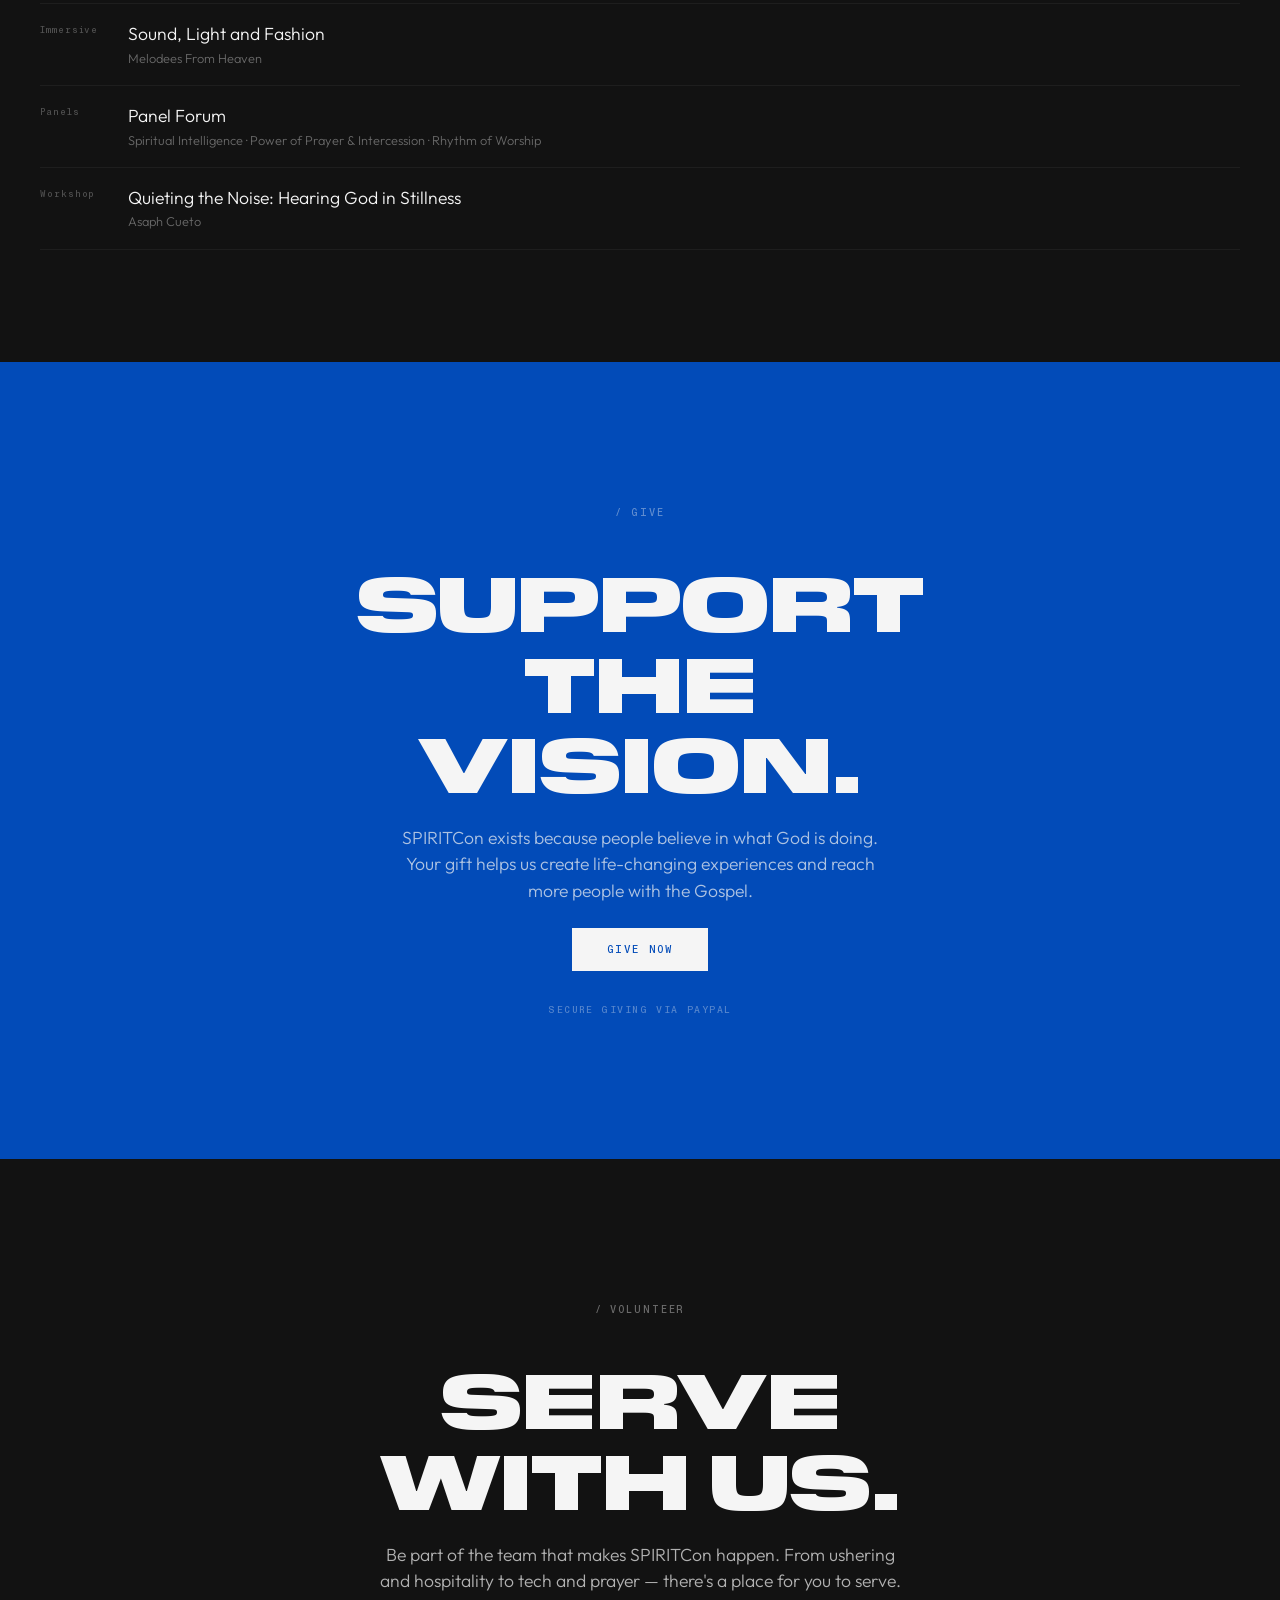
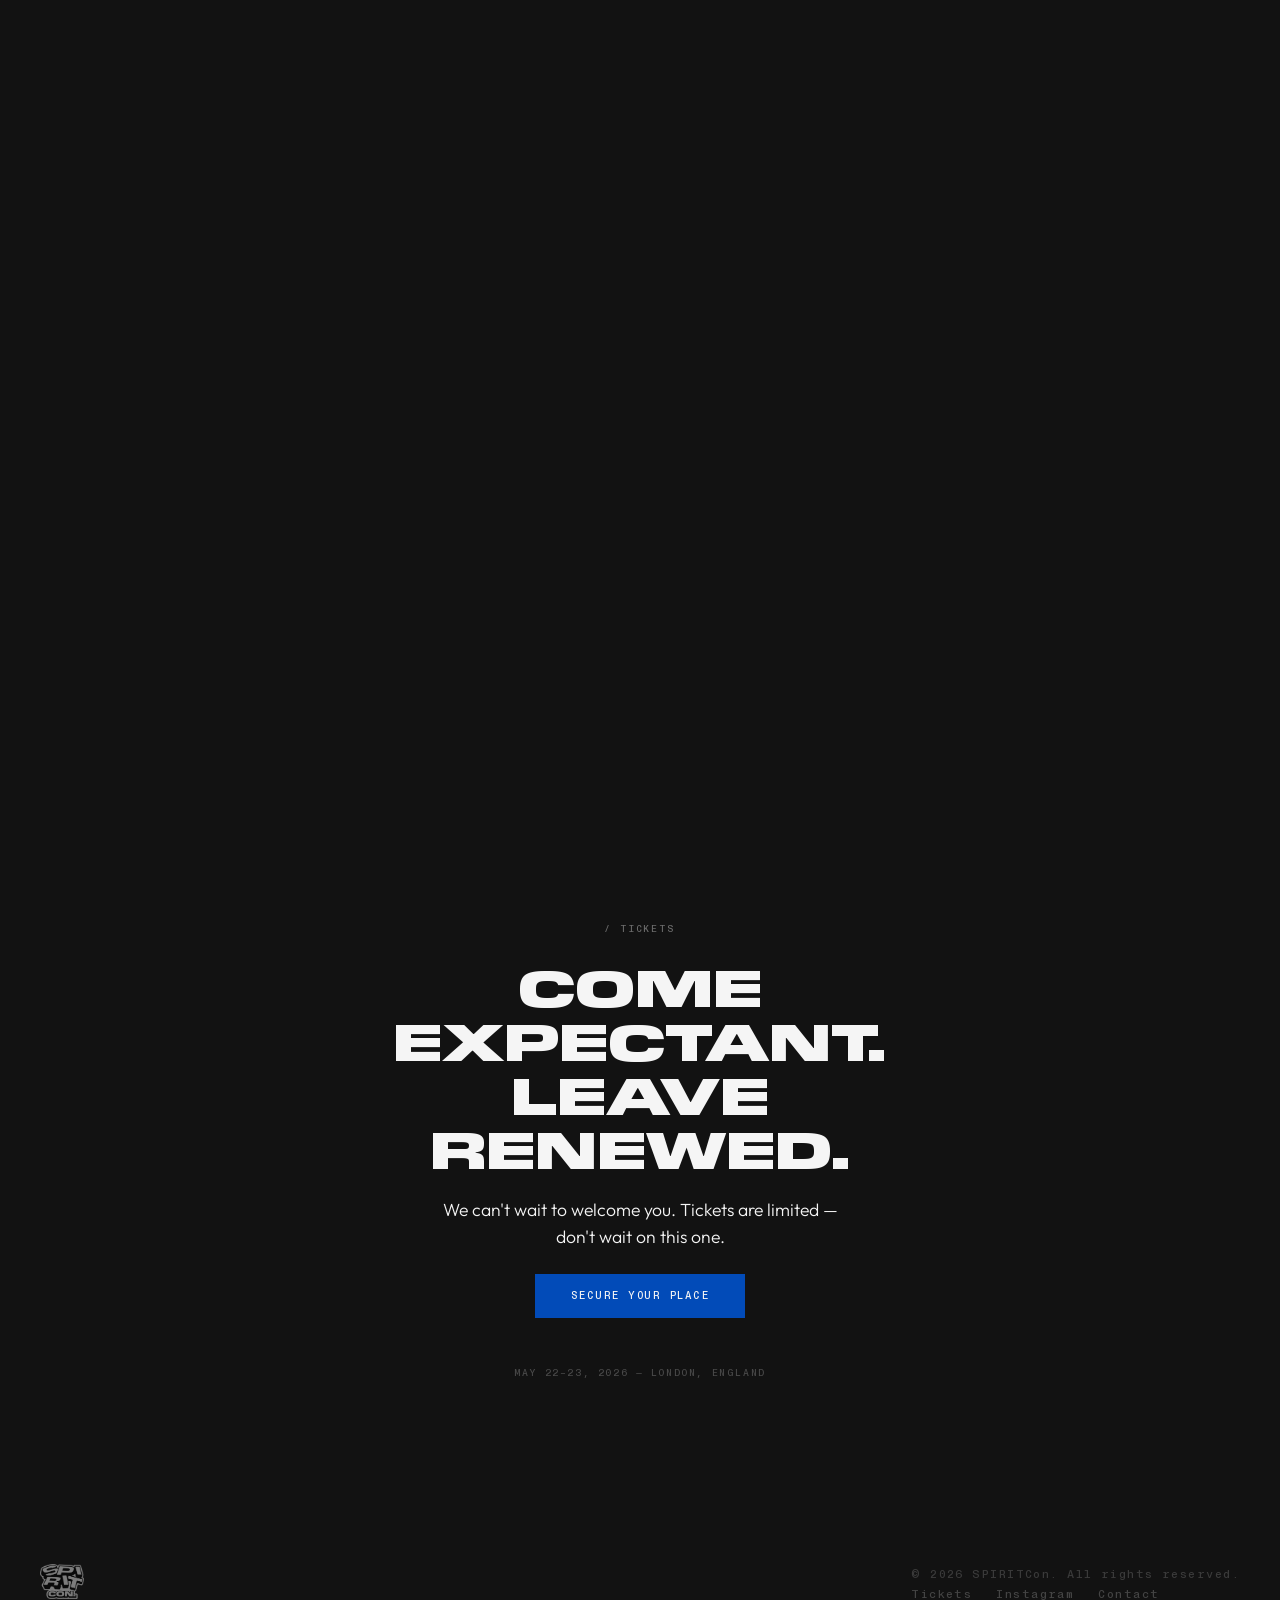
==== commit 6b47d2f5: "Update event schedule to match May 22–23 PDF Replaces the old high-level schedule with the full minu" ====
--- a/index.html
+++ b/index.html
@@ -1034,14 +1034,15 @@
       <h2 class="section-title reveal">The Line-up</h2>
       <div class="speakers-grid">
         <div class="speaker-card reveal"><span class="speaker-num">01</span><p class="speaker-name">Junior Garr</p><p class="speaker-role">Host</p></div>
-        <div class="speaker-card reveal"><span class="speaker-num">02</span><p class="speaker-name">Rev. Nii Anum</p><p class="speaker-role">Speaker</p></div>
-        <div class="speaker-card reveal"><span class="speaker-num">03</span><p class="speaker-name">Wole Agbaje</p><p class="speaker-role">Speaker</p></div>
-        <div class="speaker-card reveal"><span class="speaker-num">04</span><p class="speaker-name">The Spirituals</p><p class="speaker-role">Choir</p></div>
-        <div class="speaker-card reveal"><span class="speaker-num">05</span><p class="speaker-name">Becca Folkes</p><p class="speaker-role">Worship</p></div>
-        <div class="speaker-card reveal"><span class="speaker-num">06</span><p class="speaker-name">Pastor Aaron Armah</p><p class="speaker-role">Speaker</p></div>
-        <div class="speaker-card reveal"><span class="speaker-num">07</span><p class="speaker-name">Melodees From Heaven</p><p class="speaker-role">Choir</p></div>
-        <div class="speaker-card reveal"><span class="speaker-num">08</span><p class="speaker-name">Matt Kim</p><p class="speaker-role">Speaker</p></div>
-        <div class="speaker-card reveal"><span class="speaker-num">09</span><p class="speaker-name">Asaph Cueta</p><p class="speaker-role">Speaker</p></div>
+        <div class="speaker-card reveal"><span class="speaker-num">02</span><p class="speaker-name">Chris Quilala</p><p class="speaker-role">Worship Leader</p></div>
+        <div class="speaker-card reveal"><span class="speaker-num">03</span><p class="speaker-name">Rev. Nii Anum</p><p class="speaker-role">Speaker</p></div>
+        <div class="speaker-card reveal"><span class="speaker-num">04</span><p class="speaker-name">Wole Agbaje</p><p class="speaker-role">Speaker</p></div>
+        <div class="speaker-card reveal"><span class="speaker-num">05</span><p class="speaker-name">The Spirituals</p><p class="speaker-role">Choir</p></div>
+        <div class="speaker-card reveal"><span class="speaker-num">06</span><p class="speaker-name">Becca Folkes</p><p class="speaker-role">Worship</p></div>
+        <div class="speaker-card reveal"><span class="speaker-num">07</span><p class="speaker-name">Pastor Aaron Armah</p><p class="speaker-role">Speaker</p></div>
+        <div class="speaker-card reveal"><span class="speaker-num">08</span><p class="speaker-name">Melodees From Heaven</p><p class="speaker-role">Choir</p></div>
+        <div class="speaker-card reveal"><span class="speaker-num">09</span><p class="speaker-name">Matt Kim</p><p class="speaker-role">Speaker</p></div>
+        <div class="speaker-card reveal"><span class="speaker-num">10</span><p class="speaker-name">Asaph Cueta</p><p class="speaker-role">Speaker</p></div>
       </div>
     </div>
   </section>
@@ -1060,27 +1061,27 @@
       <div class="schedule-grid">
         <div class="reveal">
           <p class="schedule-day-label">Friday — 22nd May</p>
-          <div class="schedule-item"><span class="schedule-time">17:00</span><div class="schedule-event">Registration &amp; Doors Open</div></div>
-          <div class="schedule-item"><span class="schedule-time">18:00</span><div class="schedule-event">Evening Begins<small>Worship + Teaching</small></div></div>
-          <div class="schedule-item"><span class="schedule-time">21:30</span><div class="schedule-event">Close</div></div>
-          <div class="schedule-item"><span class="schedule-time">Worship</span><div class="schedule-event">Imprint · Becca Folkes</div></div>
-          <div class="schedule-item"><span class="schedule-time">Speakers</span><div class="schedule-event">Rev. Nii Anum</div></div>
+          <div class="schedule-item"><span class="schedule-time">5:00 pm</span><div class="schedule-event">Doors Open / Registration</div></div>
+          <div class="schedule-item"><span class="schedule-time">6:15 pm</span><div class="schedule-event">Evening Begins<small>Worship + Teaching</small></div></div>
+          <div class="schedule-item"><span class="schedule-time">9:30 pm</span><div class="schedule-event">Close</div></div>
+          <div class="schedule-item"><span class="schedule-time">Worship</span><div class="schedule-event">Junior Garr · Josh Carr</div></div>
+          <div class="schedule-item"><span class="schedule-time">Speakers</span><div class="schedule-event">Rev. Nii Anum · Devon Knowlton</div></div>
         </div>
         <div class="reveal">
           <p class="schedule-day-label">Saturday — 23rd May</p>
-          <div class="schedule-item"><span class="schedule-time">09:00</span><div class="schedule-event">Registration &amp; Doors Open<small>Coffee &amp; Pastry</small></div></div>
-          <div class="schedule-item"><span class="schedule-time">10:00</span><div class="schedule-event">Day Begins</div></div>
-          <div class="schedule-item"><span class="schedule-time">22:00</span><div class="schedule-event">Close</div></div>
-          <div class="schedule-item"><span class="schedule-time">Worship</span><div class="schedule-event">Imprint</div></div>
-          <div class="schedule-item"><span class="schedule-time">Speakers</span><div class="schedule-event">Lyle Philipps · Wole Agbaje · Pastor Aaron Armah · Matt Kim</div></div>
+          <div class="schedule-item"><span class="schedule-time">9:00 am</span><div class="schedule-event">Arrival &amp; Registration<small>Coffee &amp; Pastries</small></div></div>
+          <div class="schedule-item"><span class="schedule-time">10:00 am</span><div class="schedule-event">Day Begins</div></div>
+          <div class="schedule-item"><span class="schedule-time">9:30 pm</span><div class="schedule-event">Close</div></div>
+          <div class="schedule-item"><span class="schedule-time">Worship</span><div class="schedule-event">Junior &amp; Imprint · Becca Folkes</div></div>
+          <div class="schedule-item"><span class="schedule-time">Speakers</span><div class="schedule-event">Lyle Phillips · Prophet Matt Kim · Pastor Wole Agbaje · Pastor Aaron Armah</div></div>
         </div>
       </div>
       <div class="schedule-specials reveal">
         <p class="schedule-day-label" style="margin-top:3rem;">Special Contributions</p>
-        <div class="schedule-item"><span class="schedule-time">Poetry</span><div class="schedule-event">Storm Cecile</div></div>
-        <div class="schedule-item"><span class="schedule-time">Installation</span><div class="schedule-event">Light, Art &amp; Sound<small>The Spirituals &amp; Melodies of Heaven</small></div></div>
-        <div class="schedule-item"><span class="schedule-time">Panels</span><div class="schedule-event">Open Forum Discussions<small>Spiritual Intelligence · Power of Prayer &amp; Intercession · Rhythm of Worship</small></div></div>
-        <div class="schedule-item"><span class="schedule-time">Workshop</span><div class="schedule-event">Quieting the Noise: Hearing God in the Stillness</div></div>
+        <div class="schedule-item"><span class="schedule-time">Poetry</span><div class="schedule-event">Storm Cecil</div></div>
+        <div class="schedule-item"><span class="schedule-time">Immersive</span><div class="schedule-event">Sound, Light and Fashion<small>Melodees From Heaven</small></div></div>
+        <div class="schedule-item"><span class="schedule-time">Panels</span><div class="schedule-event">Panel Forum<small>Spiritual Intelligence · Power of Prayer &amp; Intercession · Rhythm of Worship</small></div></div>
+        <div class="schedule-item"><span class="schedule-time">Workshop</span><div class="schedule-event">Quieting the Noise: Hearing God in Stillness<small>Asaph Cueto</small></div></div>
       </div>
     </div>
   </section>
